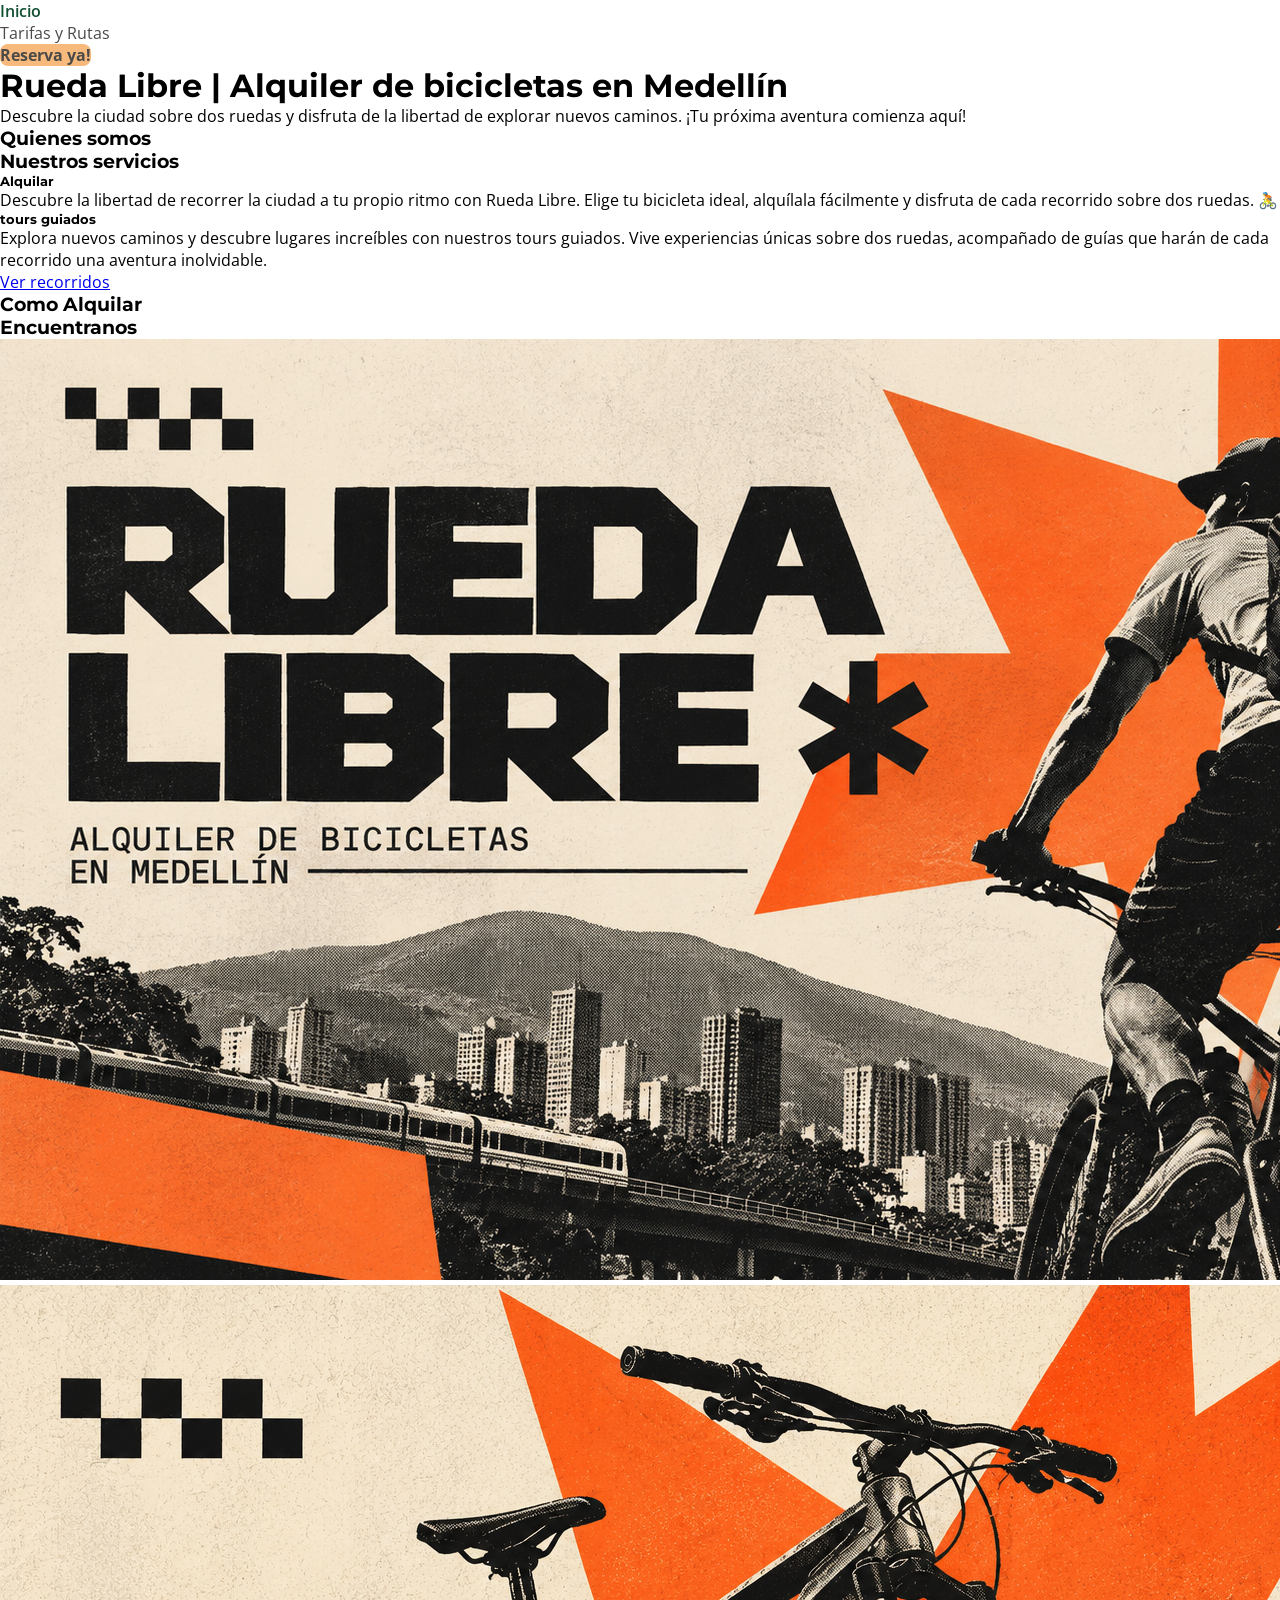
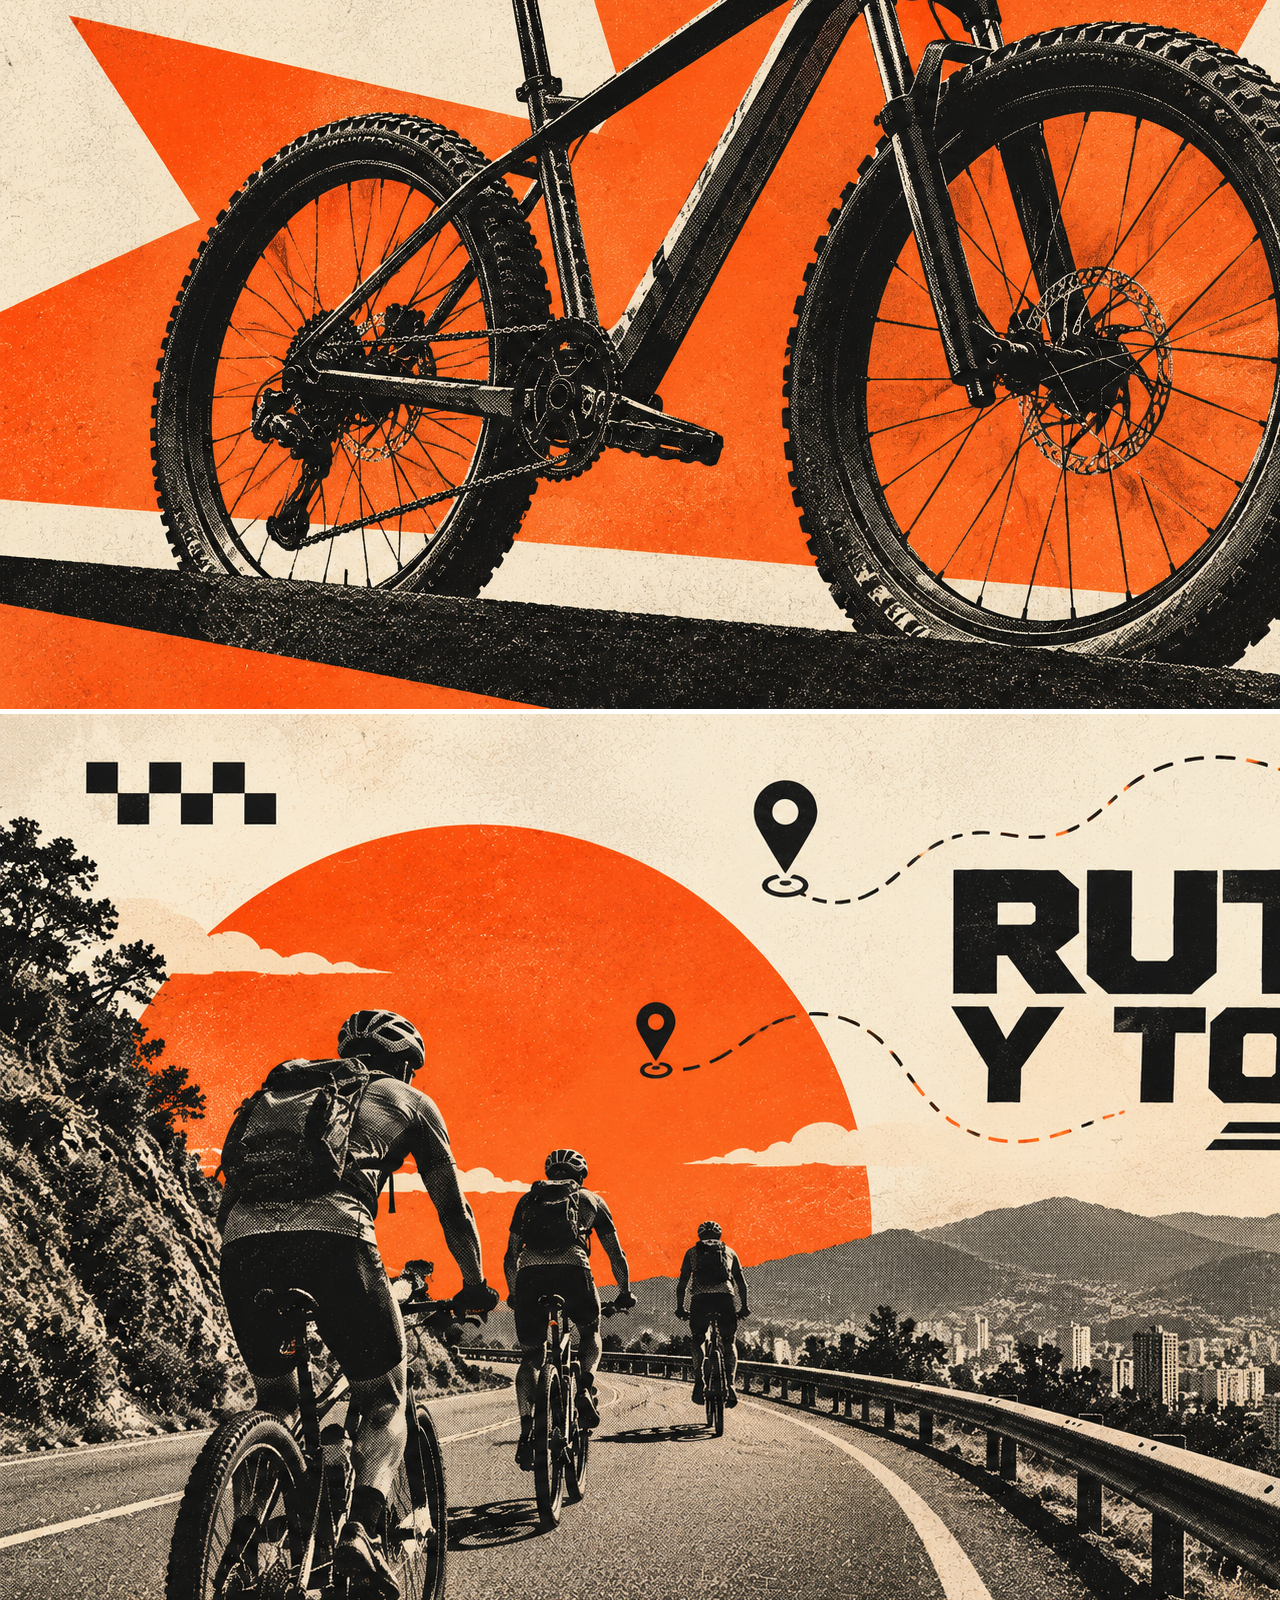
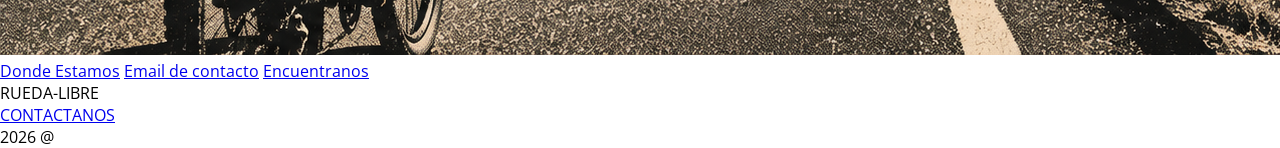
==== index.html @ 54cb149f "Semana-01-Reto-10" ====
<!doctype html>
<html lang="es">

<head>
  <meta charset="UTF-8" />
  <meta name="viewport" content="width=device-width, initial-scale=1.0" />
  <title>Rueda Libre / Home</title>
  <link rel="preconnect" href="https://fonts.googleapis.com">
  <link rel="preconnect" href="https://fonts.gstatic.com" crossorigin>
  <link
    href="https://fonts.googleapis.com/css2?family=Montserrat:wght@400;500;600;700;800&family=Open+Sans:wght@400;500;600;700&display=swap"
    rel="stylesheet">
  <link rel="stylesheet" href="/css/styles.css">
</head>

<body>

  <header>

   <nav>
            <ul id="menu">
                <li>
                    <a class="activo" href="/index.html">Inicio</a>
                </li>

                <li>
                    <a   href="/paginas/tarifas.html">Tarifas y Rutas</a>
                </li>

                <li>
                    <a class="btn-reservar" href="/paginas/reservas.html">Reserva ya!</a>
                </li>
            </ul>
        </nav>

    <h1>Rueda Libre | Alquiler de bicicletas en Medellín</h1>

    <p>
      Descubre la ciudad sobre dos ruedas y disfruta de la libertad de
      explorar nuevos caminos. ¡Tu próxima aventura comienza aquí!
    </p>

  </header>

  <main>

    <section>
      <div>
        <h3>Quienes somos</h3>
      </div>
    </section>

    <section>

      <article>

        <h3>Nuestros servicios</h3>

        <h5>Alquilar</h5>

        <p>Descubre la libertad de recorrer la ciudad a tu propio ritmo con Rueda Libre. Elige tu bicicleta ideal,
          <span>alquílala fácilmente </span>y disfruta de cada recorrido sobre dos ruedas. 🚴
        </p>

        <h5>tours guiados </h5>

        <p>Explora nuevos caminos y descubre lugares increíbles con nuestros tours guiados. Vive experiencias únicas
          sobre dos ruedas, <span>acompañado de guías</span> que harán de cada recorrido una aventura inolvidable.</p>

        <a href="/paginas/tarifas.html#Recorridos">Ver recorridos</a>

      </article>

    </section>

    <section>

      <article>
        <h3>Como Alquilar</h3>
      </article>

    </section>

    <section>

      <article>

        <h3 id="Encuentranos">Encuentranos</h3>

      </article>

    </section>

    <img src="/img/hero.png" alt="portada">
    <img src="/img/cicla.png" alt="bicicleta de la flota">
    <img src="/img/rutas.png" alt="Rutas y tours">

    <a href="https://www.google.com/maps/@6.2246028,-75.5782234,17z?entry=ttu&g_ep=EgoyMDI2MTExMC4wIKXMDSoASAFQAw%3D%3D"
      target="_blank">Donde Estamos</a>
    <a href="mailto:hola@ruedalibre.example">Email de contacto</a>
    <a href="#Encuentranos">Encuentranos</a>



  </main>

  <footer>

    <p>RUEDA-LIBRE</p>
    <a href="mailto:hola@ruedalibre.example">CONTACTANOS</a>
    <P>2026 @ </P>

  </footer>

</body>

</html>
---- css/styles.css ----
:root {
    /* Colores */
    --color-crema: #FFFFFF;
    --color-azul-noche: #172A3A;
    --color-gris-asfalto: #4A4A48;
    --color-naranja-pedal: #F7B97C;
    --color-verde-ruta: #114F31;

    /* Tipografías */
    --fuente-titulos: 'Montserrat', sans-serif;
    --fuente-textos: 'Open Sans', sans-serif;

    /* Espaciado */
    --espacio-md: 1rem;     
    --espacio-lg: 1.5rem;   
    --espacio-xl: 2rem;    
    --espacio-2xl: 3rem;    
}

* {
    margin: 0;
    padding: 0;
    box-sizing: border-box;
}

body {
    font-family: var(--fuente-textos);
    
}

h1, h2, h3, h4, h5, h6 {
    font-family: var(--fuente-titulos);
    font-weight: 700;
}

p, a, button, input, select, textarea {
    font-family: var(--fuente-textos);
}

#menu a {
    color: var(--color-gris-asfalto);
    text-decoration: none;
    
}

#menu a.activo {
    color: var(--color-verde-ruta);
    font-weight: 600;
    
}

.btn-reservar {
    display: inline-block;
    padding: var(--espacio-sm) var(--espacio-lg);
    background-color: var(--color-naranja-pedal);
    font-family: var(--fuente-textos);
    font-weight: 700;
    border-radius: 8px;


.btn-reservar:hover {
    background-color: var(--color-azul-noche);
    color: var(--color-crema);
}
}

input:focus,
select:focus,
textarea:focus {

    outline: 1px solid var(--color-verde-ruta);
    border-color: var(--color-verde-ruta);
    box-shadow: 0 0 0 2px var(--color-crema);
}
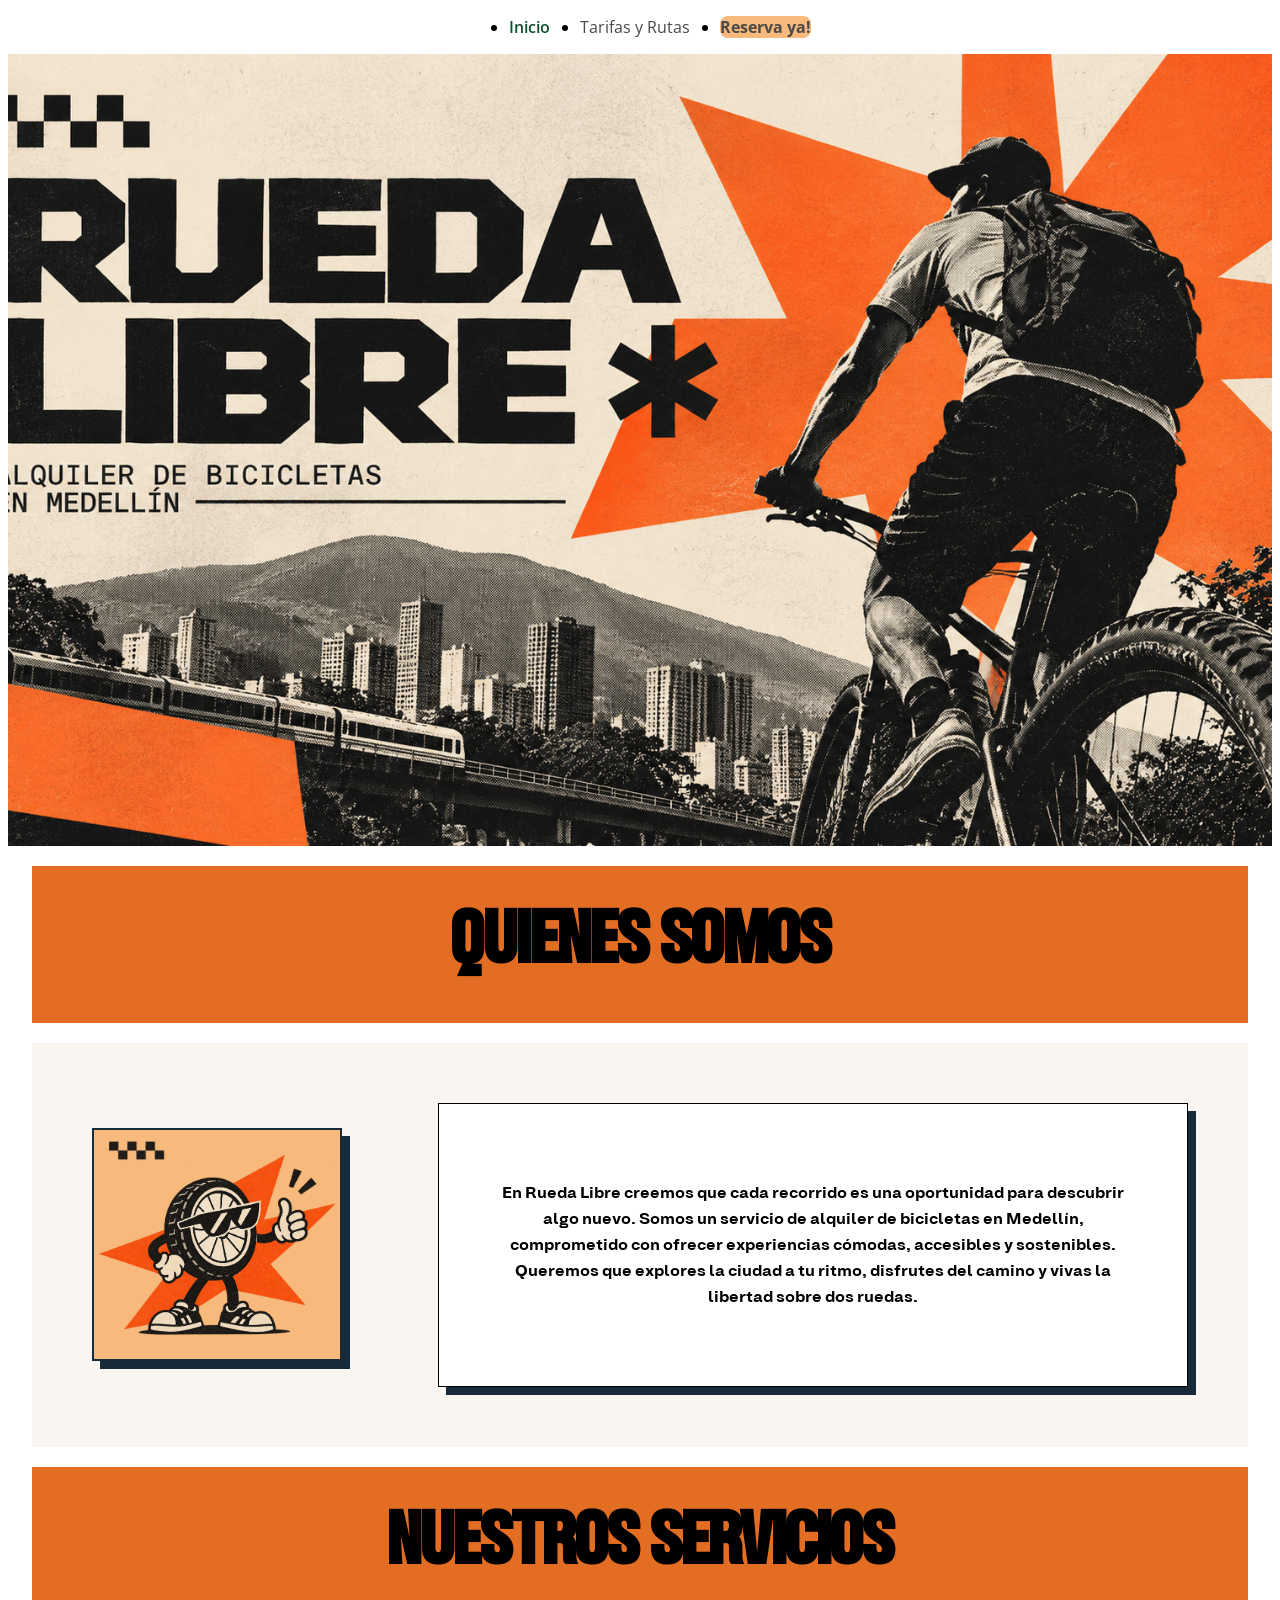
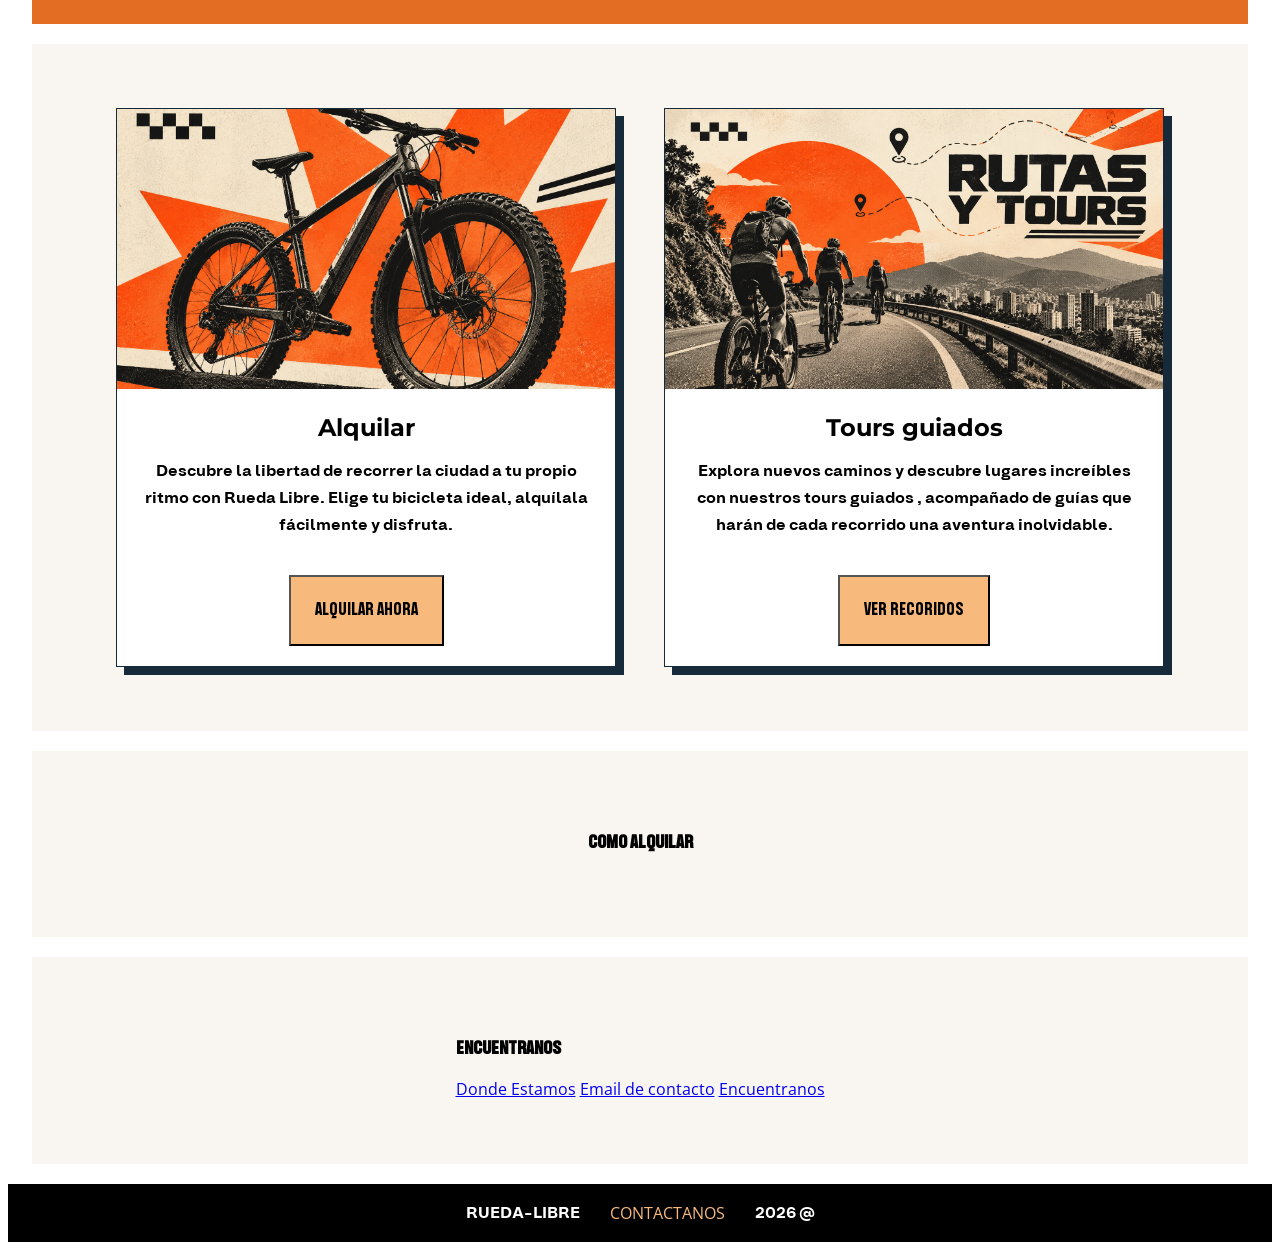
==== commit f9f9c22c: "Semana-01-Reto 11" ====
--- a/index.html
+++ b/index.html
@@ -1,117 +1,138 @@
 <!doctype html>
 <html lang="es">
+  <head>
+    <meta charset="UTF-8" />
+    <meta name="viewport" content="width=device-width, initial-scale=1.0" />
+    <title>Rueda Libre / Home</title>
+    <link rel="preconnect" href="https://fonts.googleapis.com" />
+    <link rel="preconnect" href="https://fonts.gstatic.com" crossorigin />
+    <link
+      href="https://fonts.googleapis.com/css2?family=Montserrat:wght@400;500;600;700;800&family=Open+Sans:wght@400;500;600;700&display=swap"
+      rel="stylesheet"
+    />
+    <link rel="stylesheet" href="/css/styles.css" />
+  </head>
 
-<head>
-  <meta charset="UTF-8" />
-  <meta name="viewport" content="width=device-width, initial-scale=1.0" />
-  <title>Rueda Libre / Home</title>
-  <link rel="preconnect" href="https://fonts.googleapis.com">
-  <link rel="preconnect" href="https://fonts.gstatic.com" crossorigin>
-  <link
-    href="https://fonts.googleapis.com/css2?family=Montserrat:wght@400;500;600;700;800&family=Open+Sans:wght@400;500;600;700&display=swap"
-    rel="stylesheet">
-  <link rel="stylesheet" href="/css/styles.css">
-</head>
+  <body>
 
-<body>
+     <nav class="nav-bar">
+          <ul id="menu">
+            <li>
+              <a class="activo" href="/index.html">Inicio</a>
+            </li>
 
-  <header>
+            <li>
+              <a href="/paginas/tarifas.html">Tarifas y Rutas</a>
+            </li>
 
-   <nav>
-            <ul id="menu">
-                <li>
-                    <a class="activo" href="/index.html">Inicio</a>
-                </li>
-
-                <li>
-                    <a   href="/paginas/tarifas.html">Tarifas y Rutas</a>
-                </li>
-
-                <li>
-                    <a class="btn-reservar" href="/paginas/reservas.html">Reserva ya!</a>
-                </li>
-            </ul>
+            <li>
+              <a class="btn-reservar" href="/paginas/reservas.html"
+                >Reserva ya!</a
+              >
+            </li>
+          </ul>
         </nav>
 
-    <h1>Rueda Libre | Alquiler de bicicletas en Medellín</h1>
+    <header class="hero">
+    </header>
 
-    <p>
-      Descubre la ciudad sobre dos ruedas y disfruta de la libertad de
-      explorar nuevos caminos. ¡Tu próxima aventura comienza aquí!
-    </p>
+    <main>
 
-  </header>
+       <div class="cards-display-titles">
+           <h3>Quienes somos</h3>
 
-  <main>
+        </div>
 
-    <section>
-      <div>
-        <h3>Quienes somos</h3>
-      </div>
-    </section>
+      <section class="cards-display-quienes">
+        <div class="card-mascota">
+          <img src="/img/mascota.png" alt="mascota ruedalibre">
+        </div>
 
-    <section>
+        <div class="card-quienes">
+          
+          <p>
+            En Rueda Libre creemos que cada recorrido es una oportunidad para
+            descubrir algo nuevo. Somos un servicio de alquiler de bicicletas en
+            Medellín, comprometido con ofrecer experiencias cómodas, accesibles
+            y sostenibles. Queremos que explores la ciudad a tu ritmo, disfrutes
+            del camino y vivas la libertad sobre dos ruedas.
+          </p>
+        </div>
 
-      <article>
+        
+      </section>
 
+      <div class="cards-display-titles">
         <h3>Nuestros servicios</h3>
 
-        <h5>Alquilar</h5>
+      </div>
 
-        <p>Descubre la libertad de recorrer la ciudad a tu propio ritmo con Rueda Libre. Elige tu bicicleta ideal,
-          <span>alquílala fácilmente </span>y disfruta de cada recorrido sobre dos ruedas. 🚴
-        </p>
+      <section class="cards-display">
+    
+        <div class="cards-container">
+          <article class="card">
+            <img
+              src="/img/cicla.png"
+              alt="Bicicleta de la flota"
+              class="card-img"
+            />
 
-        <h5>tours guiados </h5>
+            <h5>Alquilar</h5>
 
-        <p>Explora nuevos caminos y descubre lugares increíbles con nuestros tours guiados. Vive experiencias únicas
-          sobre dos ruedas, <span>acompañado de guías</span> que harán de cada recorrido una aventura inolvidable.</p>
+            <p>
+              Descubre la libertad de recorrer la ciudad a tu propio ritmo con
+              Rueda Libre. Elige tu bicicleta ideal,
+              <span>alquílala fácilmente</span> y disfruta.
+            
+            </p>
 
-        <a href="/paginas/tarifas.html#Recorridos">Ver recorridos</a>
+            <button class="btn-cards">Alquilar ahora</button>
+          </article>
 
-      </article>
+          <article class="card">
+            <img src="/img/rutas.png" alt="Rutas y tours" class="card-img" />
 
-    </section>
+            <h5>Tours guiados</h5>
 
-    <section>
+            <p>
+              Explora nuevos caminos y descubre lugares increíbles con nuestros
+              tours guiados , <span>acompañado de guías</span> que harán de cada recorrido una
+              aventura inolvidable.
+            </p>
 
-      <article>
-        <h3>Como Alquilar</h3>
-      </article>
+            <button class="btn-cards">Ver Recoridos</button>
+          </article>
+        </div>
+      </section>
 
-    </section>
+      <section class="cards-display">
+        <article>
+          <h3>Como Alquilar</h3>
+        </article>
+      </section>
 
-    <section>
+      <section class="cards-display">
+        <article>
+          <h3 id="Encuentranos">Encuentranos</h3>
+          <a
+        href="https://www.google.com/maps/@6.2246028,-75.5782234,17z?entry=ttu&g_ep=EgoyMDI2MTExMC4wIKXMDSoASAFQAw%3D%3D"
+        target="_blank"
+        >Donde Estamos</a
+      >
+      <a href="mailto:hola@ruedalibre.example">Email de contacto</a>
+      <a href="#Encuentranos">Encuentranos</a>
 
-      <article>
+        </article>
+      </section>
 
-        <h3 id="Encuentranos">Encuentranos</h3>
+      
+    </main>
 
-      </article>
+    <footer class="footer-display">
+      <p>RUEDA-LIBRE</p>
+      <a href="mailto:hola@ruedalibre.example">CONTACTANOS</a>
+      <p>2026 @</p>
+    </footer>
 
-    </section>
-
-    <img src="/img/hero.png" alt="portada">
-    <img src="/img/cicla.png" alt="bicicleta de la flota">
-    <img src="/img/rutas.png" alt="Rutas y tours">
-
-    <a href="https://www.google.com/maps/@6.2246028,-75.5782234,17z?entry=ttu&g_ep=EgoyMDI2MTExMC4wIKXMDSoASAFQAw%3D%3D"
-      target="_blank">Donde Estamos</a>
-    <a href="mailto:hola@ruedalibre.example">Email de contacto</a>
-    <a href="#Encuentranos">Encuentranos</a>
-
-
-
-  </main>
-
-  <footer>
-
-    <p>RUEDA-LIBRE</p>
-    <a href="mailto:hola@ruedalibre.example">CONTACTANOS</a>
-    <P>2026 @ </P>
-
-  </footer>
-
-</body>
-
-</html>+  </body>
+</html>
--- a/css/styles.css
+++ b/css/styles.css
@@ -1,74 +1,579 @@
 :root {
-    /* Colores */
-    --color-crema: #FFFFFF;
-    --color-azul-noche: #172A3A;
-    --color-gris-asfalto: #4A4A48;
-    --color-naranja-pedal: #F7B97C;
-    --color-verde-ruta: #114F31;
-
-    /* Tipografías */
-    --fuente-titulos: 'Montserrat', sans-serif;
-    --fuente-textos: 'Open Sans', sans-serif;
-
-    /* Espaciado */
-    --espacio-md: 1rem;     
-    --espacio-lg: 1.5rem;   
-    --espacio-xl: 2rem;    
-    --espacio-2xl: 3rem;    
-}
-
-* {
-    margin: 0;
-    padding: 0;
-    box-sizing: border-box;
+  /* Colores */
+  --color-crema: #ffffff;
+  --color-azul-noche: #172a3a;
+  --color-gris-asfalto: #4a4a48;
+  --color-naranja-pedal: #f7b97c;
+  --color-verde-ruta: #114f31;
+  --color-naranja-acento: #f9f4efe9;
+  --color-naranja-cicla: #e26d23;
+
+  /* Tipografías */
+  --fuente-titulos: "Montserrat", sans-serif;
+  --fuente-textos: "Open Sans", sans-serif;
+
+  /* Espaciado */
+  --espacio-md: 1rem;
+  --espacio-lg: 1.5rem;
+  --espacio-xl: 2rem;
+  --espacio-2xl: 3rem;
+}
+
+@font-face {
+    font-family: display;
+    src: url(/fonts/diplay.ttf); 
+}
+
+@font-face {
+    font-family: p;
+    src: url(/fonts/parrafos.ttf);
+}
+
+*,
+*::before,
+*::after {
+  box-sizing: border-box;
+}
+
+main {
+  width: 100%;
+  margin-left: auto;
+  margin-right: auto;
+  padding-left: 1.5rem;
+  padding-right: 1.5rem;
+}
+
+.hero {
+  background-image: url("/img/hero.png");
+  background-size: cover;
+  background-position: center;
+  background-repeat: no-repeat;
+
+  min-height: 88vh;
+  
+  display: flex;
+  flex-direction: column;
+  justify-content: center;
+  align-items: center;
+  text-align: center;
+}
+
+
+
+.hero-tarifas{
+    background-image: url("/img/hero-tarifas.png");
+  background-size: cover;
+  background-position: center;
+  background-repeat: no-repeat;
+
+  min-height: 88vh;
+  
+
+  display: flex;
+  flex-direction: column;
+  justify-content: center;
+  align-items: center;
+  text-align: center;
+
+}
+
+.hero-reservas{
+    background-image: url("/img/heroe.png");
+  background-size: cover;
+  background-position: center;
+  background-repeat: no-repeat;
+
+  min-height: 88vh;
+  
+
+  display: flex;
+  flex-direction: column;
+  justify-content: center;
+  align-items: center;
+  text-align: center;
+
 }
 
 body {
-    font-family: var(--fuente-textos);
-    
-}
-
-h1, h2, h3, h4, h5, h6 {
-    font-family: var(--fuente-titulos);
-    font-weight: 700;
-}
-
-p, a, button, input, select, textarea {
-    font-family: var(--fuente-textos);
+  font-family: var(--fuente-textos);
+}
+
+h1,
+h2,
+h4,
+h5,
+h6 {
+  font-family: var(--fuente-titulos);
+  font-weight: 700;
+}
+
+.cards-display-titles h3 {
+  font-size: clamp(3rem, 6vw, 6rem);
+  font-weight: 800;
+  text-align: center;
+  margin: 0;
+  line-height: 1;
+}
+
+
+a,
+input,
+select,
+textarea {
+  font-family: var(--fuente-textos);
+}
+
+p{
+    font-family: p;
+}
+
+#menu {
+  display: flex;
+  gap: 30px;
+  align-items: center;
+  justify-content: center;
 }
 
 #menu a {
-    color: var(--color-gris-asfalto);
-    text-decoration: none;
-    
+  color: var(--color-gris-asfalto);
+  text-decoration: none;
 }
 
 #menu a.activo {
-    color: var(--color-verde-ruta);
-    font-weight: 600;
-    
+  color: var(--color-verde-ruta);
+  font-weight: 600;
 }
 
 .btn-reservar {
-    display: inline-block;
-    padding: var(--espacio-sm) var(--espacio-lg);
-    background-color: var(--color-naranja-pedal);
-    font-family: var(--fuente-textos);
-    font-weight: 700;
-    border-radius: 8px;
-
-
-.btn-reservar:hover {
+  display: inline-block;
+  padding: var(--espacio-sm) var(--espacio-lg);
+  background-color: var(--color-naranja-pedal);
+  font-family: var(--fuente-textos);
+  font-weight: 700;
+  border-radius: 8px;
+
+  .btn-reservar:hover {
     background-color: var(--color-azul-noche);
     color: var(--color-crema);
-}
+  }
 }
 
 input:focus,
 select:focus,
 textarea:focus {
-
-    outline: 1px solid var(--color-verde-ruta);
-    border-color: var(--color-verde-ruta);
-    box-shadow: 0 0 0 2px var(--color-crema);
-}+  outline: 1px solid var(--color-verde-ruta);
+  border-color: var(--color-verde-ruta);
+  box-shadow: 0 0 0 2px var(--color-crema);
+}
+
+.cards-display {
+  display: flex;
+  flex-direction: column;
+  align-items: center;
+  gap: 6rem;
+  padding: 4rem 1rem;
+  background-color: var(--color-naranja-acento);
+  margin-top: 20px;
+}
+
+.cards-display-quienes {
+  display: flex;
+  align-items: center;
+  gap: 6rem;
+  padding: 60px;
+  background-color: var(--color-naranja-acento);
+  margin-top: 20px;
+}
+
+.cards-display-titles {
+  display: flex;
+  flex-direction: column;
+  align-items: center;
+  gap: 6rem;
+  background-color: var(--color-naranja-cicla);
+  margin-top: 20px;
+  padding: 40px;
+}
+
+h3{
+    font-family: display;
+    font-size: larger;
+}
+
+.cards-container {
+  display: flex;
+  flex-direction: row;
+  justify-content: center;
+  align-items: stretch;
+  gap: 3rem;
+  width: 100%;
+}
+
+.card {
+  flex: 1;
+  max-width: 500px;
+  min-height: 550px;
+
+  background-color: var(--color-crema);
+  border: 1px solid var(--color-azul-noche);
+  border-radius: 0;
+
+  box-shadow: 8px 8px 0 var(--color-azul-noche);
+
+  overflow: hidden;
+  text-align: center;
+  
+}
+
+.quienes-container {
+  margin-top: var(--espacio-md);
+  display: flex;
+}
+
+.card-quienes {
+  height: 60%;
+  background-color: var(--color-crema);
+  border: 1px solid;
+
+  box-shadow: 8px 8px 0 var(--color-azul-noche);
+
+  overflow: hidden;
+  text-align: center;
+}
+
+.card-quienes p {
+  padding: 60px;
+}
+
+.card-img {
+  width: 100%;
+  height: 280px;
+  object-fit: cover;
+  display: block;
+}
+
+.card h5 {
+  font-size: 1.5rem;
+  margin: 1.5rem 1rem 1rem;
+}
+
+.card p {
+  padding: 0 1.5rem;
+  line-height: 1.7;
+}
+
+.footer-display{
+    display: flex;
+    justify-content: center;
+    align-items: center;
+    gap: 30px;
+    background-color: black;
+    color: var(--color-crema);
+    margin-top: 20px;
+}
+
+.footer-display a{
+    text-decoration: none;
+    color: var(--color-naranja-pedal);
+}
+
+.card-mascota {
+  flex: 1;
+  min-width: 250px;
+  max-width: 320px;
+ height: auto;
+
+  display: flex;
+  justify-content: center;
+  align-items: flex-end;
+
+  background-color: var(--color-naranja-pedal);
+  border: 2px solid var(--color-azul-noche);
+  box-shadow: 8px 8px 0 var(--color-azul-noche);
+
+  overflow: hidden;
+}
+
+.card-mascota img {
+  width: 100%;
+  height: 100%;
+  max-height: 400px;
+  object-fit: contain;
+  object-position: bottom;
+}
+.btn-cards{
+    background-color: var(--color-naranja-pedal);
+   
+   
+    
+    font-family: display;
+    font-size: large;
+    margin: 20px;
+    padding: 24px;
+    align-items: center;
+    justify-content: center;
+}
+
+
+.seccion-tablas {
+    padding: 3rem 1.5rem;
+    gap: 3rem;
+    overflow-x: auto;
+}
+
+
+.tabla-tarifas {
+    width: 100%;
+    max-width: 1000px;
+    border-collapse: collapse;
+    background-color: var(--color-crema);
+
+    border: 2px solid var(--color-azul-noche);
+    box-shadow: 10px 10px 0 var(--color-azul-noche);
+
+    font-family: var(--fuente-textos);
+    text-align: center;
+}
+
+
+
+.tabla-tarifas thead {
+    background-color: var(--color-naranja-cicla);
+    color: var(--color-crema);
+}
+
+.tabla-tarifas th {
+    padding: 1.5rem 1rem;
+    font-family: var(--fuente-titulos);
+    font-weight: 800;
+    text-transform: uppercase;
+    border: 2px solid var(--color-azul-noche);
+}
+
+
+.tabla-tarifas td {
+    padding: 1.4rem 1rem;
+    border: 2px solid var(--color-azul-noche);
+    font-weight: 600;
+    color: var(--color-azul-noche);
+}
+
+
+
+.tabla-tarifas tbody tr:hover {
+    background-color: var(--color-naranja-pedal);
+}
+
+.tabla-tarifas tbody td:first-child {
+    font-family: var(--fuente-titulos);
+    font-weight: 800;
+}
+
+
+.tabla-rutas th {
+    background-color: var(--color-naranja-cicla);
+}
+
+.tabla-rutas {
+    box-shadow: 10px 10px 0 var(--color-azul-noche);
+}
+
+
+.card-info {
+    display: flex;
+    align-items: center;
+    gap: 2rem;
+
+    width: 100%;
+    max-width: 1000px;
+    padding: 2rem;
+
+    background-color: var(--color-crema);
+    border: 2px solid var(--color-azul-noche);
+    box-shadow: 10px 10px 0 var(--color-azul-noche);
+}
+
+
+
+.info-icon {
+    min-width: 100px;
+    height: 100px;
+
+    display: flex;
+    align-items: center;
+    justify-content: center;
+
+    background-color: var(--color-crema);
+    border: 2px solid var(--color-azul-noche);
+    box-shadow: 5px 5px 0 var(--color-azul-noche);
+
+    font-size: 3rem;
+}
+
+
+.info-contenido h3 {
+    font-family: display;
+    font-size: clamp(1.5rem, 3vw, 2.5rem);
+    margin: 0;
+}
+
+.btn-info {
+    display: inline-block;
+    padding: 20px;
+    margin-left: 300px;
+    font-family: display;
+    background-color: var(--color-naranja-pedal);
+    color: black;
+    border: 2px solid var(--color-azul-noche);
+    text-decoration: none;
+}
+
+.horarios-section {
+    display: flex;
+    justify-content: center;
+    padding: 4rem 1.5rem;
+}
+
+.card-horarios {
+    width: 100%;
+    max-width: 900px;
+    padding: 2rem;
+
+    background-color: var(--color-naranja-pedal);
+    border: 2px solid var(--color-azul-noche);
+    box-shadow: 10px 10px 0 var(--color-azul-noche);
+}
+
+.card-horarios dl {
+    display: grid;
+    grid-template-columns: 1fr 1fr;
+    gap: 1.5rem;
+    margin: 0;
+}
+
+.card-horarios dt {
+    font-family: display;
+    font-size: 1.5rem;
+    color: var(--color-azul-noche);
+}
+
+.card-horarios dd {
+    margin: 0.5rem 0 0;
+    font-weight: 600;
+}
+
+.formulario-section {
+    padding: 4rem 1.5rem;
+    background-color: var(--color-naranja-acento);
+    display: flex;
+    flex-direction: column;
+    align-items: center;
+    gap: 3rem;
+    margin-top: 20px;
+}
+
+.titulo-formulario {
+    font-family: display;
+    font-size: clamp(2.5rem, 6vw, 5rem);
+    text-align: center;
+    color: var(--color-azul-noche);
+}
+
+.formulario-reserva {
+    width: 100%;
+    max-width: 850px;
+
+    padding: 2rem;
+
+    background-color: var(--color-crema);
+    border: 2px solid var(--color-azul-noche);
+    box-shadow: 12px 12px 0 var(--color-azul-noche);
+
+    display: flex;
+    flex-direction: column;
+    gap: 2rem;
+}
+
+.formulario-reserva fieldset {
+    border: 2px solid var(--color-azul-noche);
+    padding: 1.5rem;
+
+    display: flex;
+    flex-direction: column;
+    gap: 1rem;
+}
+
+.formulario-reserva legend {
+    padding: 0.5rem 1rem;
+
+    background-color: var(--color-naranja-pedal);
+    border: 2px solid var(--color-azul-noche);
+
+    font-family: display;
+    font-size: 1.5rem;
+}
+
+.formulario-reserva label {
+    font-weight: 700;
+    color: var(--color-azul-noche);
+}
+
+.formulario-reserva input:not([type="radio"]):not([type="checkbox"]),
+.formulario-reserva select,
+.formulario-reserva textarea {
+    width: 100%;
+    padding: 1rem;
+
+    background-color: #F8F6F0;
+    border: 2px solid var(--color-azul-noche);
+    border-radius: 0;
+
+    font-family: var(--fuente-textos);
+    font-size: 1rem;
+}
+
+.formulario-reserva input:focus,
+.formulario-reserva select:focus,
+.formulario-reserva textarea:focus {
+    outline: 3px solid var(--color-naranja-pedal);
+    border-color: var(--color-azul-noche);
+    box-shadow: none;
+}
+
+.formulario-reserva input[type="radio"],
+.formulario-reserva input[type="checkbox"] {
+    accent-color: var(--color-verde-ruta);
+    width: 18px;
+    height: 18px;
+    cursor: pointer;
+}
+
+.formulario-reserva button {
+    padding: 1.2rem;
+    background-color: var(--color-naranja-cicla);
+
+    border: 2px solid var(--color-azul-noche);
+    box-shadow: 7px 7px 0 var(--color-azul-noche);
+
+    font-family: display;
+    font-size: 1.5rem;
+    font-weight: bold;
+
+    cursor: pointer;
+    transition: 0.2s ease;
+}
+
+.formulario-reserva button:hover {
+    transform: translate(4px, 4px);
+    box-shadow: 3px 3px 0 var(--color-azul-noche);
+    background-color: var(--color-naranja-pedal);
+}
+
+.hero-reservas h1{
+    font-family: display;
+    
+    ;
+}
+
+
+
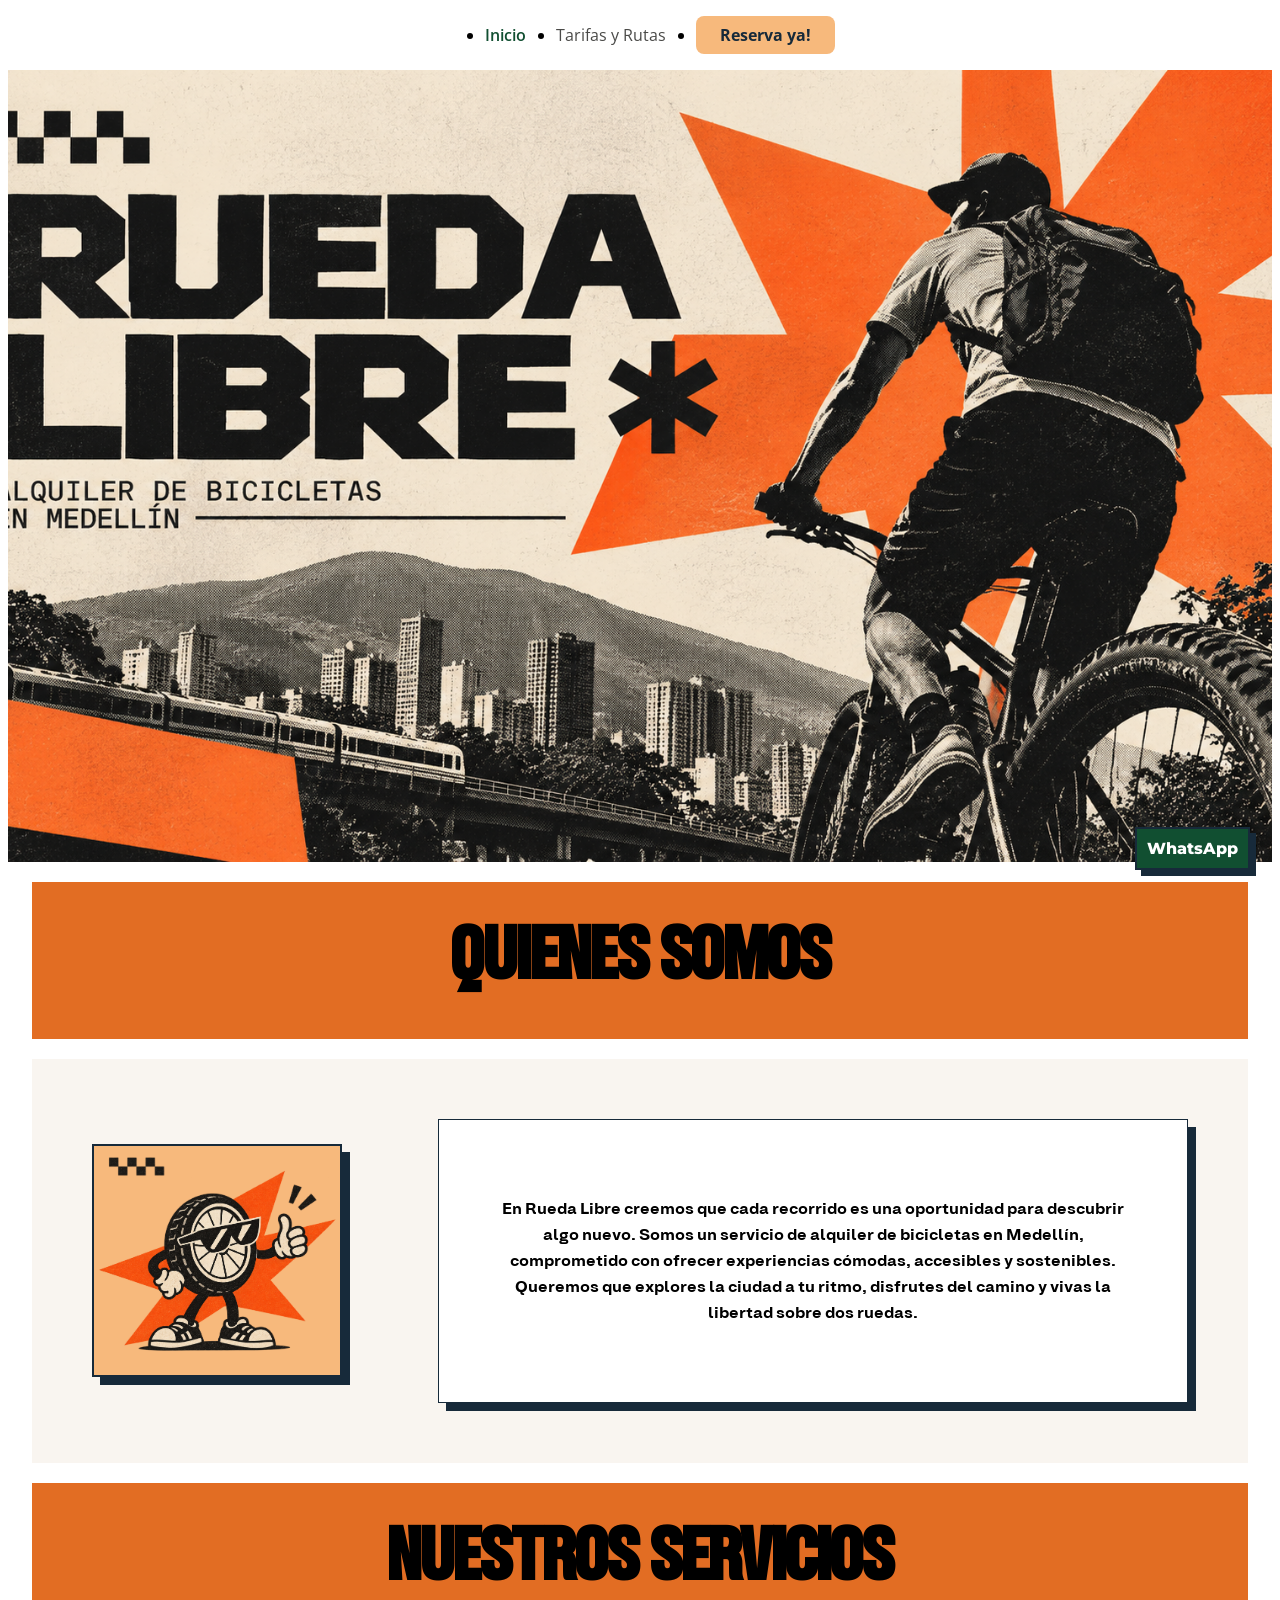
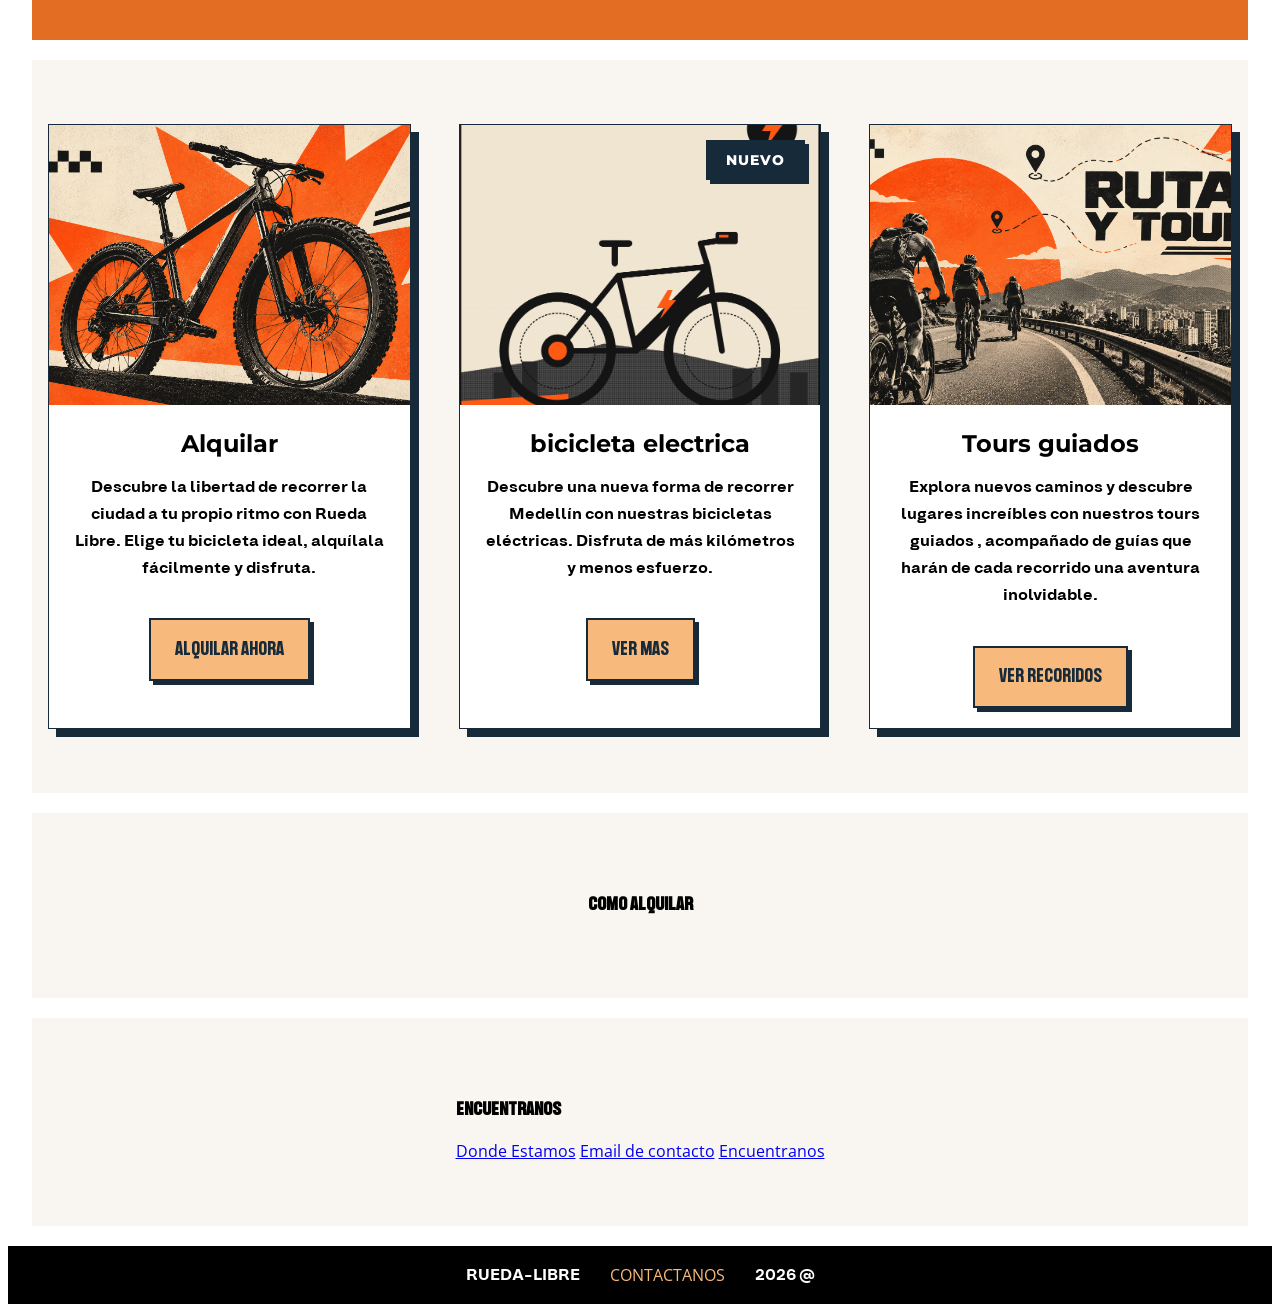
==== commit 8e1748b4: "Rueda-libre V1.0 - lanzamiento" ====
--- a/index.html
+++ b/index.html
@@ -13,43 +13,40 @@
     <link rel="stylesheet" href="/css/styles.css" />
   </head>
 
+  <a href="https://wa.me/573000000000" class="whatsapp-float" target="_blank">
+    <span>WhatsApp</span>
+  </a>
+
   <body>
+    <nav class="nav-bar">
+      <ul id="menu">
+        <li>
+          <a class="activo" href="/index.html">Inicio</a>
+        </li>
 
-     <nav class="nav-bar">
-          <ul id="menu">
-            <li>
-              <a class="activo" href="/index.html">Inicio</a>
-            </li>
+        <li>
+          <a href="/paginas/tarifas.html">Tarifas y Rutas</a>
+        </li>
 
-            <li>
-              <a href="/paginas/tarifas.html">Tarifas y Rutas</a>
-            </li>
+        <li>
+          <a class="btn-reservar" href="/paginas/reservas.html">Reserva ya!</a>
+        </li>
+      </ul>
+    </nav>
 
-            <li>
-              <a class="btn-reservar" href="/paginas/reservas.html"
-                >Reserva ya!</a
-              >
-            </li>
-          </ul>
-        </nav>
-
-    <header class="hero">
-    </header>
+    <header class="hero"></header>
 
     <main>
-
-       <div class="cards-display-titles">
-           <h3>Quienes somos</h3>
-
-        </div>
+      <div class="cards-display-titles">
+        <h3>Quienes somos</h3>
+      </div>
 
       <section class="cards-display-quienes">
         <div class="card-mascota">
-          <img src="/img/mascota.png" alt="mascota ruedalibre">
+          <img src="/img/mascota.png" alt="mascota ruedalibre" />
         </div>
 
         <div class="card-quienes">
-          
           <p>
             En Rueda Libre creemos que cada recorrido es una oportunidad para
             descubrir algo nuevo. Somos un servicio de alquiler de bicicletas en
@@ -58,17 +55,13 @@
             del camino y vivas la libertad sobre dos ruedas.
           </p>
         </div>
-
-        
       </section>
 
       <div class="cards-display-titles">
         <h3>Nuestros servicios</h3>
-
       </div>
 
       <section class="cards-display">
-    
         <div class="cards-container">
           <article class="card">
             <img
@@ -83,10 +76,31 @@
               Descubre la libertad de recorrer la ciudad a tu propio ritmo con
               Rueda Libre. Elige tu bicicleta ideal,
               <span>alquílala fácilmente</span> y disfruta.
-            
             </p>
 
             <button class="btn-cards">Alquilar ahora</button>
+          </article>
+
+          <article class="card card-electrica">
+
+            <span class="etiqueta-nuevo">NUEVO</span>
+            <img
+              class="card-img"
+              src="/img/cicla-electrica.png"
+              alt="bicicletas electricas nuevas"
+            />
+
+            <h5>bicicleta electrica</h5>
+
+            <p>
+              Descubre una nueva forma de recorrer Medellín con nuestras
+              bicicletas eléctricas. Disfruta de más kilómetros y menos esfuerzo.
+              
+            </p>
+
+            
+            <button class="btn-cards">Ver  Mas</button>
+
           </article>
 
           <article class="card">
@@ -96,8 +110,8 @@
 
             <p>
               Explora nuevos caminos y descubre lugares increíbles con nuestros
-              tours guiados , <span>acompañado de guías</span> que harán de cada recorrido una
-              aventura inolvidable.
+              tours guiados , <span>acompañado de guías</span> que harán de cada
+              recorrido una aventura inolvidable.
             </p>
 
             <button class="btn-cards">Ver Recoridos</button>
@@ -115,17 +129,14 @@
         <article>
           <h3 id="Encuentranos">Encuentranos</h3>
           <a
-        href="https://www.google.com/maps/@6.2246028,-75.5782234,17z?entry=ttu&g_ep=EgoyMDI2MTExMC4wIKXMDSoASAFQAw%3D%3D"
-        target="_blank"
-        >Donde Estamos</a
-      >
-      <a href="mailto:hola@ruedalibre.example">Email de contacto</a>
-      <a href="#Encuentranos">Encuentranos</a>
-
+            href="https://www.google.com/maps/@6.2246028,-75.5782234,17z?entry=ttu&g_ep=EgoyMDI2MTExMC4wIKXMDSoASAFQAw%3D%3D"
+            target="_blank"
+            >Donde Estamos</a
+          >
+          <a href="mailto:hola@ruedalibre.example">Email de contacto</a>
+          <a href="#Encuentranos">Encuentranos</a>
         </article>
       </section>
-
-      
     </main>
 
     <footer class="footer-display">
@@ -133,6 +144,5 @@
       <a href="mailto:hola@ruedalibre.example">CONTACTANOS</a>
       <p>2026 @</p>
     </footer>
-
   </body>
 </html>
--- a/css/styles.css
+++ b/css/styles.css
@@ -1,3 +1,24 @@
+/* ==========================================================================
+   RUEDA LIBRE · styles.css
+   --------------------------------------------------------------------------
+   1. Variables
+   2. Fuentes
+   3. Reset y base tipográfica
+   4. Estructura de página
+   5. Encabezado: menú y hero
+   6. Títulos de sección
+   7. Botones
+   8. Superficies con borde y sombra
+   9. Inicio: cards, quiénes somos y etiqueta "nuevo"
+   10. Tarifas y rutas: tablas y bloques informativos
+   11. Reservas: horarios y formulario
+   12. Componentes globales: WhatsApp flotante y pie de página
+   ========================================================================== */
+
+
+/* ==========================================================================
+   1. VARIABLES
+   ========================================================================== */
 :root {
   /* Colores */
   --color-crema: #ffffff;
@@ -13,85 +34,35 @@
   --fuente-textos: "Open Sans", sans-serif;
 
   /* Espaciado */
+  --espacio-sm: 0.5rem;
   --espacio-md: 1rem;
   --espacio-lg: 1.5rem;
   --espacio-xl: 2rem;
   --espacio-2xl: 3rem;
 }
 
+
+/* ==========================================================================
+   2. FUENTES
+   ========================================================================== */
 @font-face {
-    font-family: display;
-    src: url(/fonts/diplay.ttf); 
+  font-family: display;
+  src: url(/fonts/diplay.ttf);
 }
 
 @font-face {
-    font-family: p;
-    src: url(/fonts/parrafos.ttf);
-}
-
+  font-family: p;
+  src: url(/fonts/parrafos.ttf);
+}
+
+
+/* ==========================================================================
+   3. RESET Y BASE TIPOGRÁFICA
+   ========================================================================== */
 *,
 *::before,
 *::after {
   box-sizing: border-box;
-}
-
-main {
-  width: 100%;
-  margin-left: auto;
-  margin-right: auto;
-  padding-left: 1.5rem;
-  padding-right: 1.5rem;
-}
-
-.hero {
-  background-image: url("/img/hero.png");
-  background-size: cover;
-  background-position: center;
-  background-repeat: no-repeat;
-
-  min-height: 88vh;
-  
-  display: flex;
-  flex-direction: column;
-  justify-content: center;
-  align-items: center;
-  text-align: center;
-}
-
-
-
-.hero-tarifas{
-    background-image: url("/img/hero-tarifas.png");
-  background-size: cover;
-  background-position: center;
-  background-repeat: no-repeat;
-
-  min-height: 88vh;
-  
-
-  display: flex;
-  flex-direction: column;
-  justify-content: center;
-  align-items: center;
-  text-align: center;
-
-}
-
-.hero-reservas{
-    background-image: url("/img/heroe.png");
-  background-size: cover;
-  background-position: center;
-  background-repeat: no-repeat;
-
-  min-height: 88vh;
-  
-
-  display: flex;
-  flex-direction: column;
-  justify-content: center;
-  align-items: center;
-  text-align: center;
-
 }
 
 body {
@@ -107,99 +78,215 @@
   font-weight: 700;
 }
 
+h3 {
+  font-family: display;
+  font-size: larger;
+}
+
+p {
+  font-family: p;
+}
+
+
+input,
+select,
+textarea {
+  font-family: var(--fuente-textos);
+}
+
+
+/* ==========================================================================
+   4. ESTRUCTURA DE PÁGINA
+   ========================================================================== */
+main {
+  width: 100%;
+  margin-inline: auto;
+  padding-inline: 1.5rem;
+}
+
+
+.cards-display,
+.cards-display-quienes,
+.cards-display-titles,
+.formulario-section {
+  display: flex;
+  margin-top: 20px;
+}
+
+.cards-display,
+.cards-display-titles,
+.formulario-section {
+  flex-direction: column;
+  align-items: center;
+}
+
+.cards-display {
+  gap: 6rem;
+  padding: 4rem 1rem;
+  background-color: var(--color-naranja-acento);
+}
+
+.cards-display-quienes {
+  align-items: center;
+  gap: 6rem;
+  padding: 60px;
+  background-color: var(--color-naranja-acento);
+}
+
+
+/* ==========================================================================
+   5. ENCABEZADO: MENÚ Y HERO
+   ========================================================================== */
+
+
+#menu {
+  display: flex;
+  gap: 30px;
+  align-items: center;
+  justify-content: center;
+}
+
+#menu a {
+  color: var(--color-gris-asfalto);
+  text-decoration: none;
+}
+
+#menu a.activo {
+  color: var(--color-verde-ruta);
+  font-weight: 600;
+}
+
+
+#menu a.btn-reservar {
+  display: inline-block;
+  padding: var(--espacio-sm) var(--espacio-lg);
+  background-color: var(--color-naranja-pedal);
+  color: var(--color-azul-noche);
+  font-weight: 700;
+  border-radius: 8px;
+}
+
+#menu a.btn-reservar:hover,
+#menu a.btn-reservar.activo {
+  background-color: var(--color-azul-noche);
+  color: var(--color-crema);
+}
+
+
+.hero-tarifas,
+.hero-reservas,
+.hero {
+  background-size: cover;
+  background-position: center;
+  background-repeat: no-repeat;
+
+  min-height: 88vh;
+
+  display: flex;
+  flex-direction: column;
+  justify-content: center;
+  align-items: center;
+  text-align: center;
+}
+
+.hero {
+  background-image: url("/img/hero.png");
+  padding: 0;
+}
+
+.hero-tarifas {
+  background-image: url("/img/hero-tarifas.png");
+}
+
+.hero-reservas {
+  background-image: url("/img/heroe.png");
+}
+
+.hero-reservas h1 {
+  font-family: display;
+}
+
+
+/* ==========================================================================
+   6. TÍTULOS DE SECCIÓN
+   ========================================================================== */
+.cards-display-titles {
+  background-color: var(--color-naranja-cicla);
+  padding: 40px;
+}
+
 .cards-display-titles h3 {
   font-size: clamp(3rem, 6vw, 6rem);
   font-weight: 800;
   text-align: center;
+  text-transform: uppercase;
   margin: 0;
   line-height: 1;
 }
 
 
-a,
-input,
-select,
-textarea {
-  font-family: var(--fuente-textos);
-}
-
-p{
-    font-family: p;
-}
-
-#menu {
-  display: flex;
-  gap: 30px;
-  align-items: center;
-  justify-content: center;
-}
-
-#menu a {
-  color: var(--color-gris-asfalto);
+/* ==========================================================================
+   7. BOTONES
+   ========================================================================== */
+.btn-cards,
+.btn-info,
+.formulario-reserva button {
+  display: inline-block;
+  padding: 1.2rem 1.5rem;
+
+  background-color: var(--color-naranja-pedal);
+  color: var(--color-azul-noche);
+  border: 2px solid var(--color-azul-noche);
+  box-shadow: 4px 4px 0 var(--color-azul-noche);
+
+  font-family: display;
+  font-size: 1.25rem;
+  text-align: center;
   text-decoration: none;
-}
-
-#menu a.activo {
-  color: var(--color-verde-ruta);
-  font-weight: 600;
-}
-
-.btn-reservar {
-  display: inline-block;
-  padding: var(--espacio-sm) var(--espacio-lg);
-  background-color: var(--color-naranja-pedal);
-  font-family: var(--fuente-textos);
-  font-weight: 700;
-  border-radius: 8px;
-
-  .btn-reservar:hover {
-    background-color: var(--color-azul-noche);
-    color: var(--color-crema);
-  }
-}
-
-input:focus,
-select:focus,
-textarea:focus {
-  outline: 1px solid var(--color-verde-ruta);
-  border-color: var(--color-verde-ruta);
-  box-shadow: 0 0 0 2px var(--color-crema);
-}
-
-.cards-display {
-  display: flex;
-  flex-direction: column;
-  align-items: center;
-  gap: 6rem;
-  padding: 4rem 1rem;
-  background-color: var(--color-naranja-acento);
-  margin-top: 20px;
-}
-
-.cards-display-quienes {
-  display: flex;
-  align-items: center;
-  gap: 6rem;
-  padding: 60px;
-  background-color: var(--color-naranja-acento);
-  margin-top: 20px;
-}
-
-.cards-display-titles {
-  display: flex;
-  flex-direction: column;
-  align-items: center;
-  gap: 6rem;
-  background-color: var(--color-naranja-cicla);
-  margin-top: 20px;
-  padding: 40px;
-}
-
-h3{
-    font-family: display;
-    font-size: larger;
-}
-
+
+  cursor: pointer;
+  transition: 0.2s ease;
+}
+
+.btn-cards:hover,
+.btn-info:hover,
+.formulario-reserva button:hover {
+  background-color: var(--color-azul-noche);
+  color: var(--color-crema);
+  transform: translate(2px, 2px);
+  box-shadow: 2px 2px 0 var(--color-azul-noche);
+}
+
+.btn-cards {
+  margin: 20px;
+}
+
+.btn-info {
+  margin-left: 300px;
+}
+
+
+/* ==========================================================================
+   8. SUPERFICIES CON BORDE Y SOMBRA
+   ========================================================================== */
+.card,
+.card-quienes,
+.card-mascota {
+  box-shadow: 8px 8px 0 var(--color-azul-noche);
+  overflow: hidden;
+}
+
+.tabla-tarifas,
+.card-info,
+.card-horarios {
+  border: 2px solid var(--color-azul-noche);
+  box-shadow: 10px 10px 0 var(--color-azul-noche);
+}
+
+
+/* ==========================================================================
+   9. INICIO: CARDS, QUIÉNES SOMOS Y ETIQUETA "NUEVO"
+   ========================================================================== */
 .cards-container {
   display: flex;
   flex-direction: row;
@@ -207,42 +294,19 @@
   align-items: stretch;
   gap: 3rem;
   width: 100%;
+}
+
+.card,
+.card-quienes {
+  background-color: var(--color-crema);
+  border: 1px solid var(--color-azul-noche);
+  text-align: center;
 }
 
 .card {
   flex: 1;
   max-width: 500px;
   min-height: 550px;
-
-  background-color: var(--color-crema);
-  border: 1px solid var(--color-azul-noche);
-  border-radius: 0;
-
-  box-shadow: 8px 8px 0 var(--color-azul-noche);
-
-  overflow: hidden;
-  text-align: center;
-  
-}
-
-.quienes-container {
-  margin-top: var(--espacio-md);
-  display: flex;
-}
-
-.card-quienes {
-  height: 60%;
-  background-color: var(--color-crema);
-  border: 1px solid;
-
-  box-shadow: 8px 8px 0 var(--color-azul-noche);
-
-  overflow: hidden;
-  text-align: center;
-}
-
-.card-quienes p {
-  padding: 60px;
 }
 
 .card-img {
@@ -262,26 +326,14 @@
   line-height: 1.7;
 }
 
-.footer-display{
-    display: flex;
-    justify-content: center;
-    align-items: center;
-    gap: 30px;
-    background-color: black;
-    color: var(--color-crema);
-    margin-top: 20px;
-}
-
-.footer-display a{
-    text-decoration: none;
-    color: var(--color-naranja-pedal);
+.card-quienes p {
+  padding: 60px;
 }
 
 .card-mascota {
   flex: 1;
   min-width: 250px;
   max-width: 320px;
- height: auto;
 
   display: flex;
   justify-content: center;
@@ -289,9 +341,6 @@
 
   background-color: var(--color-naranja-pedal);
   border: 2px solid var(--color-azul-noche);
-  box-shadow: 8px 8px 0 var(--color-azul-noche);
-
-  overflow: hidden;
 }
 
 .card-mascota img {
@@ -301,279 +350,260 @@
   object-fit: contain;
   object-position: bottom;
 }
-.btn-cards{
-    background-color: var(--color-naranja-pedal);
-   
-   
-    
-    font-family: display;
-    font-size: large;
-    margin: 20px;
-    padding: 24px;
-    align-items: center;
-    justify-content: center;
-}
-
-
-.seccion-tablas {
-    padding: 3rem 1.5rem;
-    gap: 3rem;
-    overflow-x: auto;
-}
-
-
+
+.card-electrica {
+  position: relative;
+}
+
+.etiqueta-nuevo {
+  position: absolute;
+  top: 15px;
+  right: 15px;
+  z-index: 10;
+
+  padding: 10px 18px;
+
+  background-color: var(--color-azul-noche);
+  color: var(--color-crema);
+
+  border: 2px solid var(--color-azul-noche);
+  box-shadow: 4px 4px 0 var(--color-azul-noche);
+
+  font-family: var(--fuente-titulos);
+  font-size: 0.85rem;
+  font-weight: 800;
+  letter-spacing: 1px;
+}
+
+
+/* ==========================================================================
+   10. TARIFAS Y RUTAS: TABLAS Y BLOQUES INFORMATIVOS
+   ========================================================================== */
+
+/* --- Tablas (precios y rutas comparten estilo) --- */
 .tabla-tarifas {
-    width: 100%;
-    max-width: 1000px;
-    border-collapse: collapse;
-    background-color: var(--color-crema);
-
-    border: 2px solid var(--color-azul-noche);
-    box-shadow: 10px 10px 0 var(--color-azul-noche);
-
-    font-family: var(--fuente-textos);
-    text-align: center;
-}
-
-
+  width: 100%;
+  max-width: 1000px;
+  border-collapse: collapse;
+  background-color: var(--color-crema);
+  text-align: center;
+}
 
 .tabla-tarifas thead {
-    background-color: var(--color-naranja-cicla);
-    color: var(--color-crema);
+  background-color: var(--color-naranja-cicla);
+  color: var(--color-crema);
 }
 
 .tabla-tarifas th {
-    padding: 1.5rem 1rem;
-    font-family: var(--fuente-titulos);
-    font-weight: 800;
-    text-transform: uppercase;
-    border: 2px solid var(--color-azul-noche);
-}
-
+  padding: 1.5rem 1rem;
+  font-family: var(--fuente-titulos);
+  font-weight: 800;
+  text-transform: uppercase;
+  border: 2px solid var(--color-azul-noche);
+}
 
 .tabla-tarifas td {
-    padding: 1.4rem 1rem;
-    border: 2px solid var(--color-azul-noche);
-    font-weight: 600;
-    color: var(--color-azul-noche);
-}
-
-
+  padding: 1.4rem 1rem;
+  border: 2px solid var(--color-azul-noche);
+  font-weight: 600;
+  color: var(--color-azul-noche);
+}
 
 .tabla-tarifas tbody tr:hover {
-    background-color: var(--color-naranja-pedal);
+  background-color: var(--color-naranja-pedal);
 }
 
 .tabla-tarifas tbody td:first-child {
-    font-family: var(--fuente-titulos);
-    font-weight: 800;
-}
-
-
-.tabla-rutas th {
-    background-color: var(--color-naranja-cicla);
-}
-
-.tabla-rutas {
-    box-shadow: 10px 10px 0 var(--color-azul-noche);
+  font-family: var(--fuente-titulos);
+  font-weight: 800;
 }
 
 
 .card-info {
-    display: flex;
-    align-items: center;
-    gap: 2rem;
-
-    width: 100%;
-    max-width: 1000px;
-    padding: 2rem;
-
-    background-color: var(--color-crema);
-    border: 2px solid var(--color-azul-noche);
-    box-shadow: 10px 10px 0 var(--color-azul-noche);
-}
-
-
+  display: flex;
+  align-items: center;
+  gap: 2rem;
+
+  width: 100%;
+  max-width: 1000px;
+  padding: 2rem;
+
+  background-color: var(--color-crema);
+}
 
 .info-icon {
-    min-width: 100px;
-    height: 100px;
-
-    display: flex;
-    align-items: center;
-    justify-content: center;
-
-    background-color: var(--color-crema);
-    border: 2px solid var(--color-azul-noche);
-    box-shadow: 5px 5px 0 var(--color-azul-noche);
-
-    font-size: 3rem;
-}
-
+  min-width: 100px;
+  height: 100px;
+
+  display: flex;
+  align-items: center;
+  justify-content: center;
+
+  background-color: var(--color-crema);
+  border: 2px solid var(--color-azul-noche);
+  box-shadow: 5px 5px 0 var(--color-azul-noche);
+
+  font-size: 3rem;
+}
 
 .info-contenido h3 {
-    font-family: display;
-    font-size: clamp(1.5rem, 3vw, 2.5rem);
-    margin: 0;
-}
-
-.btn-info {
-    display: inline-block;
-    padding: 20px;
-    margin-left: 300px;
-    font-family: display;
-    background-color: var(--color-naranja-pedal);
-    color: black;
-    border: 2px solid var(--color-azul-noche);
-    text-decoration: none;
-}
-
+  font-size: clamp(1.5rem, 3vw, 2.5rem);
+  text-transform: uppercase;
+  margin: 0;
+}
+
+
+/* ==========================================================================
+   11. RESERVAS: HORARIOS Y FORMULARIO
+   ========================================================================== */
+
+/* --- Horarios --- */
 .horarios-section {
-    display: flex;
-    justify-content: center;
-    padding: 4rem 1.5rem;
+  display: flex;
+  justify-content: center;
+  padding: 4rem 1.5rem;
 }
 
 .card-horarios {
-    width: 100%;
-    max-width: 900px;
-    padding: 2rem;
-
-    background-color: var(--color-naranja-pedal);
-    border: 2px solid var(--color-azul-noche);
-    box-shadow: 10px 10px 0 var(--color-azul-noche);
+  width: 100%;
+  max-width: 900px;
+  padding: 2rem;
+
+  background-color: var(--color-naranja-pedal);
 }
 
 .card-horarios dl {
-    display: grid;
-    grid-template-columns: 1fr 1fr;
-    gap: 1.5rem;
-    margin: 0;
+  display: grid;
+  grid-template-columns: 1fr 1fr;
+  gap: 1.5rem;
+  margin: 0;
 }
 
 .card-horarios dt {
-    font-family: display;
-    font-size: 1.5rem;
-    color: var(--color-azul-noche);
+  font-family: display;
+  font-size: 1.5rem;
+  color: var(--color-azul-noche);
 }
 
 .card-horarios dd {
-    margin: 0.5rem 0 0;
-    font-weight: 600;
-}
-
+  margin: 0.5rem 0 0;
+  font-weight: 600;
+}
+
+/* --- Formulario --- */
 .formulario-section {
-    padding: 4rem 1.5rem;
-    background-color: var(--color-naranja-acento);
-    display: flex;
-    flex-direction: column;
-    align-items: center;
-    gap: 3rem;
-    margin-top: 20px;
-}
-
-.titulo-formulario {
-    font-family: display;
-    font-size: clamp(2.5rem, 6vw, 5rem);
-    text-align: center;
-    color: var(--color-azul-noche);
+  padding: 4rem 1.5rem;
+  gap: 3rem;
+  background-color: var(--color-naranja-acento);
 }
 
 .formulario-reserva {
-    width: 100%;
-    max-width: 850px;
-
-    padding: 2rem;
-
-    background-color: var(--color-crema);
-    border: 2px solid var(--color-azul-noche);
-    box-shadow: 12px 12px 0 var(--color-azul-noche);
-
-    display: flex;
-    flex-direction: column;
-    gap: 2rem;
+  width: 100%;
+  max-width: 850px;
+
+  padding: 2rem;
+
+  background-color: var(--color-crema);
+  border: 2px solid var(--color-azul-noche);
+  box-shadow: 12px 12px 0 var(--color-azul-noche);
+
+  display: flex;
+  flex-direction: column;
+  gap: 2rem;
 }
 
 .formulario-reserva fieldset {
-    border: 2px solid var(--color-azul-noche);
-    padding: 1.5rem;
-
-    display: flex;
-    flex-direction: column;
-    gap: 1rem;
+  border: 2px solid var(--color-azul-noche);
+  padding: 1.5rem;
+
+  display: flex;
+  flex-direction: column;
+  gap: 1rem;
 }
 
 .formulario-reserva legend {
-    padding: 0.5rem 1rem;
-
-    background-color: var(--color-naranja-pedal);
-    border: 2px solid var(--color-azul-noche);
-
-    font-family: display;
-    font-size: 1.5rem;
+  padding: 0.5rem 1rem;
+
+  background-color: var(--color-naranja-pedal);
+  border: 2px solid var(--color-azul-noche);
+
+  font-family: display;
+  font-size: 1.5rem;
 }
 
 .formulario-reserva label {
-    font-weight: 700;
-    color: var(--color-azul-noche);
+  font-weight: 700;
+  color: var(--color-azul-noche);
 }
 
 .formulario-reserva input:not([type="radio"]):not([type="checkbox"]),
 .formulario-reserva select,
 .formulario-reserva textarea {
-    width: 100%;
-    padding: 1rem;
-
-    background-color: #F8F6F0;
-    border: 2px solid var(--color-azul-noche);
-    border-radius: 0;
-
-    font-family: var(--fuente-textos);
-    font-size: 1rem;
+  width: 100%;
+  padding: 1rem;
+
+  background-color: #f8f6f0;
+  border: 2px solid var(--color-azul-noche);
+  border-radius: 0;
+
+  font-size: 1rem;
 }
 
 .formulario-reserva input:focus,
 .formulario-reserva select:focus,
 .formulario-reserva textarea:focus {
-    outline: 3px solid var(--color-naranja-pedal);
-    border-color: var(--color-azul-noche);
-    box-shadow: none;
+  outline: 3px solid var(--color-naranja-pedal);
+  border-color: var(--color-azul-noche);
+  box-shadow: none;
 }
 
 .formulario-reserva input[type="radio"],
 .formulario-reserva input[type="checkbox"] {
-    accent-color: var(--color-verde-ruta);
-    width: 18px;
-    height: 18px;
-    cursor: pointer;
-}
-
-.formulario-reserva button {
-    padding: 1.2rem;
-    background-color: var(--color-naranja-cicla);
-
-    border: 2px solid var(--color-azul-noche);
-    box-shadow: 7px 7px 0 var(--color-azul-noche);
-
-    font-family: display;
-    font-size: 1.5rem;
-    font-weight: bold;
-
-    cursor: pointer;
-    transition: 0.2s ease;
-}
-
-.formulario-reserva button:hover {
-    transform: translate(4px, 4px);
-    box-shadow: 3px 3px 0 var(--color-azul-noche);
-    background-color: var(--color-naranja-pedal);
-}
-
-.hero-reservas h1{
-    font-family: display;
-    
-    ;
-}
-
-
-
+  accent-color: var(--color-verde-ruta);
+  width: 18px;
+  height: 18px;
+  cursor: pointer;
+}
+
+
+/* ==========================================================================
+   12. COMPONENTES GLOBALES: WHATSAPP FLOTANTE Y PIE DE PÁGINA
+   ========================================================================== */
+.whatsapp-float {
+  position: fixed;
+  bottom: 30px;
+  right: 30px;
+  z-index: 9999;
+
+  display: flex;
+  align-items: center;
+  justify-content: center;
+
+  padding: 10px;
+
+  background-color: var(--color-verde-ruta);
+  color: var(--color-crema);
+
+  border: 2px solid var(--color-azul-noche);
+  box-shadow: 6px 6px 0 var(--color-azul-noche);
+
+  font-family: var(--fuente-titulos);
+  font-weight: 800;
+  font-size: 1rem;
+  text-decoration: none;
+}
+
+.footer-display {
+  display: flex;
+  justify-content: center;
+  align-items: center;
+  gap: 30px;
+  background-color: black;
+  color: var(--color-crema);
+  margin-top: 20px;
+}
+
+.footer-display a {
+  text-decoration: none;
+  color: var(--color-naranja-pedal);
+}
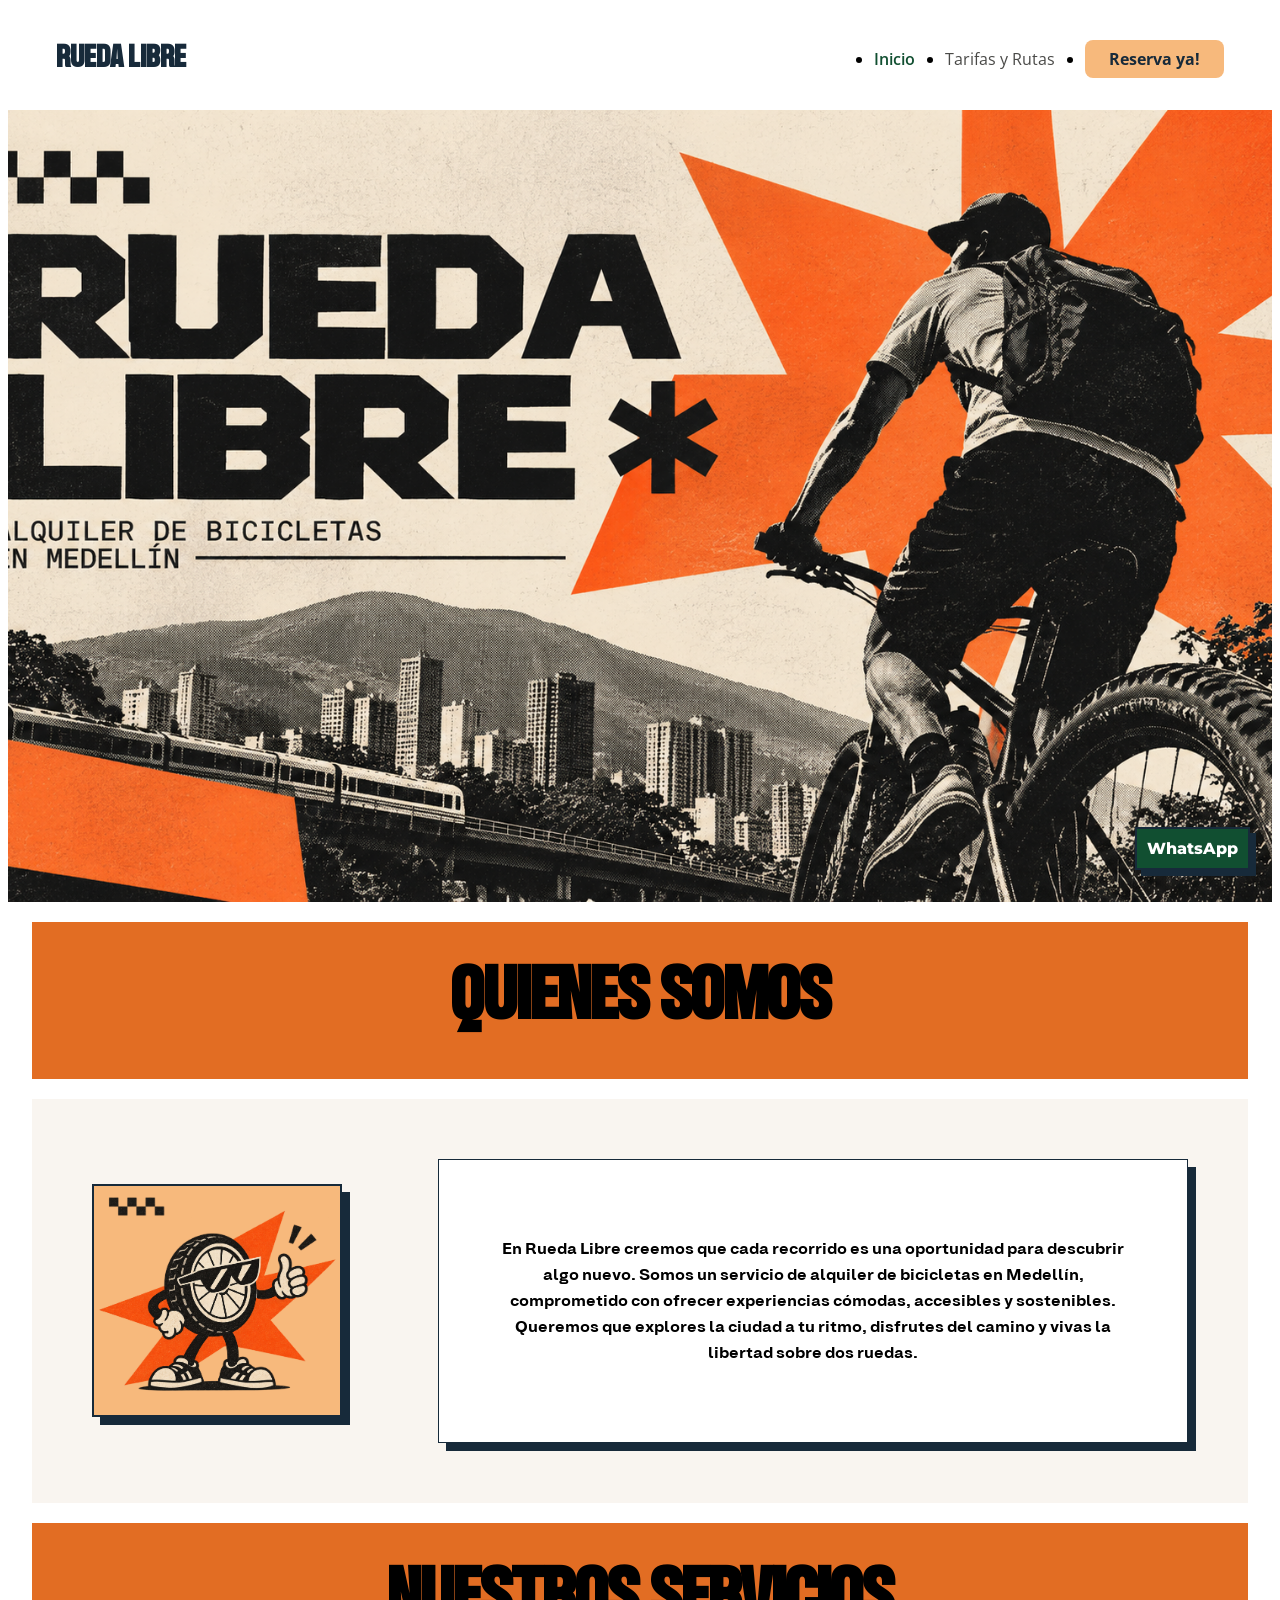
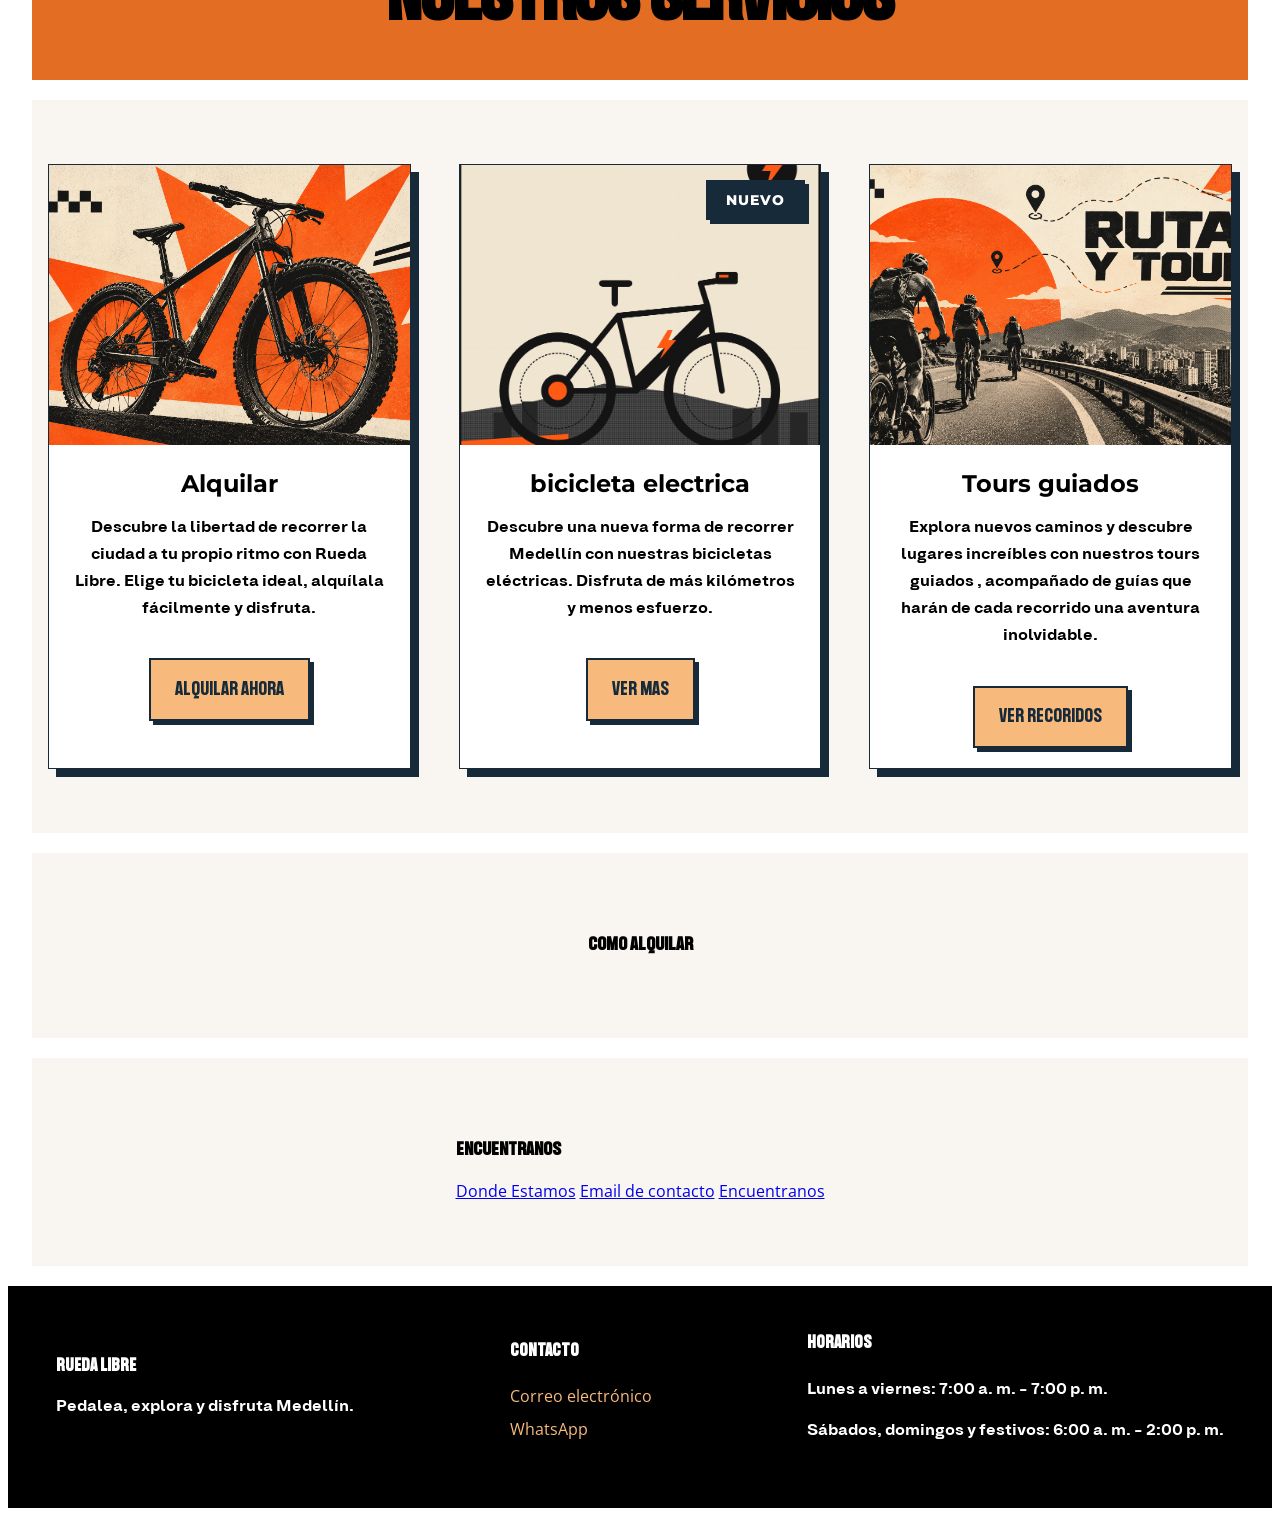
==== commit 6944e859: "Semana-02-Reto 01" ====
--- a/index.html
+++ b/index.html
@@ -18,7 +18,11 @@
   </a>
 
   <body>
-    <nav class="nav-bar">
+    <nav class="navbar">
+      <div >
+        <a href="index.html"  class="nombre-negocio" >Rueda Libre</a>
+      </div>
+      
       <ul id="menu">
         <li>
           <a class="activo" href="/index.html">Inicio</a>
@@ -140,9 +144,29 @@
     </main>
 
     <footer class="footer-display">
-      <p>RUEDA-LIBRE</p>
-      <a href="mailto:hola@ruedalibre.example">CONTACTANOS</a>
-      <p>2026 @</p>
-    </footer>
+
+    
+    <div class="footer-marca">
+        <h3>RUEDA LIBRE</h3>
+        <p>Pedalea, explora y disfruta Medellín.</p>
+    </div>
+
+    
+    <div class="footer-contacto">
+        <h4>CONTACTO</h4>
+        <a href="mailto:hola@ruedalibre.example">Correo electrónico</a>
+        <a href="https://wa.me/573000000000" target="_blank" rel="noopener noreferrer">
+            WhatsApp
+        </a>
+    </div>
+
+    
+    <div class="footer-horario">
+        <h4>HORARIOS</h4>
+        <p>Lunes a viernes: 7:00 a. m. - 7:00 p. m.</p>
+        <p>Sábados, domingos y festivos: 6:00 a. m. - 2:00 p. m.</p>
+    </div>
+
+</footer>
   </body>
 </html>
--- a/css/styles.css
+++ b/css/styles.css
@@ -606,4 +606,52 @@
 .footer-display a {
   text-decoration: none;
   color: var(--color-naranja-pedal);
+}
+
+.navbar {
+    display: flex;
+    justify-content: space-between;
+    align-items: center;
+    padding: 1rem 3rem;
+    width: 100%;
+    flex-wrap: wrap;
+}
+
+.nombre-negocio {
+    font-family: display;
+    font-size: 2rem;
+    font-weight: bold;
+    color: var(--color-azul-noche);
+    text-decoration: none;
+}
+
+.footer-display {
+    display: flex;
+    flex-direction: row;
+    justify-content: space-between;
+    
+    gap: 2rem;
+
+    padding: 3rem;
+    background-color: black;
+    color: var(--color-crema);
+    margin-top: 20px;
+}
+
+.footer-display h3,
+.footer-display h4 {
+    margin-top: 0;
+    font-family: display;
+    font-size: large;
+}
+
+.footer-display a {
+    display: block;
+    margin-bottom: 0.7rem;
+    text-decoration: none;
+    color: var(--color-naranja-pedal);
+}
+
+.footer-display p {
+    line-height: 1.6;
 }
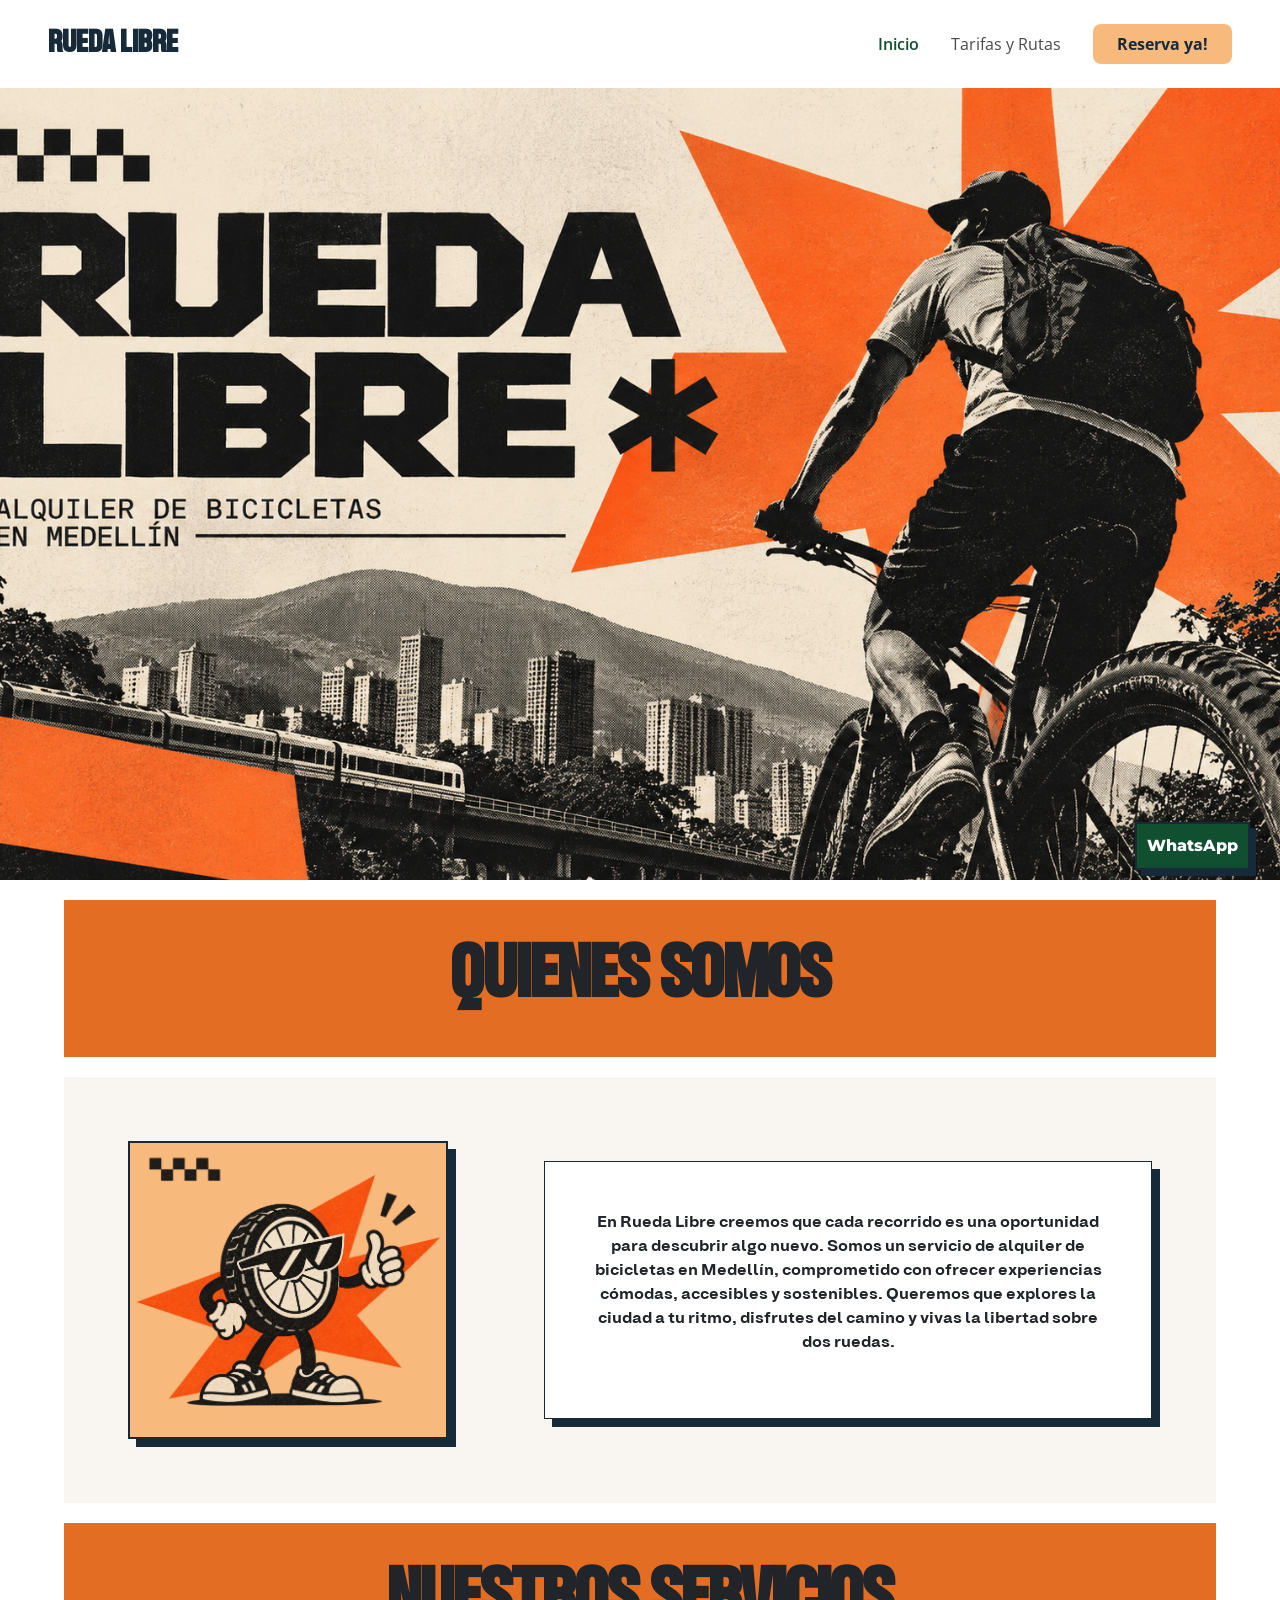
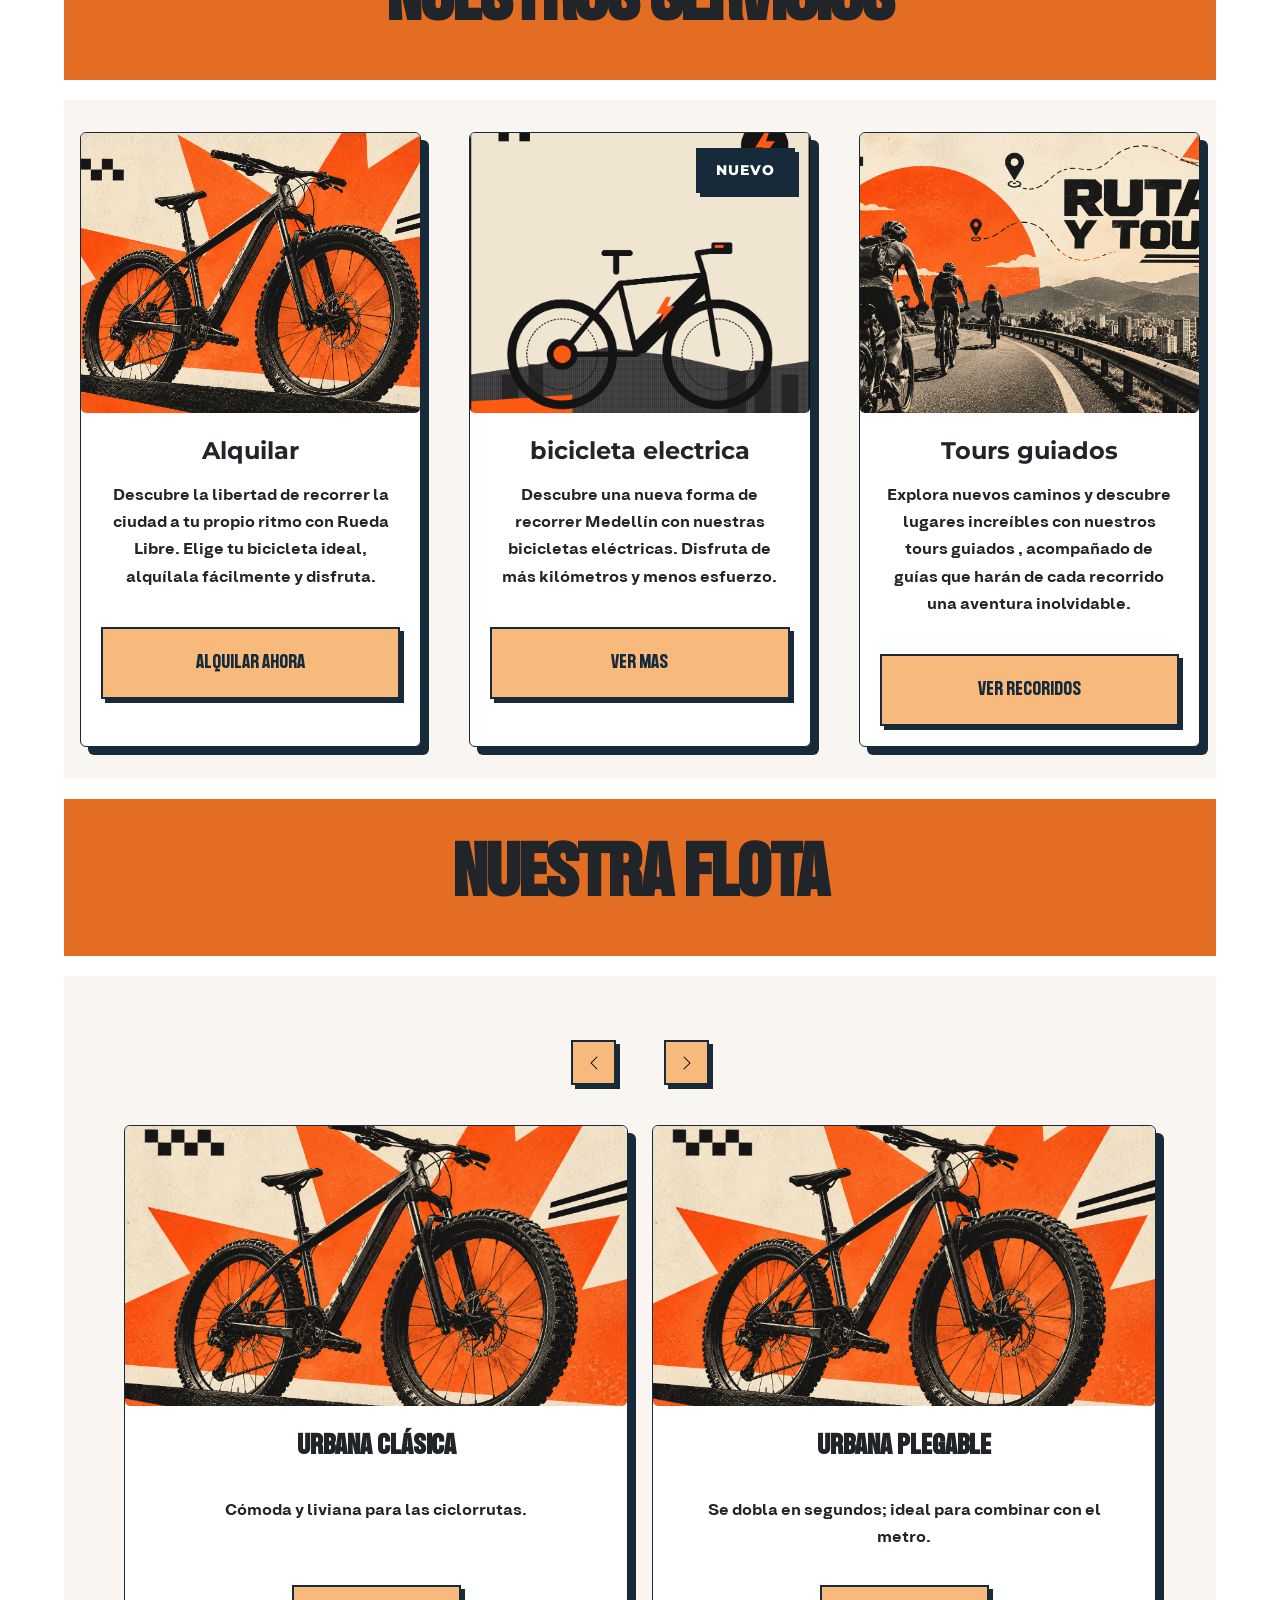
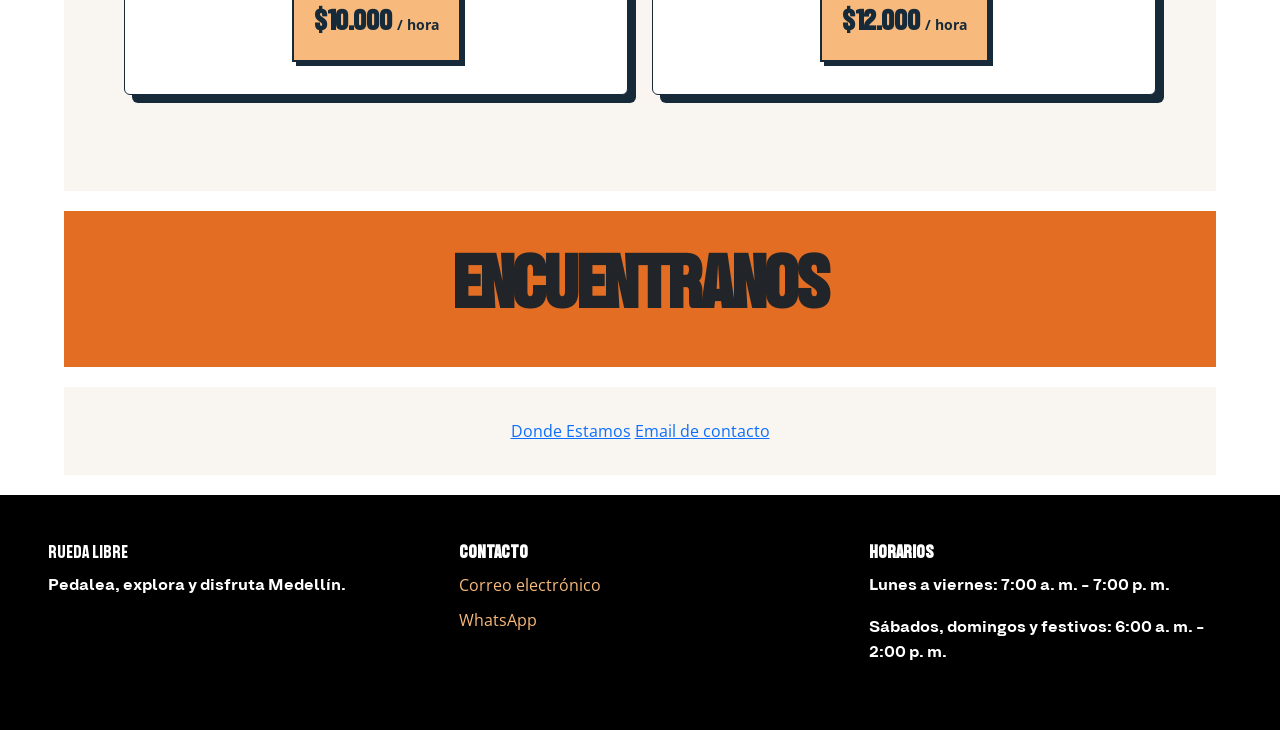
==== commit 744d3dd4: "Semana-02-dia 1-Integracion bootstrap" ====
--- a/index.html
+++ b/index.html
@@ -10,6 +10,10 @@
       href="https://fonts.googleapis.com/css2?family=Montserrat:wght@400;500;600;700;800&family=Open+Sans:wght@400;500;600;700&display=swap"
       rel="stylesheet"
     />
+    <link
+      href="https://cdn.jsdelivr.net/npm/bootstrap@5.3.3/dist/css/bootstrap.min.css"
+      rel="stylesheet"
+    />
     <link rel="stylesheet" href="/css/styles.css" />
   </head>
 
@@ -19,10 +23,10 @@
 
   <body>
     <nav class="navbar">
-      <div >
-        <a href="index.html"  class="nombre-negocio" >Rueda Libre</a>
-      </div>
-      
+      <div>
+        <a href="index.html" class="nombre-negocio">Rueda Libre</a>
+      </div>
+
       <ul id="menu">
         <li>
           <a class="activo" href="/index.html">Inicio</a>
@@ -86,7 +90,6 @@
           </article>
 
           <article class="card card-electrica">
-
             <span class="etiqueta-nuevo">NUEVO</span>
             <img
               class="card-img"
@@ -98,13 +101,11 @@
 
             <p>
               Descubre una nueva forma de recorrer Medellín con nuestras
-              bicicletas eléctricas. Disfruta de más kilómetros y menos esfuerzo.
-              
+              bicicletas eléctricas. Disfruta de más kilómetros y menos
+              esfuerzo.
             </p>
 
-            
-            <button class="btn-cards">Ver  Mas</button>
-
+            <button class="btn-cards">Ver Mas</button>
           </article>
 
           <article class="card">
@@ -123,50 +124,187 @@
         </div>
       </section>
 
+      <div class="cards-display-titles">
+        <h3>nuestra flota</h3>
+      </div>
+
+      
+<section class="cards-display flota-section">
+
+    <div class="container-fluid">
+
+        <div
+            id="carouselMultiple"
+            class="carousel slide"
+            data-bs-ride="false"
+        >
+
+            <!-- CONTROLES -->
+            <div class="d-flex justify-content-center gap-5 mb-4">
+
+                <button
+                    class="btn-icon btn-sm"
+                    type="button"
+                    data-bs-target="#carouselMultiple"
+                    data-bs-slide="prev"
+                    aria-label="Bicicletas anteriores"
+                >
+                    <span class="carousel-control-prev-icon"></span>
+                </button>
+
+                <button
+                    class="btn-icon btn-sm"
+                    type="button"
+                    data-bs-target="#carouselMultiple"
+                    data-bs-slide="next"
+                    aria-label="Siguientes bicicletas"
+                >
+                    <span class="carousel-control-next-icon"></span>
+                </button>
+
+            </div>
+
+            <!-- CONTENIDO DEL CARRUSEL -->
+           
+<div class="carousel-inner">
+
+    <!-- SLIDE 1 -->
+    <div class="carousel-item active">
+        <div class="row g-4 justify-content-center">
+
+            <div class="col-12 col-md-6">
+                <article class="card h-100">
+                    <img src="/img/cicla.png" alt="Bicicleta urbana clásica" class="card-img">
+                    <div class="card-body">
+                        <h5 class="card-title">URBANA CLÁSICA</h5>
+                        <p class="card-text">Cómoda y liviana para las ciclorrutas.</p>
+                        <p class="precio-card">$10.000 <span>/ hora</span></p>
+                    </div>
+                </article>
+            </div>
+
+            <div class="col-12 col-md-6">
+                <article class="card h-100">
+                    <img src="/img/cicla.png" alt="Bicicleta urbana plegable" class="card-img">
+                    <div class="card-body">
+                        <h5 class="card-title">URBANA PLEGABLE</h5>
+                        <p class="card-text">Se dobla en segundos; ideal para combinar con el metro.</p>
+                        <p class="precio-card">$12.000 <span>/ hora</span></p>
+                    </div>
+                </article>
+            </div>
+
+        </div>
+    </div>
+
+    <!-- SLIDE 2 -->
+    <div class="carousel-item">
+        <div class="row g-4 justify-content-center">
+
+            <div class="col-12 col-md-6">
+                <article class="card h-100">
+                    <img src="/img/cicla.png" alt="Bicicleta de montaña Trail" class="card-img">
+                    <div class="card-body">
+                        <h5 class="card-title">MONTAÑA TRAIL</h5>
+                        <p class="card-text">Suspensión delantera y 21 cambios para las subidas.</p>
+                        <p class="precio-card">$15.000 <span>/ hora</span></p>
+                    </div>
+                </article>
+            </div>
+
+            <div class="col-12 col-md-6">
+                <article class="card h-100">
+                    <img src="/img/cicla.png" alt="Bicicleta Gravel Aventura" class="card-img">
+                    <div class="card-body">
+                        <h5 class="card-title">GRAVEL AVENTURA</h5>
+                        <p class="card-text">Para rutas mixtas de asfalto y destapado.</p>
+                        <p class="precio-card">$18.000 <span>/ hora</span></p>
+                    </div>
+                </article>
+            </div>
+
+        </div>
+    </div>
+
+    <!-- SLIDE 3 -->
+    <div class="carousel-item">
+        <div class="row g-4 justify-content-center">
+
+            <div class="col-12 col-md-6">
+                <article class="card card-electrica h-100">
+                    <span class="etiqueta-nuevo">NUEVO</span>
+                    <img src="/img/cicla.png" alt="Bicicleta eléctrica urbana" class="card-img">
+                    <div class="card-body">
+                        <h5 class="card-title">ELÉCTRICA URBANA</h5>
+                        <p class="card-text">Asistencia eléctrica con 45 km de autonomía.</p>
+                        <p class="precio-card">$25.000 <span>/ hora</span></p>
+                    </div>
+                </article>
+            </div>
+
+            <div class="col-12 col-md-6">
+                <article class="card h-100">
+                    <img src="/img/cicla.png" alt="Bicicleta infantil" class="card-img">
+                    <div class="card-body">
+                        <h5 class="card-title">INFANTIL</h5>
+                        <p class="card-text">Para niños de 6 a 10 años.</p>
+                        <p class="precio-card">$8.000 <span>/ hora</span></p>
+                    </div>
+                </article>
+            </div>
+
+        </div>
+    </div>
+
+</div>
+
+
+</section>
+
+    <div class="cards-display-titles">
+      <h3 id="Encuentranos">Encuentranos</h3>
+    </div>
+
+
       <section class="cards-display">
         <article>
-          <h3>Como Alquilar</h3>
-        </article>
-      </section>
-
-      <section class="cards-display">
-        <article>
-          <h3 id="Encuentranos">Encuentranos</h3>
+          
           <a
             href="https://www.google.com/maps/@6.2246028,-75.5782234,17z?entry=ttu&g_ep=EgoyMDI2MTExMC4wIKXMDSoASAFQAw%3D%3D"
             target="_blank"
             >Donde Estamos</a
           >
           <a href="mailto:hola@ruedalibre.example">Email de contacto</a>
-          <a href="#Encuentranos">Encuentranos</a>
+       
         </article>
       </section>
     </main>
 
     <footer class="footer-display">
-
-    
-    <div class="footer-marca">
+      <div class="footer-marca">
         <h3>RUEDA LIBRE</h3>
         <p>Pedalea, explora y disfruta Medellín.</p>
-    </div>
-
-    
-    <div class="footer-contacto">
+      </div>
+
+      <div class="footer-contacto">
         <h4>CONTACTO</h4>
         <a href="mailto:hola@ruedalibre.example">Correo electrónico</a>
-        <a href="https://wa.me/573000000000" target="_blank" rel="noopener noreferrer">
-            WhatsApp
+        <a
+          href="https://wa.me/573000000000"
+          target="_blank"
+          rel="noopener noreferrer"
+        >
+          WhatsApp
         </a>
-    </div>
-
-    
-    <div class="footer-horario">
+      </div>
+
+      <div class="footer-horario">
         <h4>HORARIOS</h4>
         <p>Lunes a viernes: 7:00 a. m. - 7:00 p. m.</p>
         <p>Sábados, domingos y festivos: 6:00 a. m. - 2:00 p. m.</p>
-    </div>
-
-</footer>
+      </div>
+    </footer>
+
+    <script src="https://cdn.jsdelivr.net/npm/bootstrap@5.3.3/dist/js/bootstrap.bundle.min.js"></script>
   </body>
 </html>
--- a/css/styles.css
+++ b/css/styles.css
@@ -100,8 +100,9 @@
    ========================================================================== */
 main {
   width: 100%;
+  max-width: 75rem;
   margin-inline: auto;
-  padding-inline: 1.5rem;
+  padding-inline: 1rem;
 }
 
 
@@ -121,15 +122,16 @@
 }
 
 .cards-display {
-  gap: 6rem;
-  padding: 4rem 1rem;
+  gap: 3rem;
+  padding: 2rem 1rem;
   background-color: var(--color-naranja-acento);
 }
 
 .cards-display-quienes {
+  flex-direction: column;
   align-items: center;
-  gap: 6rem;
-  padding: 60px;
+  gap: 2rem;
+  padding: 2rem 1rem;
   background-color: var(--color-naranja-acento);
 }
 
@@ -141,9 +143,14 @@
 
 #menu {
   display: flex;
-  gap: 30px;
+  flex-direction: column;
+  flex-wrap: wrap;
+  gap: 1rem;
   align-items: center;
   justify-content: center;
+  list-style: none;
+  margin: 0;
+  padding: 0;
 }
 
 #menu a {
@@ -179,9 +186,8 @@
   background-size: cover;
   background-position: center;
   background-repeat: no-repeat;
-
-  min-height: 88vh;
-
+  min-height: 65vh;
+  padding: 2rem 1rem;
   display: flex;
   flex-direction: column;
   justify-content: center;
@@ -262,7 +268,7 @@
 }
 
 .btn-info {
-  margin-left: 300px;
+  margin: 1rem 0;
 }
 
 
@@ -289,10 +295,10 @@
    ========================================================================== */
 .cards-container {
   display: flex;
-  flex-direction: row;
+  flex-direction: column;
   justify-content: center;
   align-items: stretch;
-  gap: 3rem;
+  gap: 2rem;
   width: 100%;
 }
 
@@ -304,9 +310,10 @@
 }
 
 .card {
-  flex: 1;
+  flex: 1 1 100%;
+  width: 100%;
   max-width: 500px;
-  min-height: 550px;
+  min-height: 0;
 }
 
 .card-img {
@@ -327,7 +334,7 @@
 }
 
 .card-quienes p {
-  padding: 60px;
+  padding: 1.5rem;
 }
 
 .card-mascota {
@@ -421,19 +428,19 @@
 
 .card-info {
   display: flex;
+  flex-direction: column;
   align-items: center;
-  gap: 2rem;
-
+  gap: 1.5rem;
   width: 100%;
   max-width: 1000px;
-  padding: 2rem;
-
+  padding: 1.25rem;
   background-color: var(--color-crema);
 }
 
 .info-icon {
-  min-width: 100px;
-  height: 100px;
+  min-width: 80px;
+  width: 80px;
+  height: 80px;
 
   display: flex;
   align-items: center;
@@ -461,21 +468,21 @@
 .horarios-section {
   display: flex;
   justify-content: center;
-  padding: 4rem 1.5rem;
+  padding: 2rem 1rem;
 }
 
 .card-horarios {
   width: 100%;
   max-width: 900px;
-  padding: 2rem;
+  padding: 1.25rem;
 
   background-color: var(--color-naranja-pedal);
 }
 
 .card-horarios dl {
   display: grid;
-  grid-template-columns: 1fr 1fr;
-  gap: 1.5rem;
+  grid-template-columns: 1fr;
+  gap: 1.25rem;
   margin: 0;
 }
 
@@ -492,16 +499,15 @@
 
 /* --- Formulario --- */
 .formulario-section {
-  padding: 4rem 1.5rem;
-  gap: 3rem;
+  padding: 2rem 1rem;
+  gap: 2rem;
   background-color: var(--color-naranja-acento);
 }
 
 .formulario-reserva {
   width: 100%;
   max-width: 850px;
-
-  padding: 2rem;
+  padding: 1.25rem;
 
   background-color: var(--color-crema);
   border: 2px solid var(--color-azul-noche);
@@ -595,9 +601,11 @@
 
 .footer-display {
   display: flex;
-  justify-content: center;
-  align-items: center;
-  gap: 30px;
+  flex-direction: column;
+  justify-content: flex-start;
+  align-items: flex-start;
+  gap: 2rem;
+  padding: 2rem 1.25rem;
   background-color: black;
   color: var(--color-crema);
   margin-top: 20px;
@@ -610,11 +618,12 @@
 
 .navbar {
     display: flex;
-    justify-content: space-between;
+    flex-direction: column;
+    justify-content: center;
     align-items: center;
-    padding: 1rem 3rem;
+    gap: 1rem;
+    padding: 1rem;
     width: 100%;
-    flex-wrap: wrap;
 }
 
 .nombre-negocio {
@@ -627,12 +636,11 @@
 
 .footer-display {
     display: flex;
-    flex-direction: row;
-    justify-content: space-between;
-    
+    flex-direction: column;
+    justify-content: flex-start;
+    align-items: flex-start;
     gap: 2rem;
-
-    padding: 3rem;
+    padding: 2rem 1.25rem;
     background-color: black;
     color: var(--color-crema);
     margin-top: 20px;
@@ -654,4 +662,265 @@
 
 .footer-display p {
     line-height: 1.6;
-}+}
+
+
+
+/* SECCIÓN NUESTRA FLOTA */
+
+.flota-section {
+    padding: 4rem 2rem;
+}
+
+/* TARJETAS DEL CARRUSEL */
+
+.flota-section .carousel-inner {
+    padding: 1rem 1rem 2rem;
+}
+
+.flota-section .card {
+    width: 100%;
+    max-width: none;
+    min-height: 550px;
+    height: 100%;
+    display: flex;
+    flex-direction: column;
+}
+
+.flota-section .card-body {
+    display: flex;
+    flex-direction: column;
+    align-items: center;
+    flex-grow: 1;
+}
+
+.flota-section .card-img {
+    width: 100%;
+    height: 280px;
+    object-fit: cover;
+}
+
+.flota-section .card-body p {
+    line-height: 1.7;
+}
+
+/* BOTONES DEL CARRUSEL */
+
+.btn-icon {
+    width: 45px;
+    height: 45px;
+    background-color: var(--color-naranja-pedal);
+    border: 2px solid var(--color-azul-noche);
+    box-shadow: 4px 4px 0 var(--color-azul-noche);
+    display: flex;
+    align-items: center;
+    justify-content: center;
+    cursor: pointer;
+}
+
+.btn-icon:hover {
+    background-color: var(--color-naranja-cicla);
+}
+
+/* ICONOS DE BOOTSTRAP */
+
+.btn-icon .carousel-control-prev-icon,
+.btn-icon .carousel-control-next-icon {
+    filter: invert(1) grayscale(1);
+    width: 1rem;
+    height: 1rem;
+}
+
+/* ETIQUETA NUEVO */
+
+.flota-section .card-electrica {
+    position: relative;
+}
+
+.flota-section .etiqueta-nuevo {
+    position: absolute;
+    top: 15px;
+    right: 15px;
+    z-index: 10;
+}
+
+
+/* Precio de cada bicicleta */
+.flota-section .precio-card {
+    margin-top: auto;
+    padding: 12px 20px;
+    background-color: var(--color-naranja-pedal);
+    border: 2px solid var(--color-azul-noche);
+    box-shadow: 4px 4px 0 var(--color-azul-noche);
+    font-family: display;
+    font-size: 1.8rem;
+    font-weight: bold;
+    color: var(--color-azul-noche);
+}
+
+.flota-section .precio-card span {
+    font-family: var(--fuente-textos);
+    font-size: 0.9rem;
+    font-weight: 700;
+}
+
+/* Organización del contenido */
+.flota-section .card-body {
+    display: flex;
+    flex-direction: column;
+    align-items: center;
+    flex-grow: 1;
+    gap: 1rem;
+}
+
+.flota-section .card-title {
+    font-family: display;
+    font-size: 1.8rem;
+    margin-top: 0.5rem;
+}
+
+.flota-section .card-text {
+    line-height: 1.6;
+    min-height: 3.5rem;
+}
+
+
+
+/* ==========================================================================
+   13. DISEÑO RESPONSIVE · MOBILE FIRST
+   Los estilos anteriores son la versión móvil.
+   Solo se amplían los componentes que necesitan más espacio.
+   ========================================================================== */
+
+/* TABLET: 768 px en adelante */
+@media (min-width: 768px) {
+  /* Encabezado */
+  .navbar {
+    flex-direction: row;
+    justify-content: space-between;
+    padding: 1rem 2rem;
+  }
+
+  #menu {
+    flex-direction: row;
+    flex-wrap: wrap;
+    gap: 1.25rem;
+  }
+
+  /* Portada */
+  .hero,
+  .hero-tarifas,
+  .hero-reservas {
+    min-height: 75vh;
+    padding: 3rem 2rem;
+  }
+
+  /* Galerías: dos columnas */
+  .cards-container {
+    flex-direction: row;
+    flex-wrap: wrap;
+    gap: 2rem;
+  }
+
+  .cards-container > .card {
+    flex: 1 1 calc(50% - 2rem);
+  }
+
+  /* Bloque de información de rutas */
+  .card-info {
+    flex-direction: row;
+    align-items: center;
+    padding: 2rem;
+  }
+
+  /* Reservas */
+  .card-horarios dl {
+    grid-template-columns: 1fr 1fr;
+  }
+
+  .formulario-reserva {
+    padding: 2rem;
+  }
+
+  /* Quiénes somos: texto y mascota en paralelo */
+  .cards-display-quienes {
+    flex-direction: row;
+    gap: 2rem;
+    padding: 3rem 2rem;
+  }
+
+  .card-quienes,
+  .card-mascota {
+    flex: 1;
+  }
+
+  /* Pie de página */
+  .footer-display {
+    flex-direction: row;
+    justify-content: space-between;
+    align-items: flex-start;
+    padding: 3rem 2rem;
+  }
+
+  .footer-display > div {
+    flex: 1;
+  }
+}
+
+/* ESCRITORIO: 1200 px en adelante */
+@media (min-width: 1200px) {
+  main {
+    padding-inline: 1.5rem;
+  }
+
+  /* Portada */
+  .hero,
+  .hero-tarifas,
+  .hero-reservas {
+    min-height: 88vh;
+  }
+
+  /* Galerías con más espacio entre tarjetas */
+  .cards-container {
+    gap: 3rem;
+  }
+
+  .cards-container > .card {
+    flex: 1 1 calc(33.333% - 3rem);
+  }
+
+  /* Encabezado */
+  .navbar {
+    padding: 1.25rem 3rem;
+  }
+
+  #menu {
+    gap: 2rem;
+  }
+
+  /* Sección quiénes somos */
+  .cards-display-quienes {
+    gap: 6rem;
+    padding: 4rem;
+  }
+
+  .card-quienes p {
+    padding: 3rem;
+  }
+
+  /* Reservas */
+  .horarios-section,
+  .formulario-section {
+    padding: 4rem 2rem;
+  }
+
+  .card-horarios {
+    padding: 2rem;
+  }
+
+  /* Pie de página */
+  .footer-display {
+    gap: 3rem;
+    padding: 3rem;
+  }
+}
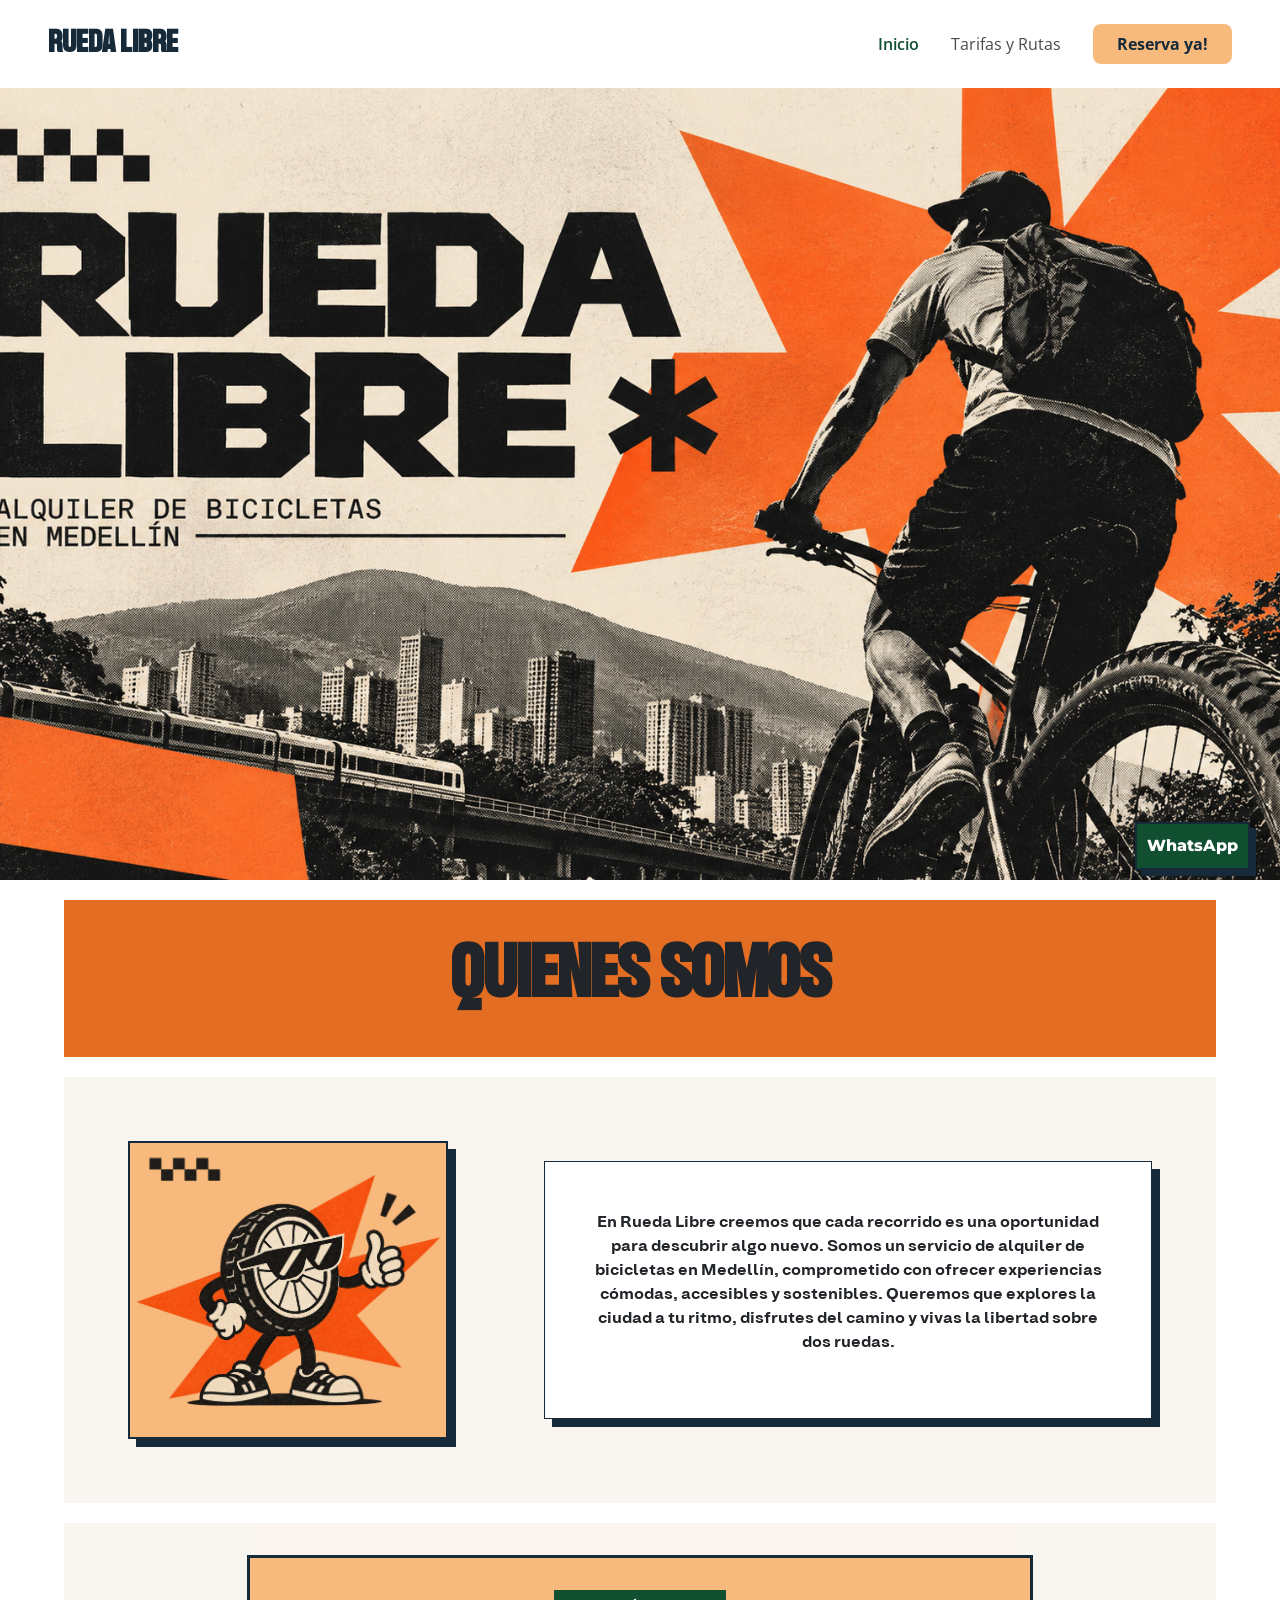
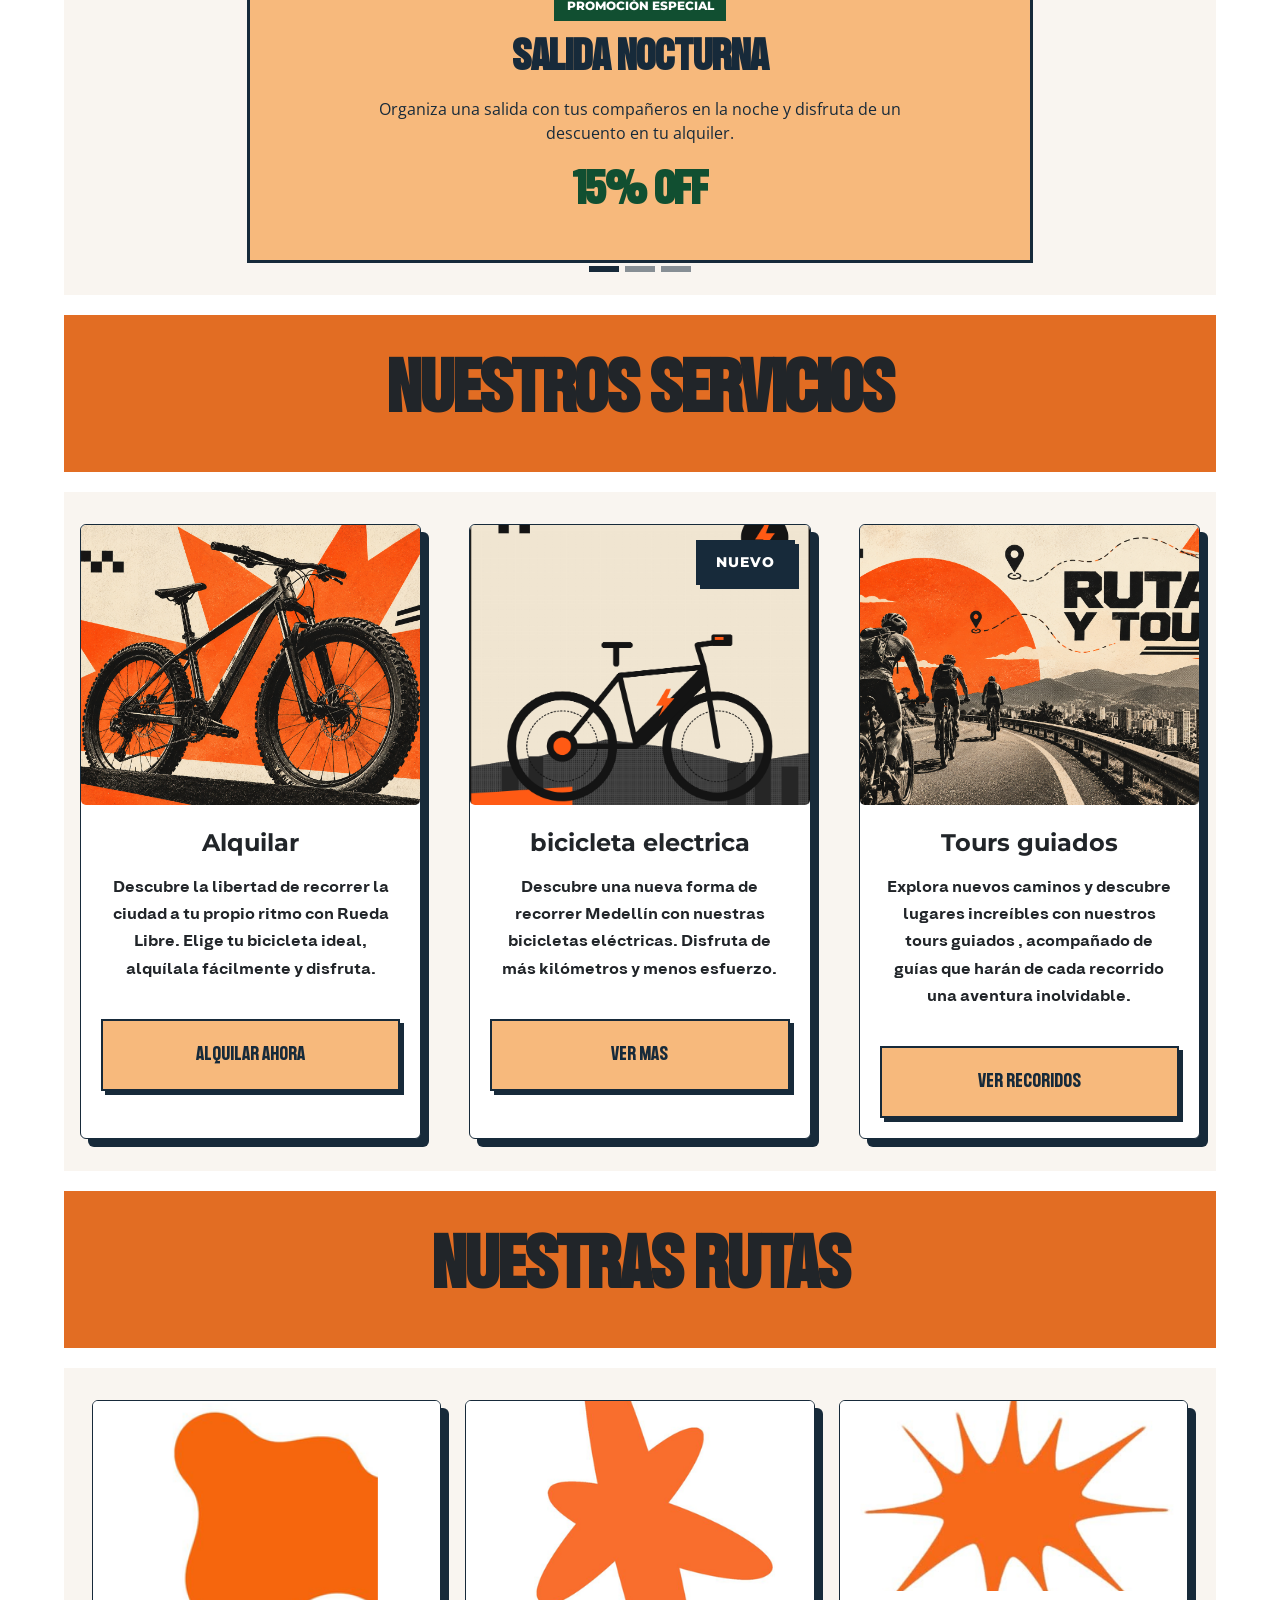
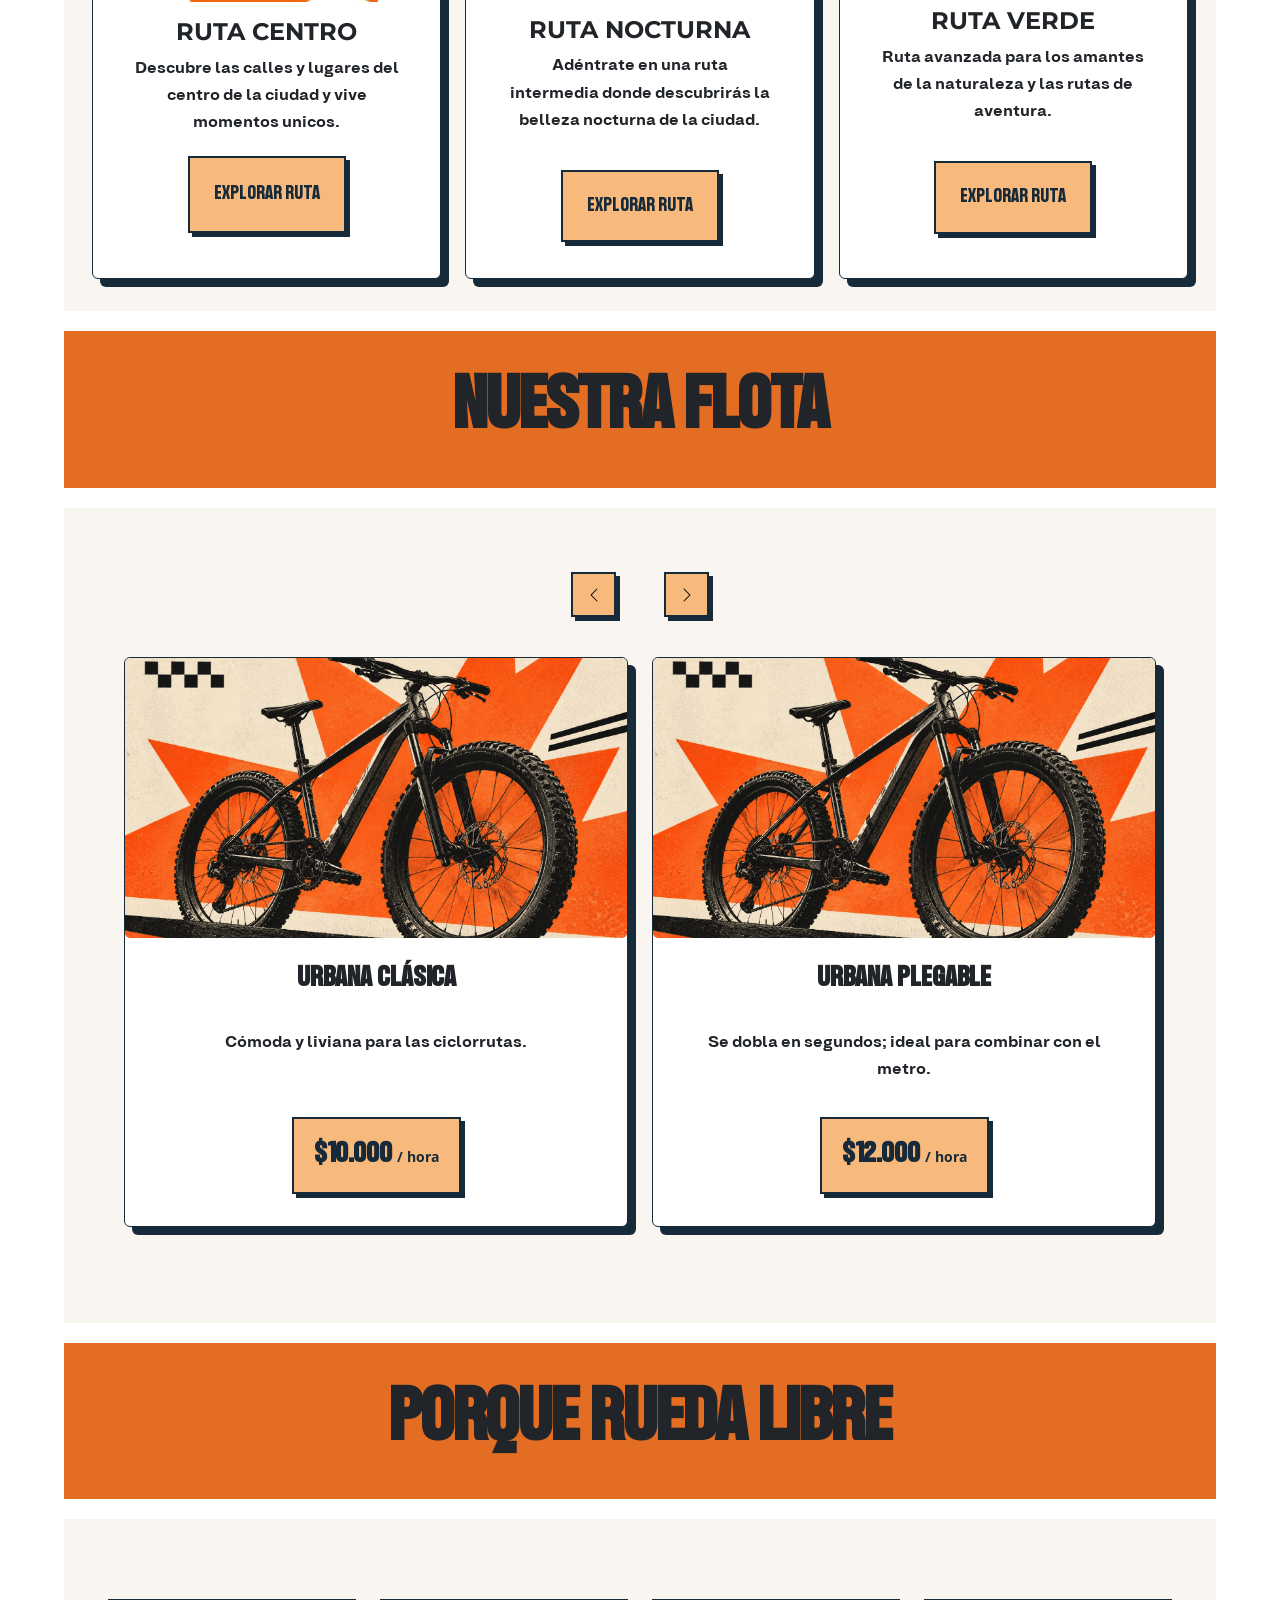
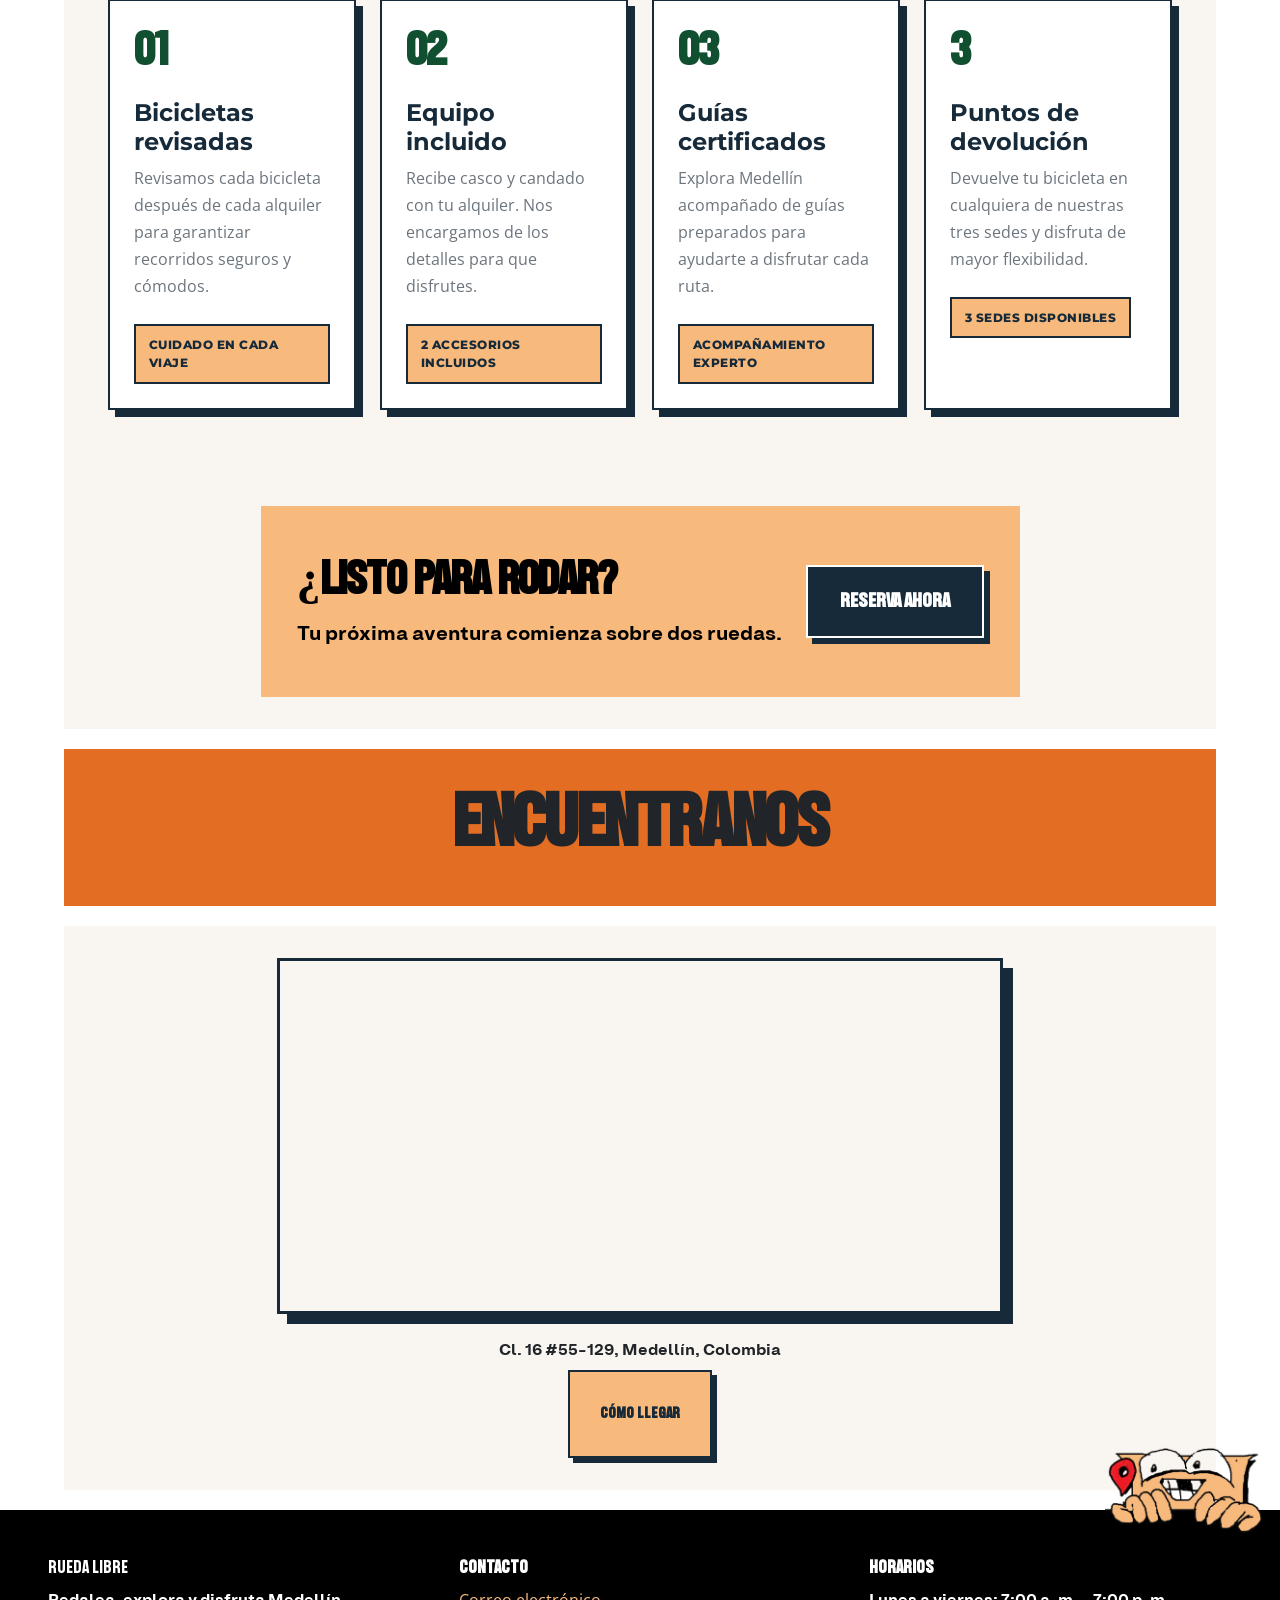
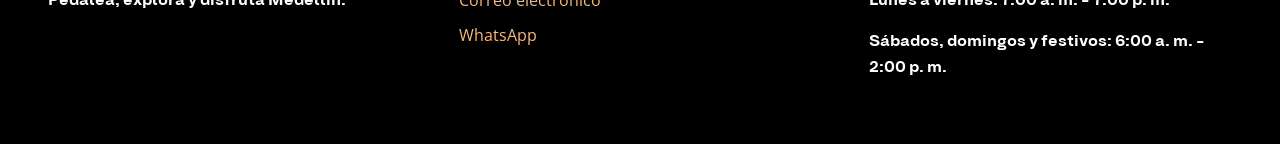
==== commit 6b413c80: "Semana-02 RuedaLibre-V2.0 / BOOSTRAP" ====
--- a/index.html
+++ b/index.html
@@ -1,310 +1,584 @@
 <!doctype html>
 <html lang="es">
-  <head>
-    <meta charset="UTF-8" />
-    <meta name="viewport" content="width=device-width, initial-scale=1.0" />
-    <title>Rueda Libre / Home</title>
-    <link rel="preconnect" href="https://fonts.googleapis.com" />
-    <link rel="preconnect" href="https://fonts.gstatic.com" crossorigin />
-    <link
-      href="https://fonts.googleapis.com/css2?family=Montserrat:wght@400;500;600;700;800&family=Open+Sans:wght@400;500;600;700&display=swap"
-      rel="stylesheet"
-    />
-    <link
-      href="https://cdn.jsdelivr.net/npm/bootstrap@5.3.3/dist/css/bootstrap.min.css"
-      rel="stylesheet"
-    />
-    <link rel="stylesheet" href="/css/styles.css" />
-  </head>
-
-  <a href="https://wa.me/573000000000" class="whatsapp-float" target="_blank">
-    <span>WhatsApp</span>
-  </a>
-
-  <body>
-    <nav class="navbar">
-      <div>
-        <a href="index.html" class="nombre-negocio">Rueda Libre</a>
+
+<head>
+  <meta charset="UTF-8" />
+  <meta name="viewport" content="width=device-width, initial-scale=1.0" />
+  <title>Rueda Libre / Home</title>
+  <link rel="preconnect" href="https://fonts.googleapis.com" />
+  <link rel="preconnect" href="https://fonts.gstatic.com" crossorigin />
+  <link
+    href="https://fonts.googleapis.com/css2?family=Montserrat:wght@400;500;600;700;800&family=Open+Sans:wght@400;500;600;700&display=swap"
+    rel="stylesheet" />
+  <link href="https://cdn.jsdelivr.net/npm/bootstrap@5.3.3/dist/css/bootstrap.min.css" rel="stylesheet" />
+  <link rel="stylesheet" href="/css/styles.css" />
+</head>
+
+<a href="https://wa.me/573000000000" class="whatsapp-float" target="_blank">
+  <span>WhatsApp</span>
+</a>
+
+<body>
+  <nav class="navbar">
+    <div>
+      <a href="index.html" class="nombre-negocio">Rueda Libre</a>
+    </div>
+
+    <ul id="menu">
+      <li>
+        <a class="activo" href="/index.html">Inicio</a>
+      </li>
+
+      <li>
+        <a href="/paginas/tarifas.html">Tarifas y Rutas</a>
+      </li>
+
+      <li>
+        <a class="btn-reservar" href="/paginas/reservas.html">Reserva ya!</a>
+      </li>
+    </ul>
+  </nav>
+
+  <header class="hero"></header>
+
+  <main>
+    <div class="cards-display-titles">
+      <h3>Quienes somos</h3>
+    </div>
+
+    <section class="cards-display-quienes">
+      <div class="card-mascota">
+        <img src="/img/mascota.png" alt="mascota ruedalibre" />
       </div>
 
-      <ul id="menu">
-        <li>
-          <a class="activo" href="/index.html">Inicio</a>
-        </li>
-
-        <li>
-          <a href="/paginas/tarifas.html">Tarifas y Rutas</a>
-        </li>
-
-        <li>
-          <a class="btn-reservar" href="/paginas/reservas.html">Reserva ya!</a>
-        </li>
-      </ul>
-    </nav>
-
-    <header class="hero"></header>
-
-    <main>
-      <div class="cards-display-titles">
-        <h3>Quienes somos</h3>
+      <div class="card-quienes">
+        <p>
+          En Rueda Libre creemos que cada recorrido es una oportunidad para
+          descubrir algo nuevo. Somos un servicio de alquiler de bicicletas en
+          Medellín, comprometido con ofrecer experiencias cómodas, accesibles
+          y sostenibles. Queremos que explores la ciudad a tu ritmo, disfrutes
+          del camino y vivas la libertad sobre dos ruedas.
+        </p>
       </div>
-
-      <section class="cards-display-quienes">
-        <div class="card-mascota">
-          <img src="/img/mascota.png" alt="mascota ruedalibre" />
+    </section>
+
+
+
+<section class="promociones-section">
+    <div class="container">
+        <div id="carruselPromociones"
+             class="carousel slide"
+             data-bs-ride="carousel"
+             data-bs-interval="4500">
+
+            <!-- Indicadores -->
+            <div class="carousel-indicators">
+                <button type="button" data-bs-target="#carruselPromociones"
+                    data-bs-slide-to="0" class="active"
+                    aria-current="true" aria-label="Promoción 1"></button>
+
+                <button type="button" data-bs-target="#carruselPromociones"
+                    data-bs-slide-to="1"
+                    aria-label="Promoción 2"></button>
+
+                <button type="button" data-bs-target="#carruselPromociones"
+                    data-bs-slide-to="2"
+                    aria-label="Promoción 3"></button>
+            </div>
+
+            <!-- Promociones -->
+            <div class="carousel-inner">
+
+                <!-- Promoción 1 -->
+                <div class="carousel-item active">
+                    <div class="promo-card">
+                        <span class="promo-etiqueta">PROMOCIÓN ESPECIAL</span>
+                        <h2>SALIDA NOCTURNA</h2>
+                        <p>
+                            Organiza una salida con tus compañeros en la noche
+                            y disfruta de un descuento en tu alquiler.
+                        </p>
+                        <span class="promo-descuento">15% OFF</span>
+                    </div>
+                </div>
+
+                <!-- Promoción 2 -->
+                <div class="carousel-item">
+                    <div class="promo-card">
+                        <span class="promo-etiqueta">PROMOCIÓN BICICLETAS</span>
+                        <h2>¡TU PRIMER ALQUILER!</h2>
+                        <p>
+                            Alquila tu bicicleta y disfruta de un descuento
+                            especial en tu primer alquiler.
+                        </p>
+                        <span class="promo-descuento">30% OFF</span>
+                    </div>
+                </div>
+
+                <!-- Promoción 3 -->
+                <div class="carousel-item">
+                    <div class="promo-card">
+                        <span class="promo-etiqueta">PROMOCIÓN CON AMIGOS</span>
+                        <h2>¡PEDALEA EN COMPAÑÍA!</h2>
+                        <p>
+                            Invita a tus amigos y disfruta de un descuento
+                            en tu próximo alquiler.
+                        </p>
+                        <span class="promo-descuento">20% OFF</span>
+                    </div>
+                </div>
+
+            </div>
         </div>
-
-        <div class="card-quienes">
+    </div>
+</section>
+
+
+    <div class="cards-display-titles">
+      <h3>Nuestros servicios</h3>
+    </div>
+
+    <section class="cards-display">
+      <div class="cards-container">
+        <article class="card">
+          <img src="/img/cicla.png" alt="Bicicleta de la flota" class="card-img" />
+
+          <h5>Alquilar</h5>
+
           <p>
-            En Rueda Libre creemos que cada recorrido es una oportunidad para
-            descubrir algo nuevo. Somos un servicio de alquiler de bicicletas en
-            Medellín, comprometido con ofrecer experiencias cómodas, accesibles
-            y sostenibles. Queremos que explores la ciudad a tu ritmo, disfrutes
-            del camino y vivas la libertad sobre dos ruedas.
+            Descubre la libertad de recorrer la ciudad a tu propio ritmo con
+            Rueda Libre. Elige tu bicicleta ideal,
+            <span>alquílala fácilmente</span> y disfruta.
           </p>
+
+          <button class="btn-cards">Alquilar ahora</button>
+        </article>
+
+        <article class="card card-electrica">
+          <span class="etiqueta-nuevo">NUEVO</span>
+          <img class="card-img" src="/img/cicla-electrica.png" alt="bicicletas electricas nuevas" />
+
+          <h5>bicicleta electrica</h5>
+
+          <p>
+            Descubre una nueva forma de recorrer Medellín con nuestras
+            bicicletas eléctricas. Disfruta de más kilómetros y menos
+            esfuerzo.
+          </p>
+
+          <button class="btn-cards">Ver Mas</button>
+        </article>
+
+        <article class="card">
+          <img src="/img/rutas.png" alt="Rutas y tours" class="card-img" />
+
+          <h5>Tours guiados</h5>
+
+          <p>
+            Explora nuevos caminos y descubre lugares increíbles con nuestros
+            tours guiados , <span>acompañado de guías</span> que harán de cada
+            recorrido una aventura inolvidable.
+          </p>
+
+          <button class="btn-cards">Ver Recoridos</button>
+        </article>
+      </div>
+    </section>
+
+
+    <div class="cards-display-titles">
+      <h3>NUESTRAS RUTAS</h3>
+    </div>
+
+
+
+    <section class="rutas-section">
+      <section class="cards-display">
+        <div class="container-fluid">
+
+
+
+          <div class="row g-4 justify-content-center rutas-container">
+
+
+            <div class="col-12 col-md-6 col-xl-4">
+              <article class="card card-ruta h-100">
+                <img src="/img/ruta1.png" class="card-img-ruta"
+                  alt="Recorrido en bicicleta por el centro de Medellín">
+
+                <div class="card-body">
+                  <h4 class="card-title">RUTA CENTRO</h4>
+                  <p class="card-text">
+                    Descubre las calles y lugares del centro de la ciudad y vive momentos unicos.
+                  <a href="/paginas/reservas.html" class="btn-cards">
+                    Explorar ruta
+                  </a>
+                </div>
+              </article>
+            </div>
+
+
+            <div class="col-12 col-md-6 col-xl-4">
+              <article class="card card-ruta h-100">
+                <img src="/img/ruta2.png" class="card-img-ruta"
+                  alt="Recorrido nocturno en bicicleta por Medellín">
+
+                <div class="card-body">
+                  <h4 class="card-title">RUTA NOCTURNA</h4>
+                  <p class="card-text">
+                    Adéntrate en una ruta intermedia donde descubrirás
+                    la belleza nocturna de la ciudad.
+                  </p>
+                  <a href="/paginas/reservas.html" class="btn-cards">
+                    Explorar ruta
+                  </a>
+                </div>
+              </article>
+            </div>
+
+
+            <div class="col-12 col-md-6 col-xl-4">
+              <article class="card card-ruta h-100">
+                <img src="/img/ruta3.png" class="card-img-ruta" alt="Ruta de bicicleta rodeada de naturaleza">
+
+                <div class="card-body">
+                  <h4 class="card-title">RUTA VERDE</h4>
+                  <p class="card-text">
+                    Ruta avanzada para los amantes de la naturaleza
+                    y las rutas de aventura.
+                  </p>
+                  <a href="/paginas/reservas.html" class="btn-cards">
+                    Explorar ruta
+                  </a>
+                </div>
+              </article>
+            </div>
+
+          </div>
         </div>
       </section>
-
-      <div class="cards-display-titles">
-        <h3>Nuestros servicios</h3>
-      </div>
-
-      <section class="cards-display">
-        <div class="cards-container">
-          <article class="card">
-            <img
-              src="/img/cicla.png"
-              alt="Bicicleta de la flota"
-              class="card-img"
-            />
-
-            <h5>Alquilar</h5>
-
-            <p>
-              Descubre la libertad de recorrer la ciudad a tu propio ritmo con
-              Rueda Libre. Elige tu bicicleta ideal,
-              <span>alquílala fácilmente</span> y disfruta.
-            </p>
-
-            <button class="btn-cards">Alquilar ahora</button>
-          </article>
-
-          <article class="card card-electrica">
-            <span class="etiqueta-nuevo">NUEVO</span>
-            <img
-              class="card-img"
-              src="/img/cicla-electrica.png"
-              alt="bicicletas electricas nuevas"
-            />
-
-            <h5>bicicleta electrica</h5>
-
-            <p>
-              Descubre una nueva forma de recorrer Medellín con nuestras
-              bicicletas eléctricas. Disfruta de más kilómetros y menos
-              esfuerzo.
-            </p>
-
-            <button class="btn-cards">Ver Mas</button>
-          </article>
-
-          <article class="card">
-            <img src="/img/rutas.png" alt="Rutas y tours" class="card-img" />
-
-            <h5>Tours guiados</h5>
-
-            <p>
-              Explora nuevos caminos y descubre lugares increíbles con nuestros
-              tours guiados , <span>acompañado de guías</span> que harán de cada
-              recorrido una aventura inolvidable.
-            </p>
-
-            <button class="btn-cards">Ver Recoridos</button>
-          </article>
-        </div>
-      </section>
-
-      <div class="cards-display-titles">
-        <h3>nuestra flota</h3>
-      </div>
-
-      
-<section class="cards-display flota-section">
-
-    <div class="container-fluid">
-
-        <div
-            id="carouselMultiple"
-            class="carousel slide"
-            data-bs-ride="false"
-        >
-
-            <!-- CONTROLES -->
-            <div class="d-flex justify-content-center gap-5 mb-4">
-
-                <button
-                    class="btn-icon btn-sm"
-                    type="button"
-                    data-bs-target="#carouselMultiple"
-                    data-bs-slide="prev"
-                    aria-label="Bicicletas anteriores"
-                >
-                    <span class="carousel-control-prev-icon"></span>
-                </button>
-
-                <button
-                    class="btn-icon btn-sm"
-                    type="button"
-                    data-bs-target="#carouselMultiple"
-                    data-bs-slide="next"
-                    aria-label="Siguientes bicicletas"
-                >
-                    <span class="carousel-control-next-icon"></span>
-                </button>
-
-            </div>
-
-            <!-- CONTENIDO DEL CARRUSEL -->
-           
-<div class="carousel-inner">
-
-    <!-- SLIDE 1 -->
-    <div class="carousel-item active">
-        <div class="row g-4 justify-content-center">
-
-            <div class="col-12 col-md-6">
-                <article class="card h-100">
+    </section>
+
+
+    <div class="cards-display-titles">
+      <h3>nuestra flota</h3>
+    </div>
+
+
+    <section class="cards-display flota-section">
+
+      <div class="container-fluid">
+
+        <div id="carouselMultiple" class="carousel slide" data-bs-ride="false">
+
+          <!-- CONTROLES -->
+          <div class="d-flex justify-content-center gap-5 mb-4">
+
+            <button class="btn-icon btn-sm" type="button" data-bs-target="#carouselMultiple" data-bs-slide="prev"
+              aria-label="Bicicletas anteriores">
+              <span class="carousel-control-prev-icon"></span>
+            </button>
+
+            <button class="btn-icon btn-sm" type="button" data-bs-target="#carouselMultiple" data-bs-slide="next"
+              aria-label="Siguientes bicicletas">
+              <span class="carousel-control-next-icon"></span>
+            </button>
+
+          </div>
+
+
+
+          <div class="carousel-inner">
+
+
+            <div class="carousel-item active">
+              <div class="row g-4 justify-content-center">
+
+                <div class="col-12 col-md-6">
+                  <article class="card h-100">
                     <img src="/img/cicla.png" alt="Bicicleta urbana clásica" class="card-img">
                     <div class="card-body">
-                        <h5 class="card-title">URBANA CLÁSICA</h5>
-                        <p class="card-text">Cómoda y liviana para las ciclorrutas.</p>
-                        <p class="precio-card">$10.000 <span>/ hora</span></p>
-                    </div>
-                </article>
-            </div>
-
-            <div class="col-12 col-md-6">
-                <article class="card h-100">
+                      <h5 class="card-title">URBANA CLÁSICA</h5>
+                      <p class="card-text">Cómoda y liviana para las ciclorrutas.</p>
+                      <p class="precio-card">$10.000 <span>/ hora</span></p>
+                    </div>
+                  </article>
+                </div>
+
+                <div class="col-12 col-md-6">
+                  <article class="card h-100">
                     <img src="/img/cicla.png" alt="Bicicleta urbana plegable" class="card-img">
                     <div class="card-body">
-                        <h5 class="card-title">URBANA PLEGABLE</h5>
-                        <p class="card-text">Se dobla en segundos; ideal para combinar con el metro.</p>
-                        <p class="precio-card">$12.000 <span>/ hora</span></p>
-                    </div>
-                </article>
-            </div>
-
-        </div>
-    </div>
-
-    <!-- SLIDE 2 -->
-    <div class="carousel-item">
-        <div class="row g-4 justify-content-center">
-
-            <div class="col-12 col-md-6">
-                <article class="card h-100">
+                      <h5 class="card-title">URBANA PLEGABLE</h5>
+                      <p class="card-text">Se dobla en segundos; ideal para combinar con el metro.</p>
+                      <p class="precio-card">$12.000 <span>/ hora</span></p>
+                    </div>
+                  </article>
+                </div>
+
+              </div>
+            </div>
+
+
+            <div class="carousel-item">
+              <div class="row g-4 justify-content-center">
+
+                <div class="col-12 col-md-6">
+                  <article class="card h-100">
                     <img src="/img/cicla.png" alt="Bicicleta de montaña Trail" class="card-img">
                     <div class="card-body">
-                        <h5 class="card-title">MONTAÑA TRAIL</h5>
-                        <p class="card-text">Suspensión delantera y 21 cambios para las subidas.</p>
-                        <p class="precio-card">$15.000 <span>/ hora</span></p>
-                    </div>
-                </article>
-            </div>
-
-            <div class="col-12 col-md-6">
-                <article class="card h-100">
+                      <h5 class="card-title">MONTAÑA TRAIL</h5>
+                      <p class="card-text">Suspensión delantera y 21 cambios para las subidas.</p>
+                      <p class="precio-card">$15.000 <span>/ hora</span></p>
+                    </div>
+                  </article>
+                </div>
+
+                <div class="col-12 col-md-6">
+                  <article class="card h-100">
                     <img src="/img/cicla.png" alt="Bicicleta Gravel Aventura" class="card-img">
                     <div class="card-body">
-                        <h5 class="card-title">GRAVEL AVENTURA</h5>
-                        <p class="card-text">Para rutas mixtas de asfalto y destapado.</p>
-                        <p class="precio-card">$18.000 <span>/ hora</span></p>
-                    </div>
-                </article>
-            </div>
-
-        </div>
-    </div>
-
-    <!-- SLIDE 3 -->
-    <div class="carousel-item">
-        <div class="row g-4 justify-content-center">
-
-            <div class="col-12 col-md-6">
-                <article class="card card-electrica h-100">
+                      <h5 class="card-title">GRAVEL AVENTURA</h5>
+                      <p class="card-text">Para rutas mixtas de asfalto y destapado.</p>
+                      <p class="precio-card">$18.000 <span>/ hora</span></p>
+                    </div>
+                  </article>
+                </div>
+
+              </div>
+            </div>
+
+
+            <div class="carousel-item">
+              <div class="row g-4 justify-content-center">
+
+                <div class="col-12 col-md-6">
+                  <article class="card card-electrica h-100">
                     <span class="etiqueta-nuevo">NUEVO</span>
                     <img src="/img/cicla.png" alt="Bicicleta eléctrica urbana" class="card-img">
                     <div class="card-body">
-                        <h5 class="card-title">ELÉCTRICA URBANA</h5>
-                        <p class="card-text">Asistencia eléctrica con 45 km de autonomía.</p>
-                        <p class="precio-card">$25.000 <span>/ hora</span></p>
-                    </div>
-                </article>
-            </div>
-
-            <div class="col-12 col-md-6">
-                <article class="card h-100">
+                      <h5 class="card-title">ELÉCTRICA URBANA</h5>
+                      <p class="card-text">Asistencia eléctrica con 45 km de autonomía.</p>
+                      <p class="precio-card">$25.000 <span>/ hora</span></p>
+                    </div>
+                  </article>
+                </div>
+
+                <div class="col-12 col-md-6">
+                  <article class="card h-100">
                     <img src="/img/cicla.png" alt="Bicicleta infantil" class="card-img">
                     <div class="card-body">
-                        <h5 class="card-title">INFANTIL</h5>
-                        <p class="card-text">Para niños de 6 a 10 años.</p>
-                        <p class="precio-card">$8.000 <span>/ hora</span></p>
-                    </div>
-                </article>
-            </div>
-
+                      <h5 class="card-title">INFANTIL</h5>
+                      <p class="card-text">Para niños de 6 a 10 años.</p>
+                      <p class="precio-card">$8.000 <span>/ hora</span></p>
+                    </div>
+                  </article>
+                </div>
+
+              </div>
+            </div>
+
+          </div>
+
+
+    </section>
+
+    <div class="cards-display-titles">
+      <h3>Porque Rueda Libre</h3>
+    </div>
+
+    <section class="cards-display">
+
+
+      <section class="beneficios-section py-5 px-3">
+
+        <div class="container">
+
+
+          <div class="row g-4">
+
+            <div class="col-12 col-md-6 col-xl-3">
+              <article class="beneficio-card h-100 p-4">
+                <span class="beneficio-dato display-5 fw-bold">
+                  01
+                </span>
+
+                <h3 class="h4 fw-bold mt-3">
+                  Bicicletas revisadas
+                </h3>
+
+                <p class="text-secondary mb-0">
+                  Revisamos cada bicicleta después de cada alquiler
+                  para garantizar recorridos seguros y cómodos.
+                </p>
+
+                <span class="beneficio-destacado mt-4">
+                  CUIDADO EN CADA VIAJE
+                </span>
+              </article>
+            </div>
+
+            <div class="col-12 col-md-6 col-xl-3">
+              <article class="beneficio-card h-100 p-4">
+                <span class="beneficio-dato display-5 fw-bold">
+                  02
+                </span>
+
+                <h3 class="h4 fw-bold mt-3">
+                  Equipo incluido
+                </h3>
+
+                <p class="text-secondary mb-0">
+                  Recibe casco y candado con tu alquiler.
+                  Nos encargamos de los detalles para que disfrutes.
+                </p>
+
+                <span class="beneficio-destacado mt-4">
+                  2 ACCESORIOS INCLUIDOS
+                </span>
+              </article>
+            </div>
+
+            <div class="col-12 col-md-6 col-xl-3">
+              <article class="beneficio-card h-100 p-4">
+                <span class="beneficio-dato display-5 fw-bold">
+                  03
+                </span>
+
+                <h3 class="h4 fw-bold mt-3">
+                  Guías certificados
+                </h3>
+
+                <p class="text-secondary mb-0">
+                  Explora Medellín acompañado de guías preparados
+                  para ayudarte a disfrutar cada ruta.
+                </p>
+
+                <span class="beneficio-destacado mt-4">
+                  ACOMPAÑAMIENTO EXPERTO
+                </span>
+              </article>
+            </div>
+
+            <div class="col-12 col-md-6 col-xl-3">
+              <article class="beneficio-card h-100 p-4">
+                <span class="beneficio-dato display-5 fw-bold">
+                  3
+                </span>
+
+                <h3 class="h4 fw-bold mt-3">
+                  Puntos de devolución
+                </h3>
+
+                <p class="text-secondary mb-0">
+                  Devuelve tu bicicleta en cualquiera de nuestras
+                  tres sedes y disfruta de mayor flexibilidad.
+                </p>
+
+                <span class="beneficio-destacado mt-4">
+                  3 SEDES DISPONIBLES
+                </span>
+              </article>
+            </div>
+
+          </div>
         </div>
-    </div>
-
-</div>
-
-
-</section>
+      </section>
+
+
+
+      <section class="cta-rodar px-4 py-5">
+
+        <div class="container d-flex flex-column flex-md-row
+                justify-content-between align-items-center gap-4">
+
+          <div class="text-center text-md-start">
+            <h2 class="display-5 fw-bold text-uppercase mb-2">
+              ¿LISTO PARA RODAR?
+            </h2>
+
+            <p class="fs-5 mb-0">
+              Tu próxima aventura comienza sobre dos ruedas.
+            </p>
+          </div>
+
+          <a href="/paginas/reservas.html" class="btn-cta-reserva text-decoration-none text-center">
+            RESERVA AHORA
+          </a>
+
+        </div>
+      </section>
+    </section>
+
 
     <div class="cards-display-titles">
       <h3 id="Encuentranos">Encuentranos</h3>
     </div>
 
 
-      <section class="cards-display">
-        <article>
-          
-          <a
-            href="https://www.google.com/maps/@6.2246028,-75.5782234,17z?entry=ttu&g_ep=EgoyMDI2MTExMC4wIKXMDSoASAFQAw%3D%3D"
-            target="_blank"
-            >Donde Estamos</a
-          >
-          <a href="mailto:hola@ruedalibre.example">Email de contacto</a>
-       
-        </article>
-      </section>
-    </main>
-
-    <footer class="footer-display">
-      <div class="footer-marca">
-        <h3>RUEDA LIBRE</h3>
-        <p>Pedalea, explora y disfruta Medellín.</p>
-      </div>
-
-      <div class="footer-contacto">
-        <h4>CONTACTO</h4>
-        <a href="mailto:hola@ruedalibre.example">Correo electrónico</a>
-        <a
-          href="https://wa.me/573000000000"
-          target="_blank"
-          rel="noopener noreferrer"
-        >
-          WhatsApp
-        </a>
-      </div>
-
-      <div class="footer-horario">
-        <h4>HORARIOS</h4>
-        <p>Lunes a viernes: 7:00 a. m. - 7:00 p. m.</p>
-        <p>Sábados, domingos y festivos: 6:00 a. m. - 2:00 p. m.</p>
-      </div>
-    </footer>
-
-    <script src="https://cdn.jsdelivr.net/npm/bootstrap@5.3.3/dist/js/bootstrap.bundle.min.js"></script>
-  </body>
-</html>
+    <section class="cards-display">
+      <article>
+
+          <div class="mapa-container">
+            <iframe
+                src="https://maps.google.com/maps?q=Cl.%2016%20%2355-129%2C%20Medell%C3%ADn%2C%20Colombia&t=&z=16&ie=UTF8&iwloc=&output=embed"
+                width="100%"
+                height="450"
+                style="border:0;"
+                allowfullscreen=""
+                loading="lazy"
+                referrerpolicy="no-referrer-when-downgrade"
+                title="Ubicación de Rueda Libre en Medellín">
+            </iframe>
+        </div>
+
+    <div class="text-center mt-4">
+            <p class="fw-bold mb-2">
+                Cl. 16 #55-129, Medellín, Colombia
+            </p>
+
+            <a
+                href="https://www.google.com/maps/search/?api=1&query=Cl.%2016%20%2355-129%2C%20Medell%C3%ADn%2C%20Colombia"
+                target="_blank"
+                rel="noopener noreferrer"
+                class="btn-mapa">
+                CÓMO LLEGAR
+            </a>
+        </div>
+
+      </article>
+    </section>
+  </main>
+
+  <footer class="footer-display">
+      <img
+        src="/img/encuentra.png"
+        alt=""
+        class="footer-mascota"
+    >
+
+
+    <div class="footer-marca">
+      <h3>RUEDA LIBRE</h3>
+      <p>Pedalea, explora y disfruta Medellín.</p>
+    </div>
+
+    <div class="footer-contacto">
+      <h4>CONTACTO</h4>
+      <a href="mailto:hola@ruedalibre.example">Correo electrónico</a>
+      <a href="https://wa.me/573000000000" target="_blank" rel="noopener noreferrer">
+        WhatsApp
+      </a>
+    </div>
+
+    <div class="footer-horario">
+      <h4>HORARIOS</h4>
+      <p>Lunes a viernes: 7:00 a. m. - 7:00 p. m.</p>
+      <p>Sábados, domingos y festivos: 6:00 a. m. - 2:00 p. m.</p>
+    </div>
+  </footer>
+
+  <script src="https://cdn.jsdelivr.net/npm/bootstrap@5.3.3/dist/js/bootstrap.bundle.min.js"></script>
+</body>
+
+</html>
--- a/css/styles.css
+++ b/css/styles.css
@@ -570,8 +570,6 @@
   height: 18px;
   cursor: pointer;
 }
-
-
 /* ==========================================================================
    12. COMPONENTES GLOBALES: WHATSAPP FLOTANTE Y PIE DE PÁGINA
    ========================================================================== */
@@ -609,6 +607,8 @@
   background-color: black;
   color: var(--color-crema);
   margin-top: 20px;
+  position: relative;
+  overflow: visible;
 }
 
 .footer-display a {
@@ -743,7 +743,6 @@
     right: 15px;
     z-index: 10;
 }
-
 
 /* Precio de cada bicicleta */
 .flota-section .precio-card {
@@ -784,8 +783,6 @@
     min-height: 3.5rem;
 }
 
-
-
 /* ==========================================================================
    13. DISEÑO RESPONSIVE · MOBILE FIRST
    Los estilos anteriores son la versión móvil.
@@ -794,7 +791,7 @@
 
 /* TABLET: 768 px en adelante */
 @media (min-width: 768px) {
-  /* Encabezado */
+  
   .navbar {
     flex-direction: row;
     justify-content: space-between;
@@ -807,7 +804,6 @@
     gap: 1.25rem;
   }
 
-  /* Portada */
   .hero,
   .hero-tarifas,
   .hero-reservas {
@@ -826,7 +822,7 @@
     flex: 1 1 calc(50% - 2rem);
   }
 
-  /* Bloque de información de rutas */
+
   .card-info {
     flex-direction: row;
     align-items: center;
@@ -854,7 +850,7 @@
     flex: 1;
   }
 
-  /* Pie de página */
+
   .footer-display {
     flex-direction: row;
     justify-content: space-between;
@@ -867,7 +863,6 @@
   }
 }
 
-/* ESCRITORIO: 1200 px en adelante */
 @media (min-width: 1200px) {
   main {
     padding-inline: 1.5rem;
@@ -880,7 +875,6 @@
     min-height: 88vh;
   }
 
-  /* Galerías con más espacio entre tarjetas */
   .cards-container {
     gap: 3rem;
   }
@@ -898,7 +892,7 @@
     gap: 2rem;
   }
 
-  /* Sección quiénes somos */
+
   .cards-display-quienes {
     gap: 6rem;
     padding: 4rem;
@@ -924,3 +918,188 @@
     padding: 3rem;
   }
 }
+
+/* ==========================================
+   ¿POR QUÉ RUEDA LIBRE?
+========================================== */
+
+.titulo-beneficios {
+    font-family: display;
+    color: var(--color-azul-noche);
+}
+
+.beneficio-card {
+    display: flex;
+    flex-direction: column;
+    align-items: flex-start;
+
+    background-color: var(--color-crema);
+    border: 2px solid var(--color-azul-noche);
+    box-shadow: 7px 7px 0 var(--color-azul-noche);
+
+}
+
+
+.beneficio-dato {
+    font-family: display;
+    color: var(--color-verde-ruta);
+}
+
+.beneficio-card h3 {
+    font-family: var(--fuente-titulos);
+    color: var(--color-azul-noche);
+}
+
+.beneficio-card p {
+    font-family: var(--fuente-textos);
+    line-height: 1.7;
+}
+
+.beneficio-destacado {
+    display: inline-block;
+    padding: 0.6rem 0.8rem;
+
+    background-color: var(--color-naranja-pedal);
+    border: 2px solid var(--color-azul-noche);
+
+    color: var(--color-azul-noche);
+    font-family: var(--fuente-titulos);
+    font-size: 0.75rem;
+    font-weight: 800;
+    letter-spacing: 0.5px;
+}
+
+
+/* ==========================================
+   FRANJA FINAL: ¿LISTO PARA RODAR?
+========================================== */
+
+.cta-rodar {
+    background-color: var(--color-naranja-pedal);
+    color: black;
+}
+
+.cta-rodar h2 {
+    font-family: display;
+}
+
+.btn-cta-reserva {
+    display: inline-block;
+    padding: 1.2rem 2rem;
+
+    background-color: var(--color-azul-noche);
+    color: var(--color-crema);
+
+    border: 2px solid var(--color-crema);
+    box-shadow: 6px 6px 0 var(--color-azul-noche);
+
+    font-family: display;
+    font-size: 1.3rem;
+    font-weight: bold;
+}
+
+.mapa-container {
+    width: 100%;
+    border: 3px solid var(--color-azul-noche);
+    box-shadow: 10px 10px 0 var(--color-azul-noche);
+    overflow: hidden;
+}
+
+.mapa-container iframe {
+    display: flex;
+    width: 80vh;
+    height: 350px;
+}
+
+.btn-mapa {
+    display: inline-block;
+    padding: 30px;
+    background-color: var(--color-naranja-pedal);
+    color: var(--color-azul-noche);
+    border: 2px solid var(--color-azul-noche);
+    box-shadow: 5px 5px 0 var(--color-azul-noche);
+    font-family: display;
+    font-weight: bold;
+    text-decoration: none;
+}
+
+.footer-mascota {
+    position: absolute;
+    width: 160px;
+    height: auto;
+
+    top: -66px;
+    right: 15px;
+
+    z-index: 10;
+    object-fit: contain;
+}
+
+.promociones-section {
+    padding: 2rem 1rem;
+    background-color: var(--color-naranja-acento);
+    margin-top: 20px;
+}
+
+.promociones-section .container {
+    max-width: 90vh;
+}
+
+.promo-card {
+    min-height: 230px;
+    padding: 2rem 4rem;
+    background-color: var(--color-naranja-pedal);
+    color: var(--color-azul-noche);
+    border: 3px solid var(--color-azul-noche);
+    box-shadow: 8px 8px 0 var(--color-azul-noche);
+
+    display: flex;
+    flex-direction: column;
+    justify-content: center;
+    align-items: center;
+    text-align: center;
+    gap: 0.7rem;
+}
+
+.promo-etiqueta {
+    padding: 0.4rem 0.8rem;
+    background-color: var(--color-verde-ruta);
+    color: var(--color-crema);
+    font-family: var(--fuente-titulos);
+    font-size: 0.75rem;
+    font-weight: 800;
+    
+}
+
+.promo-card h2 {
+    margin: 0;
+    font-family: display;
+    font-size: clamp(1.8rem, 4vw, 2.8rem);
+    
+}
+
+.promo-card p {
+    max-width: 550px;
+    margin: 0;
+    font-family: var(--fuente-textos);
+    font-size: 1rem;
+    line-height: 1.5;
+}
+
+.promo-descuento {
+    font-family: display;
+    font-size: clamp(2rem, 5vw, 3rem);
+    font-weight: bold;
+    color: var(--color-verde-ruta);
+}
+
+.promociones-section .carousel-indicators {
+    bottom: -35px;
+}
+
+.promociones-section .carousel-indicators button {
+    background-color: var(--color-azul-noche);
+    height: 6px;
+}
+
+
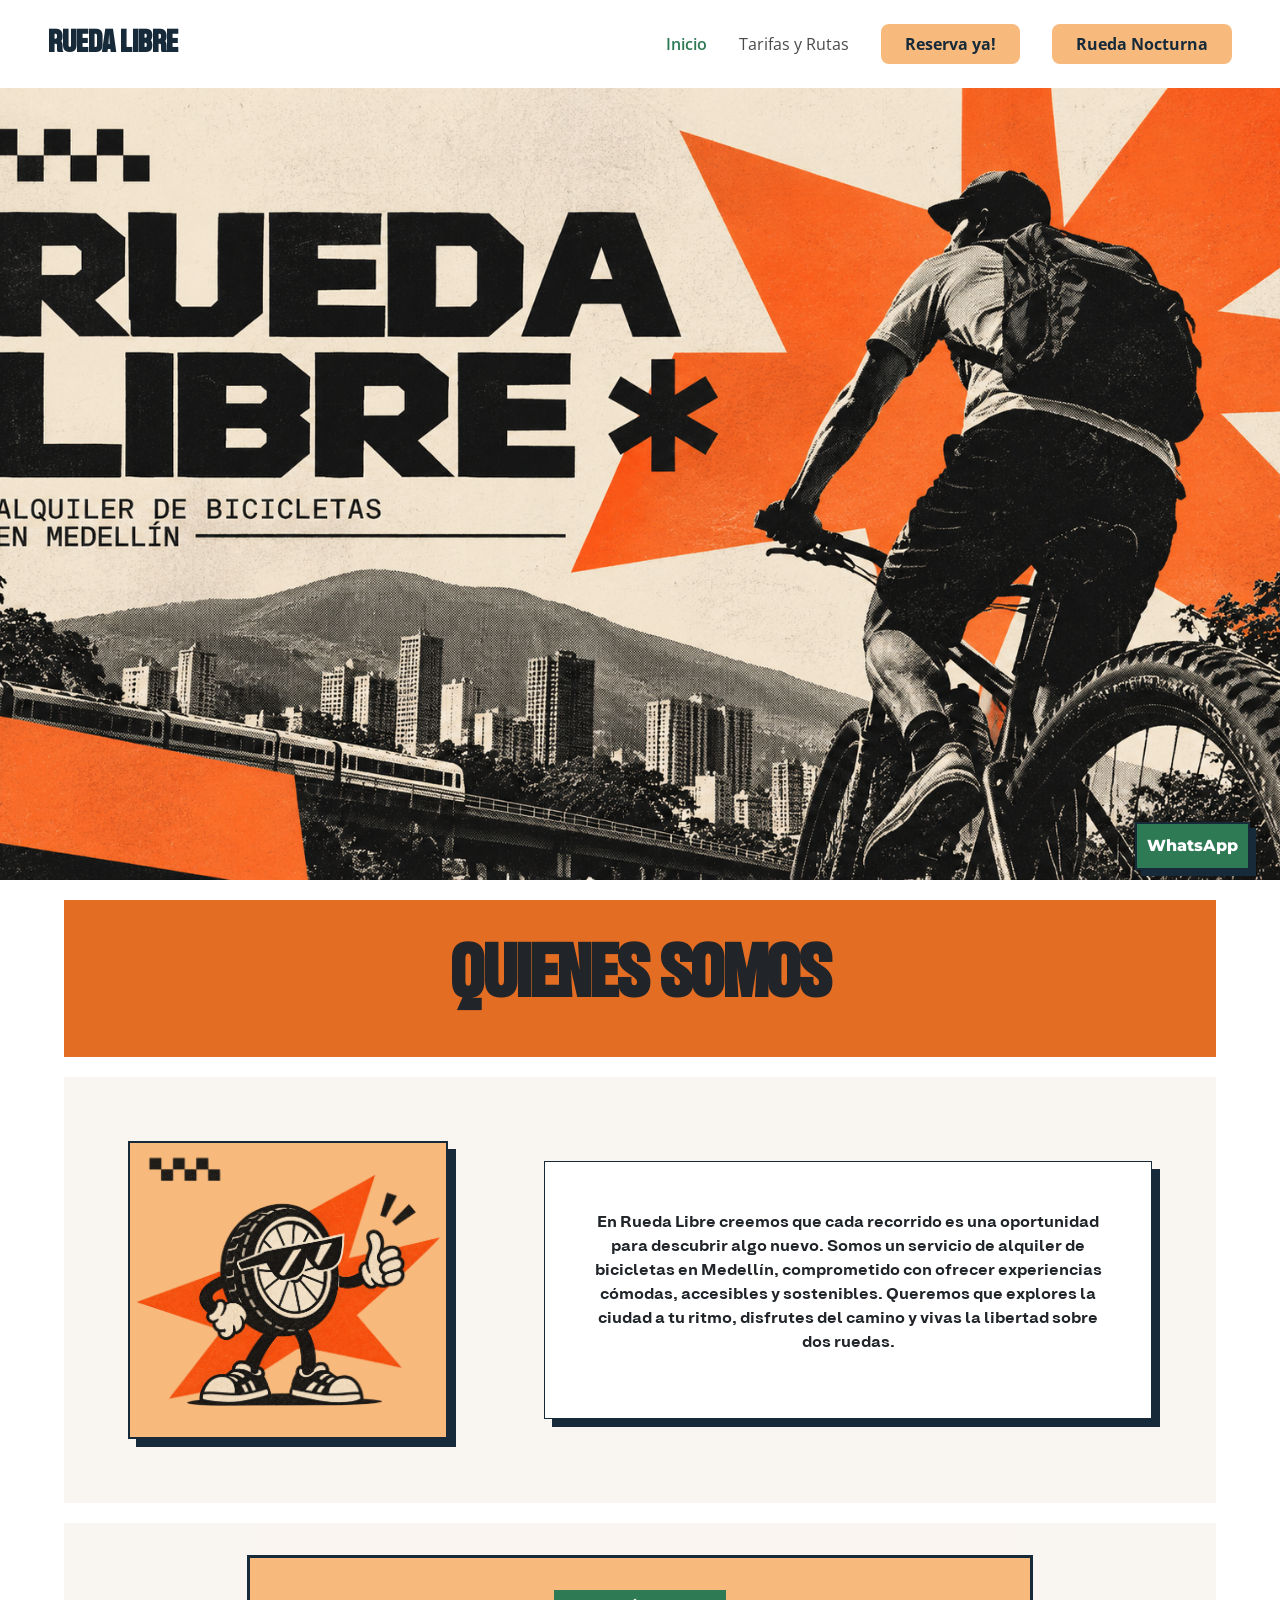
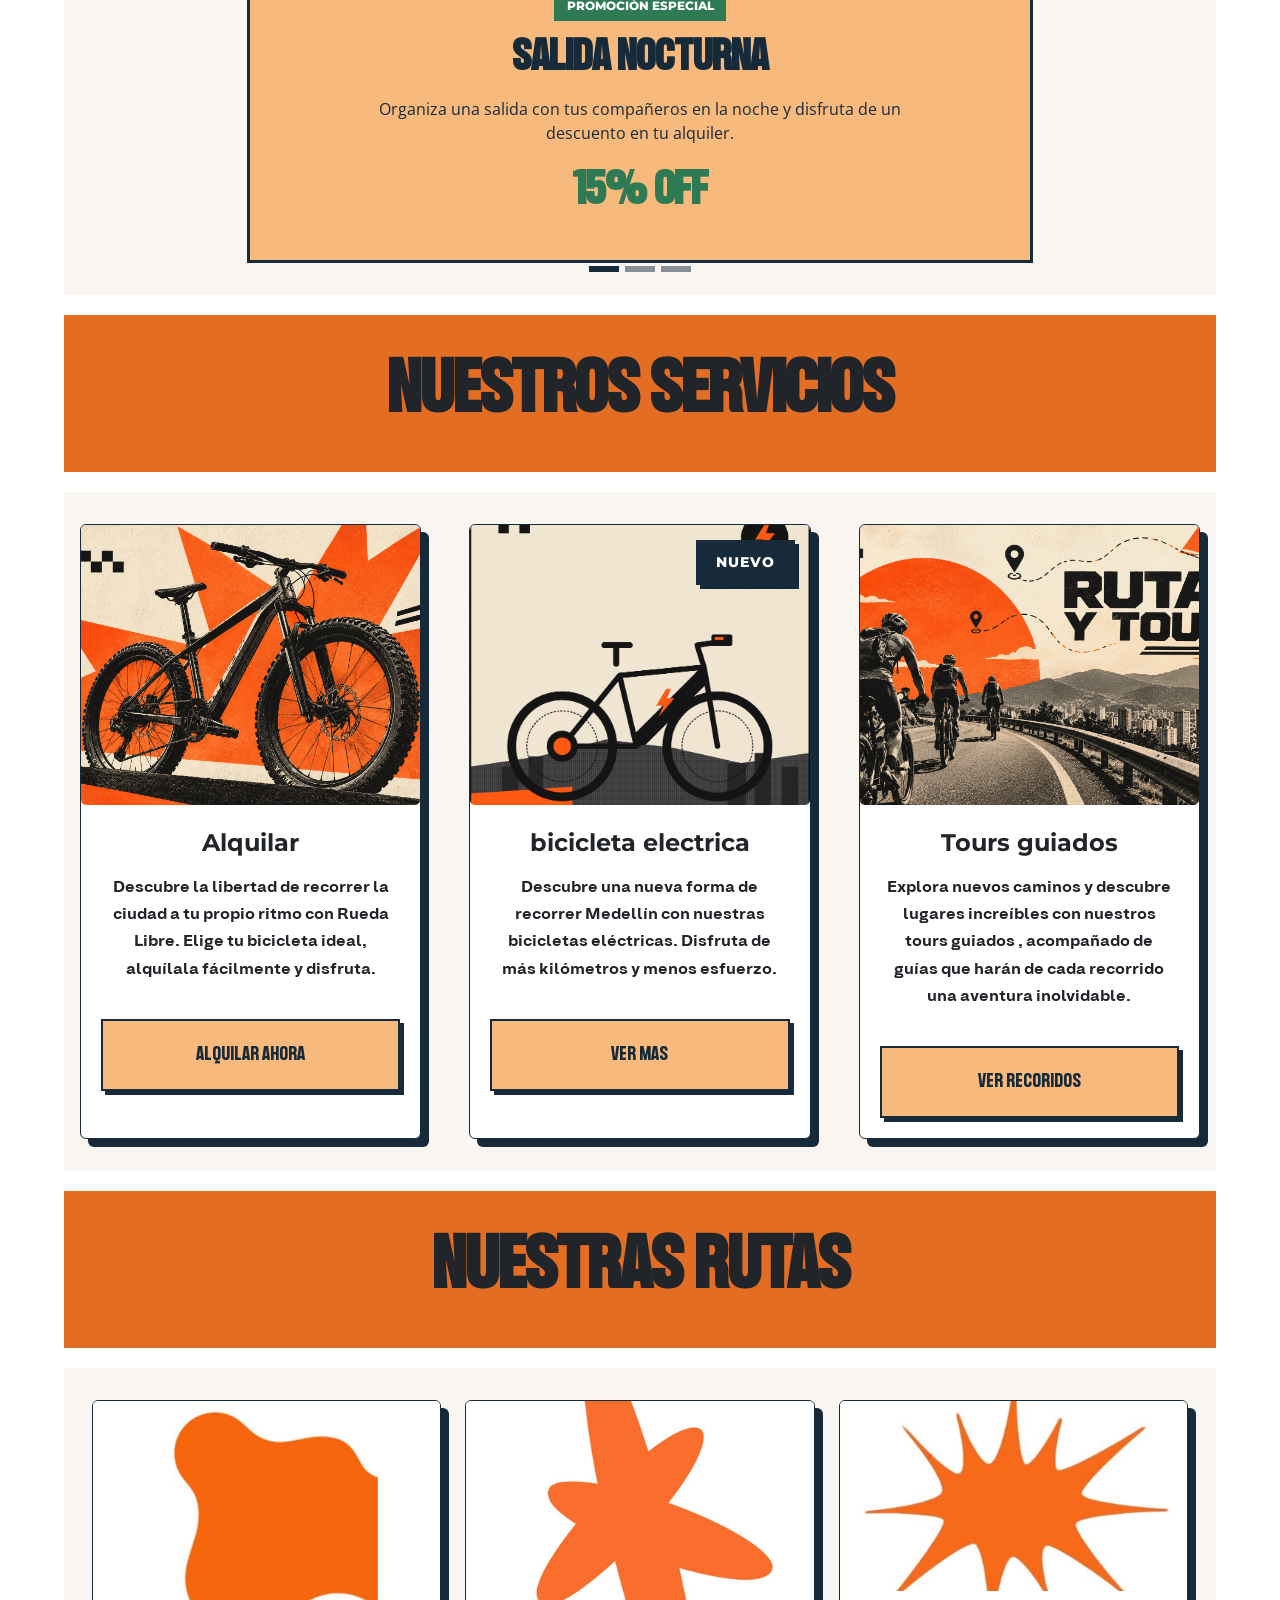
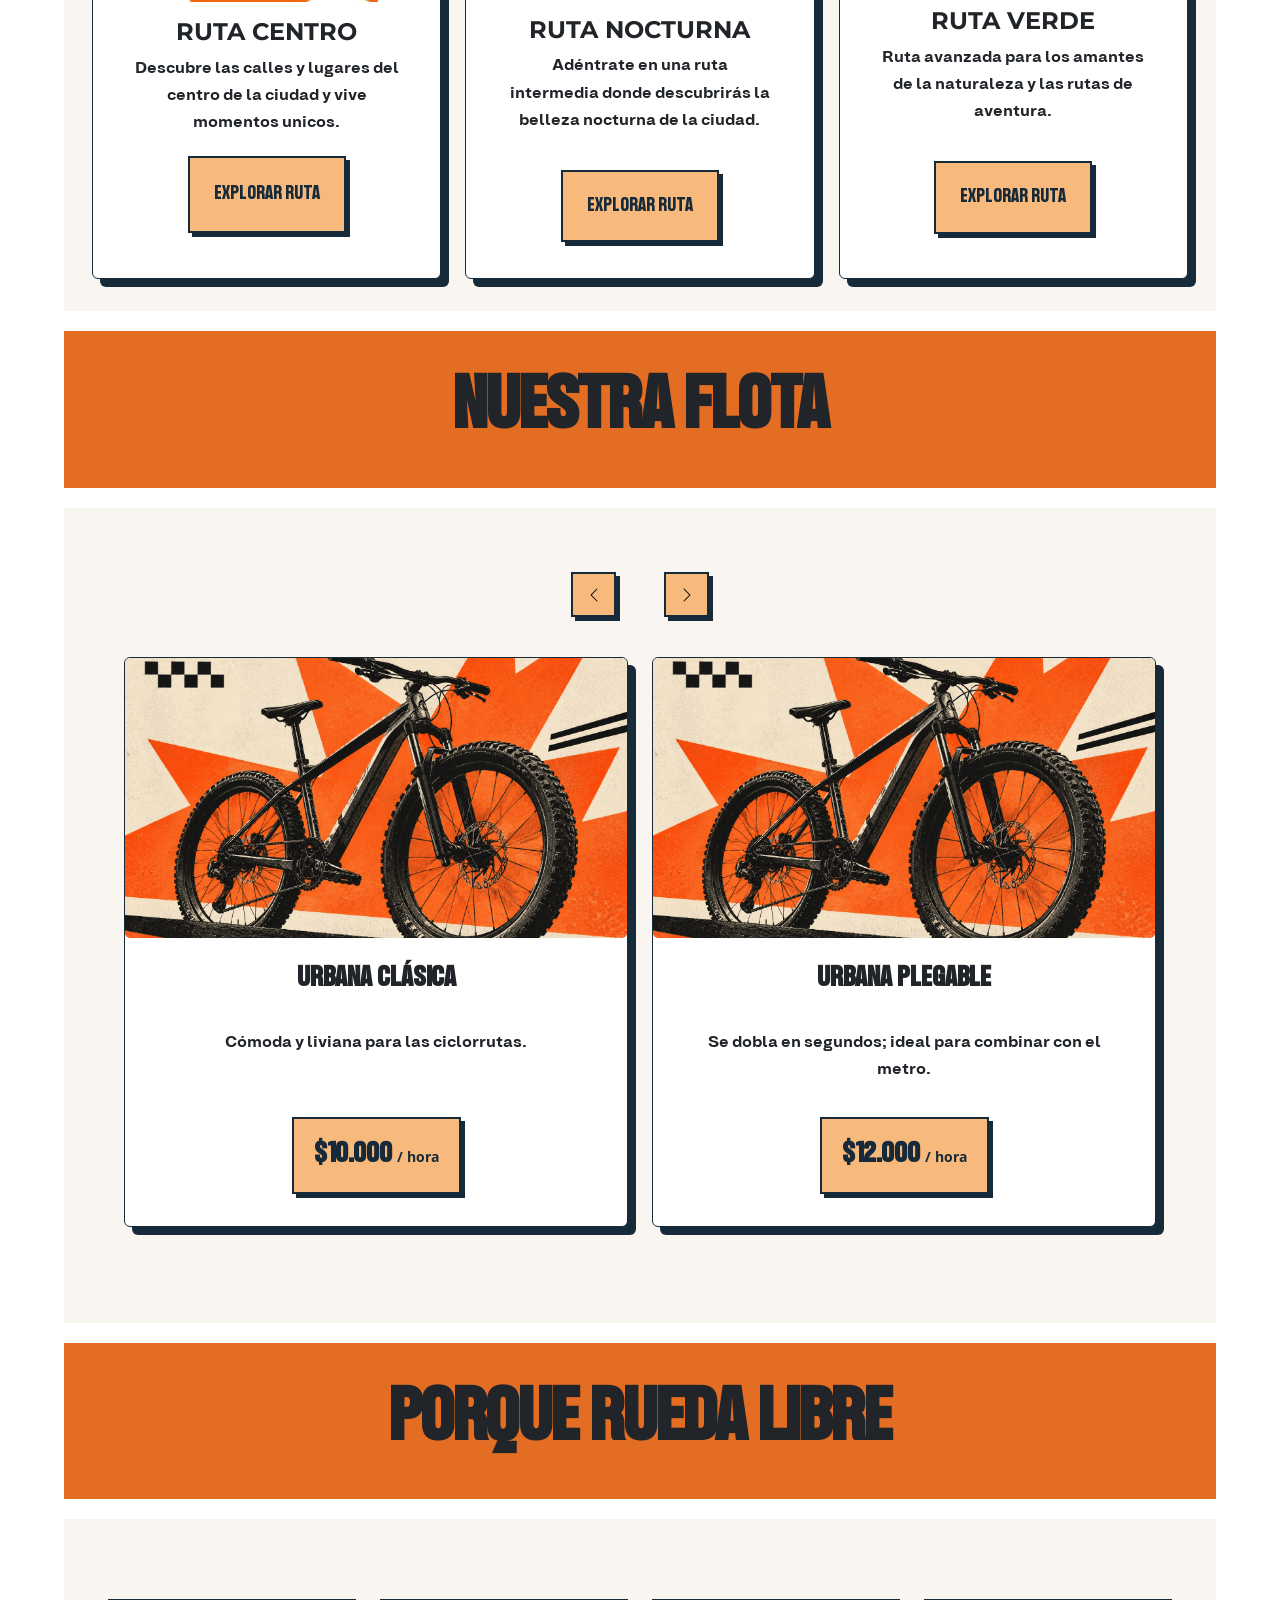
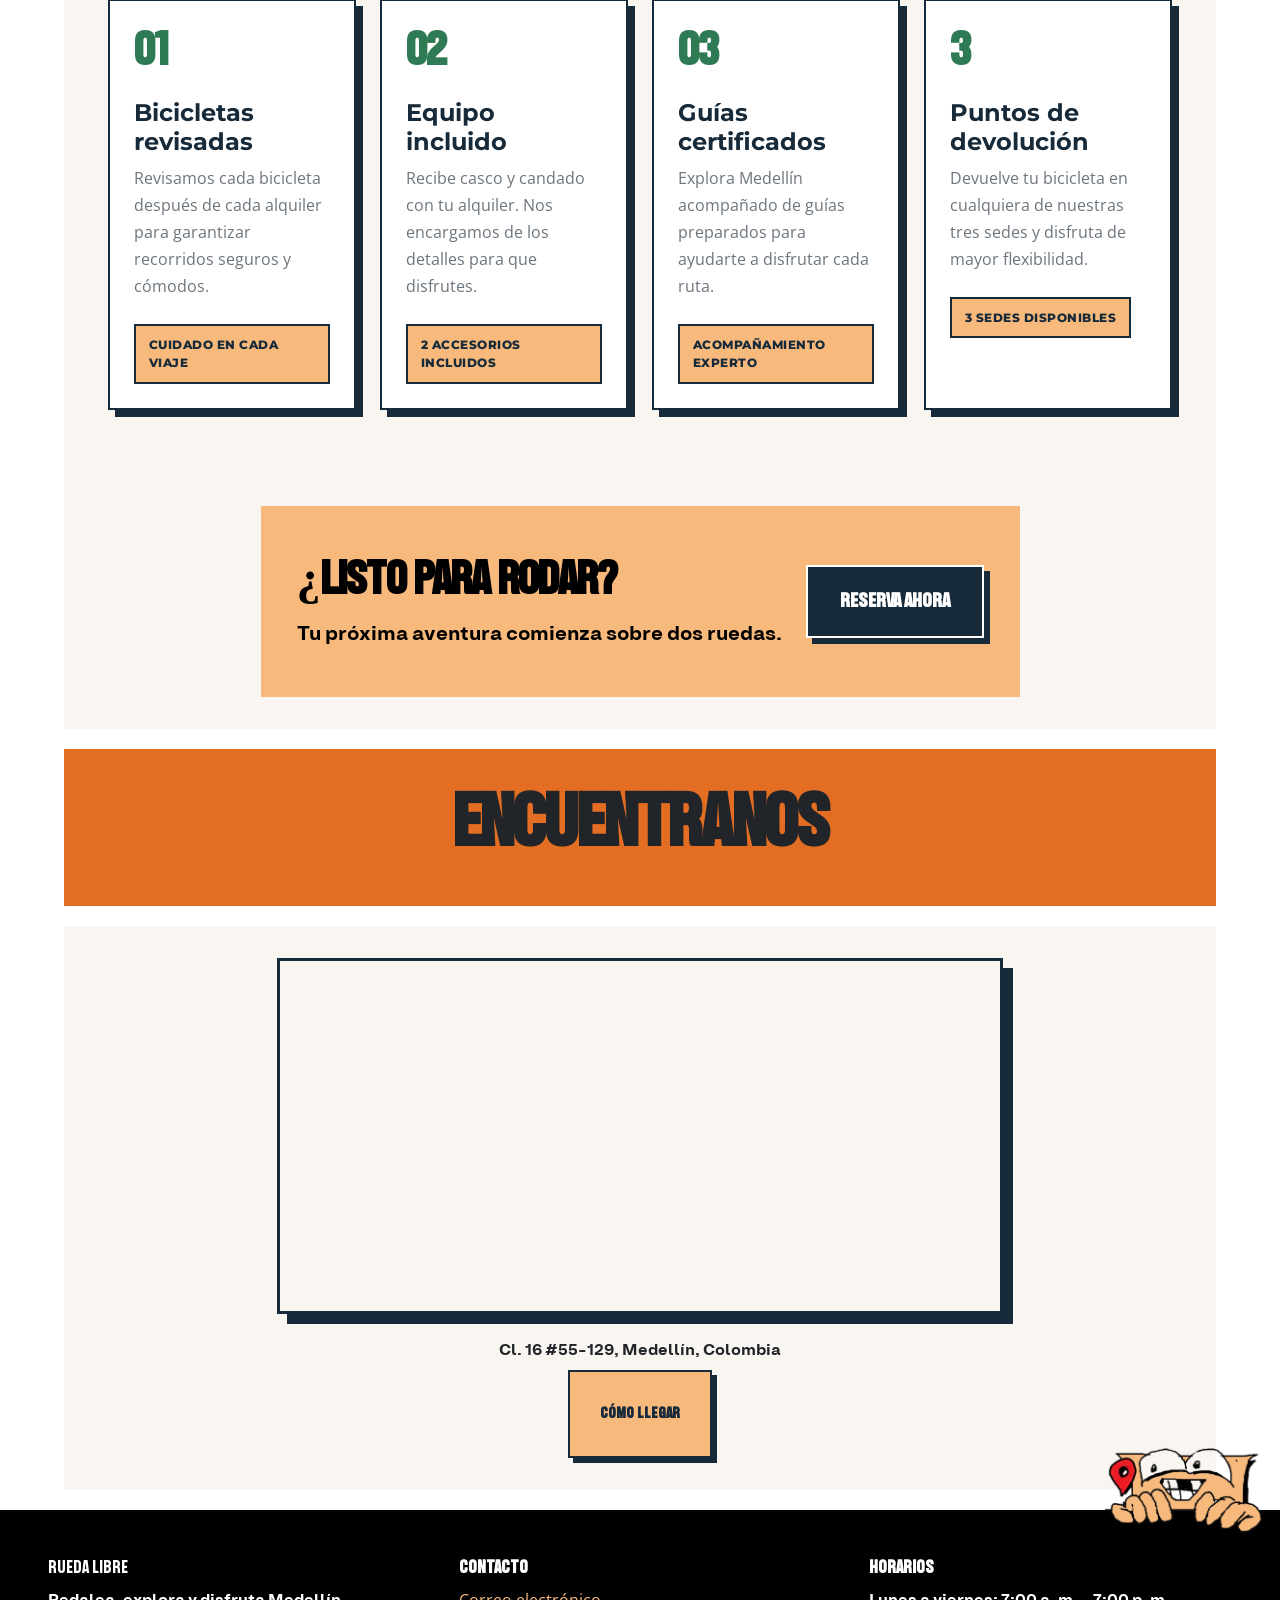
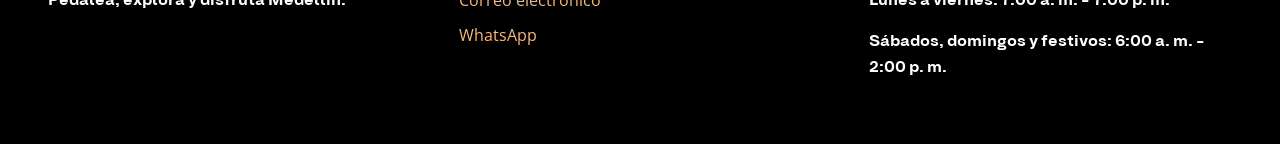
==== commit 0a5b95c5: "Rueda-Libre RELASE VERSION!!!" ====
--- a/index.html
+++ b/index.html
@@ -36,6 +36,10 @@
       <li>
         <a class="btn-reservar" href="/paginas/reservas.html">Reserva ya!</a>
       </li>
+
+      <li>
+        <a class="btn-reservar" href="/nocturna/nocturna.html">Rueda Nocturna</a>
+      </li>
     </ul>
   </nav>
 
--- a/css/styles.css
+++ b/css/styles.css
@@ -25,7 +25,7 @@
   --color-azul-noche: #172a3a;
   --color-gris-asfalto: #4a4a48;
   --color-naranja-pedal: #f7b97c;
-  --color-verde-ruta: #114f31;
+  --color-verde-ruta: #2e7a55;
   --color-naranja-acento: #f9f4efe9;
   --color-naranja-cicla: #e26d23;
 
@@ -169,6 +169,15 @@
   padding: var(--espacio-sm) var(--espacio-lg);
   background-color: var(--color-naranja-pedal);
   color: var(--color-azul-noche);
+  font-weight: 700;
+  border-radius: 8px;
+}
+
+#menu a.btn-nocturna {
+  display: inline-block;
+  padding: var(--espacio-sm) var(--espacio-lg);
+  background-color: var(--color-azul-noche);
+  color: var(--color-crema);
   font-weight: 700;
   border-radius: 8px;
 }
